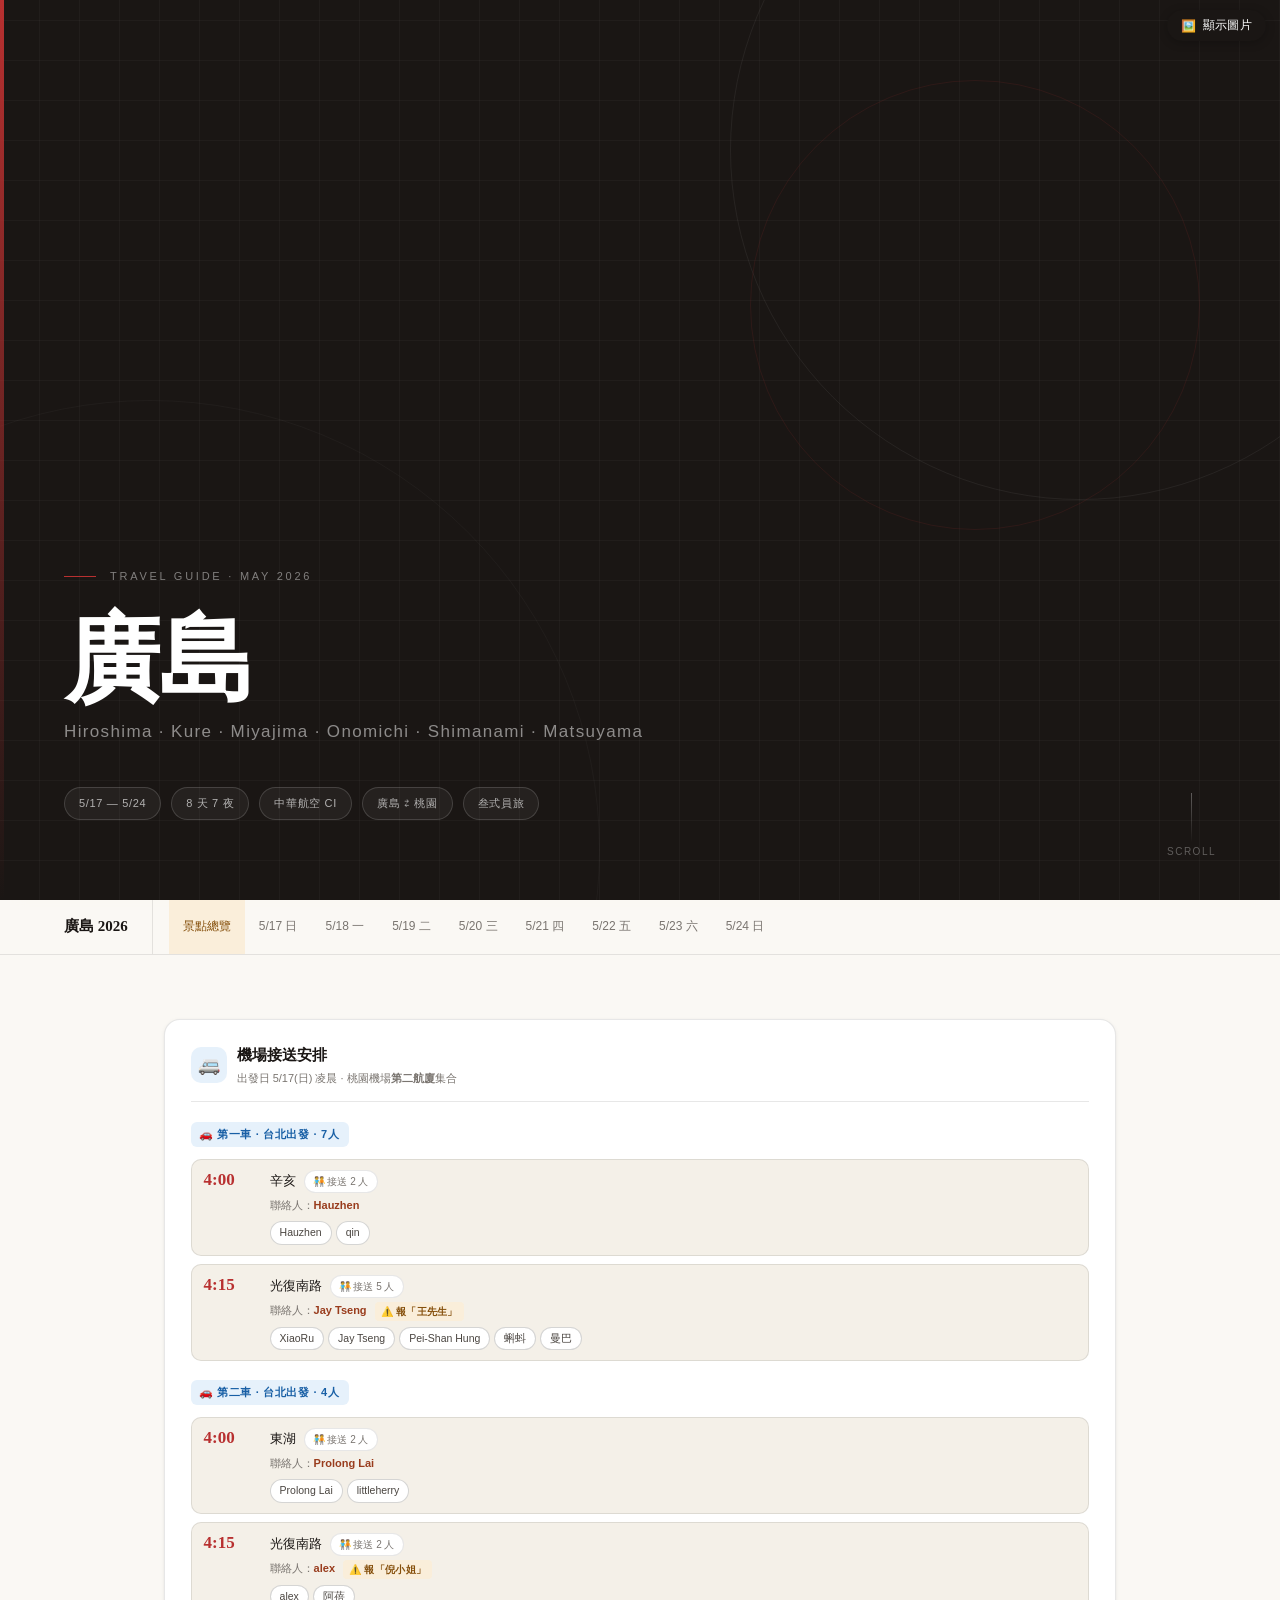
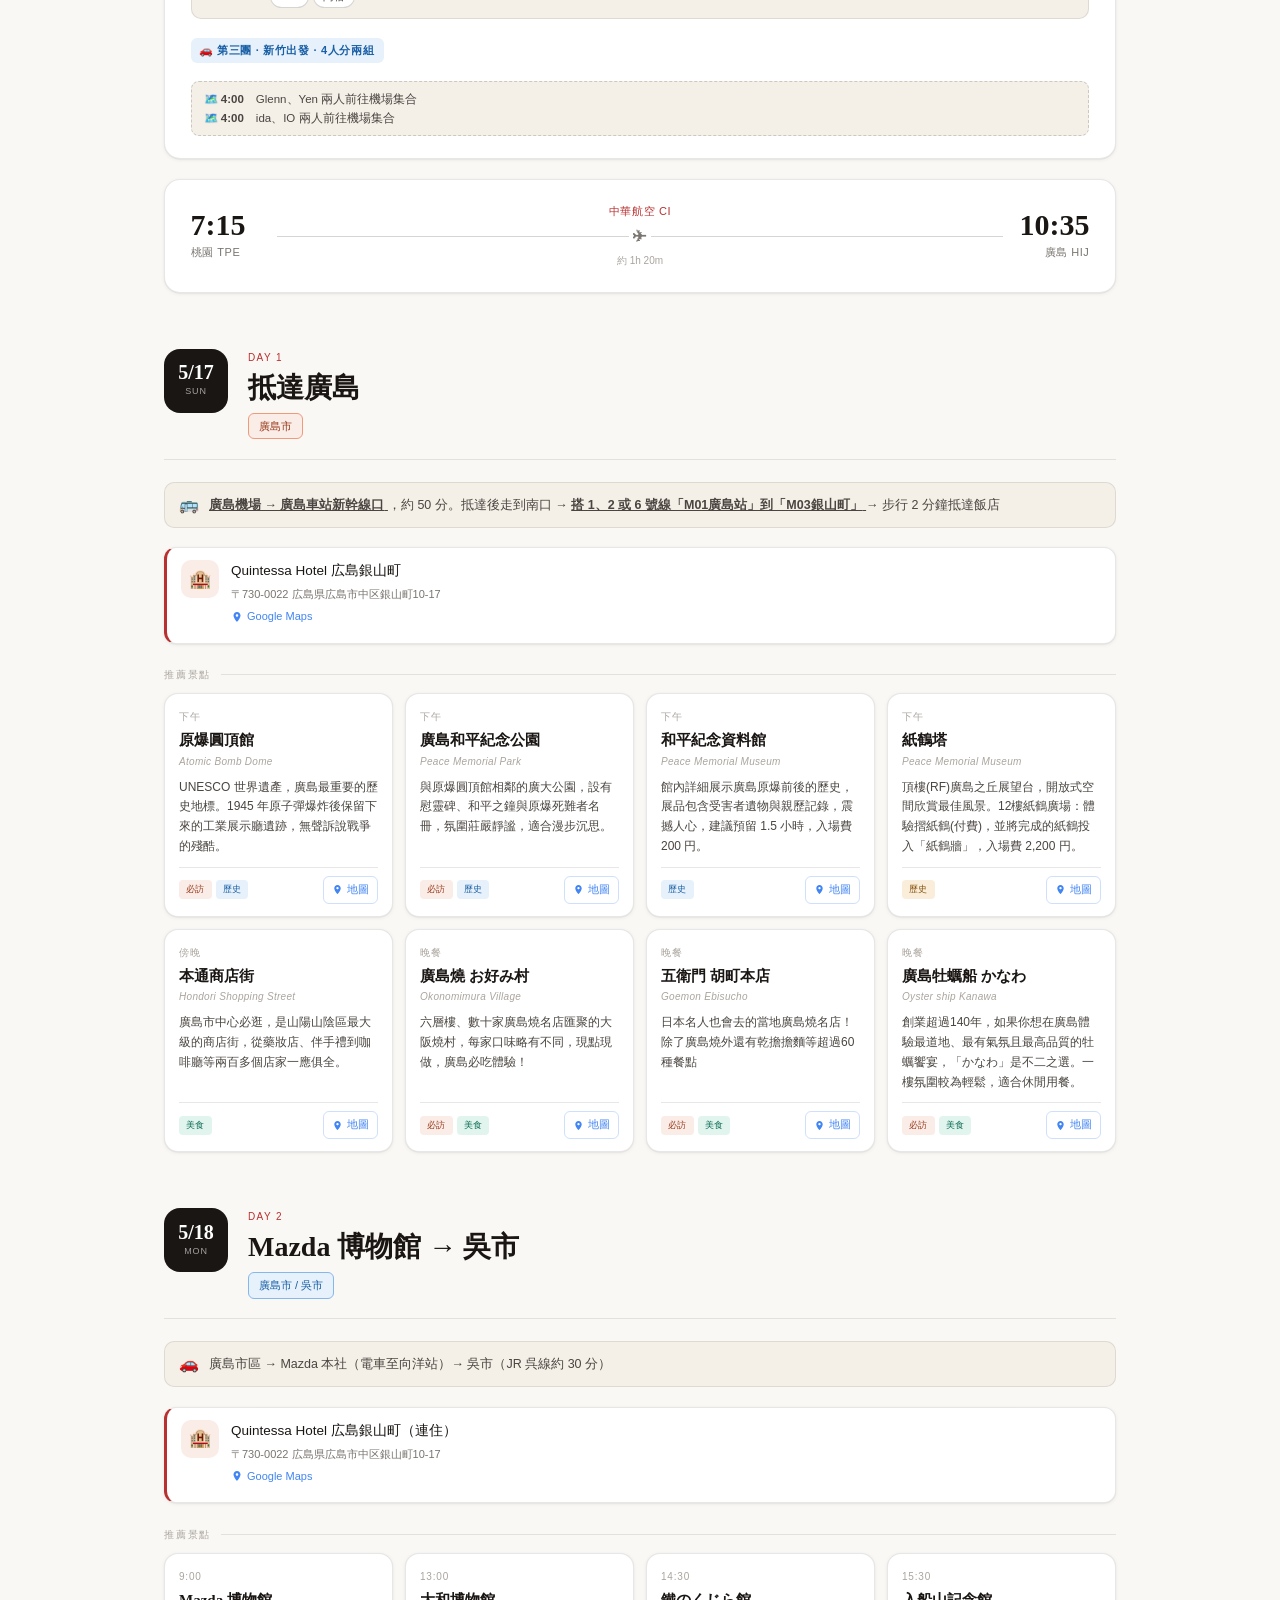
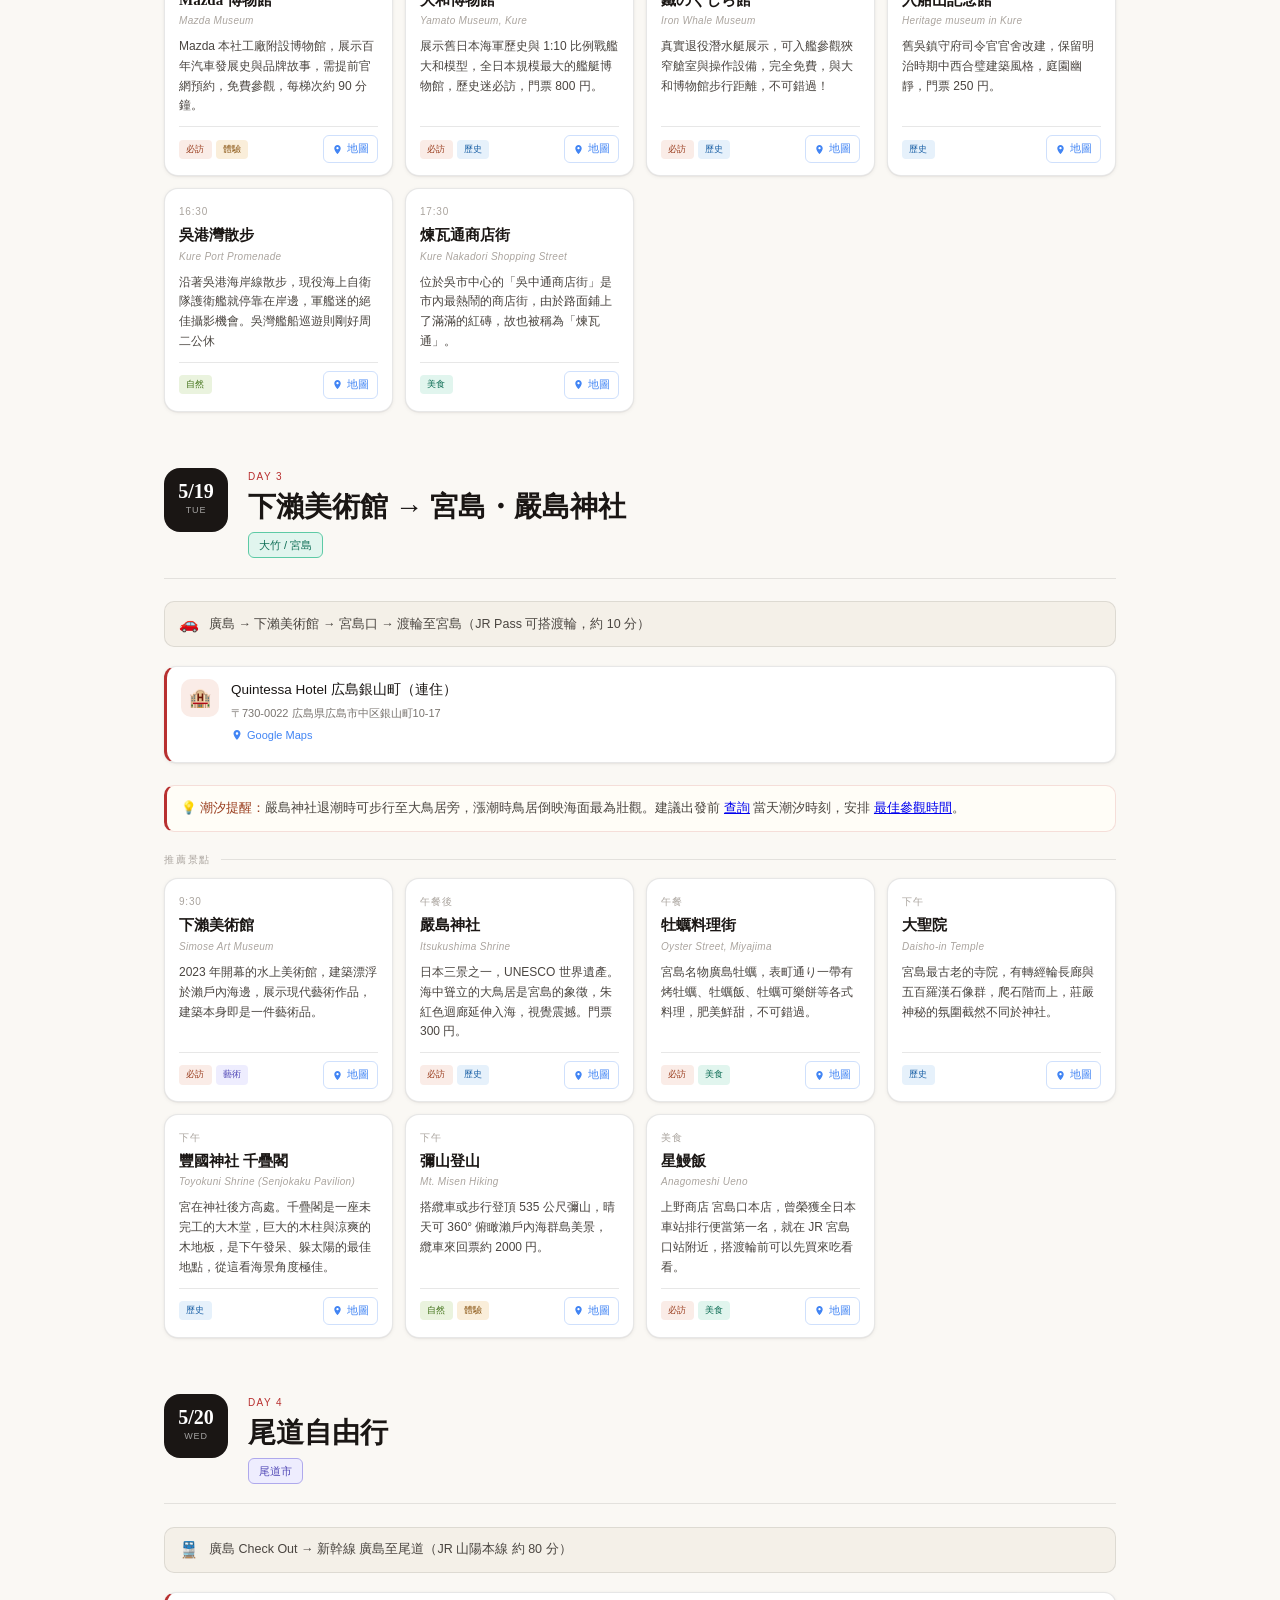
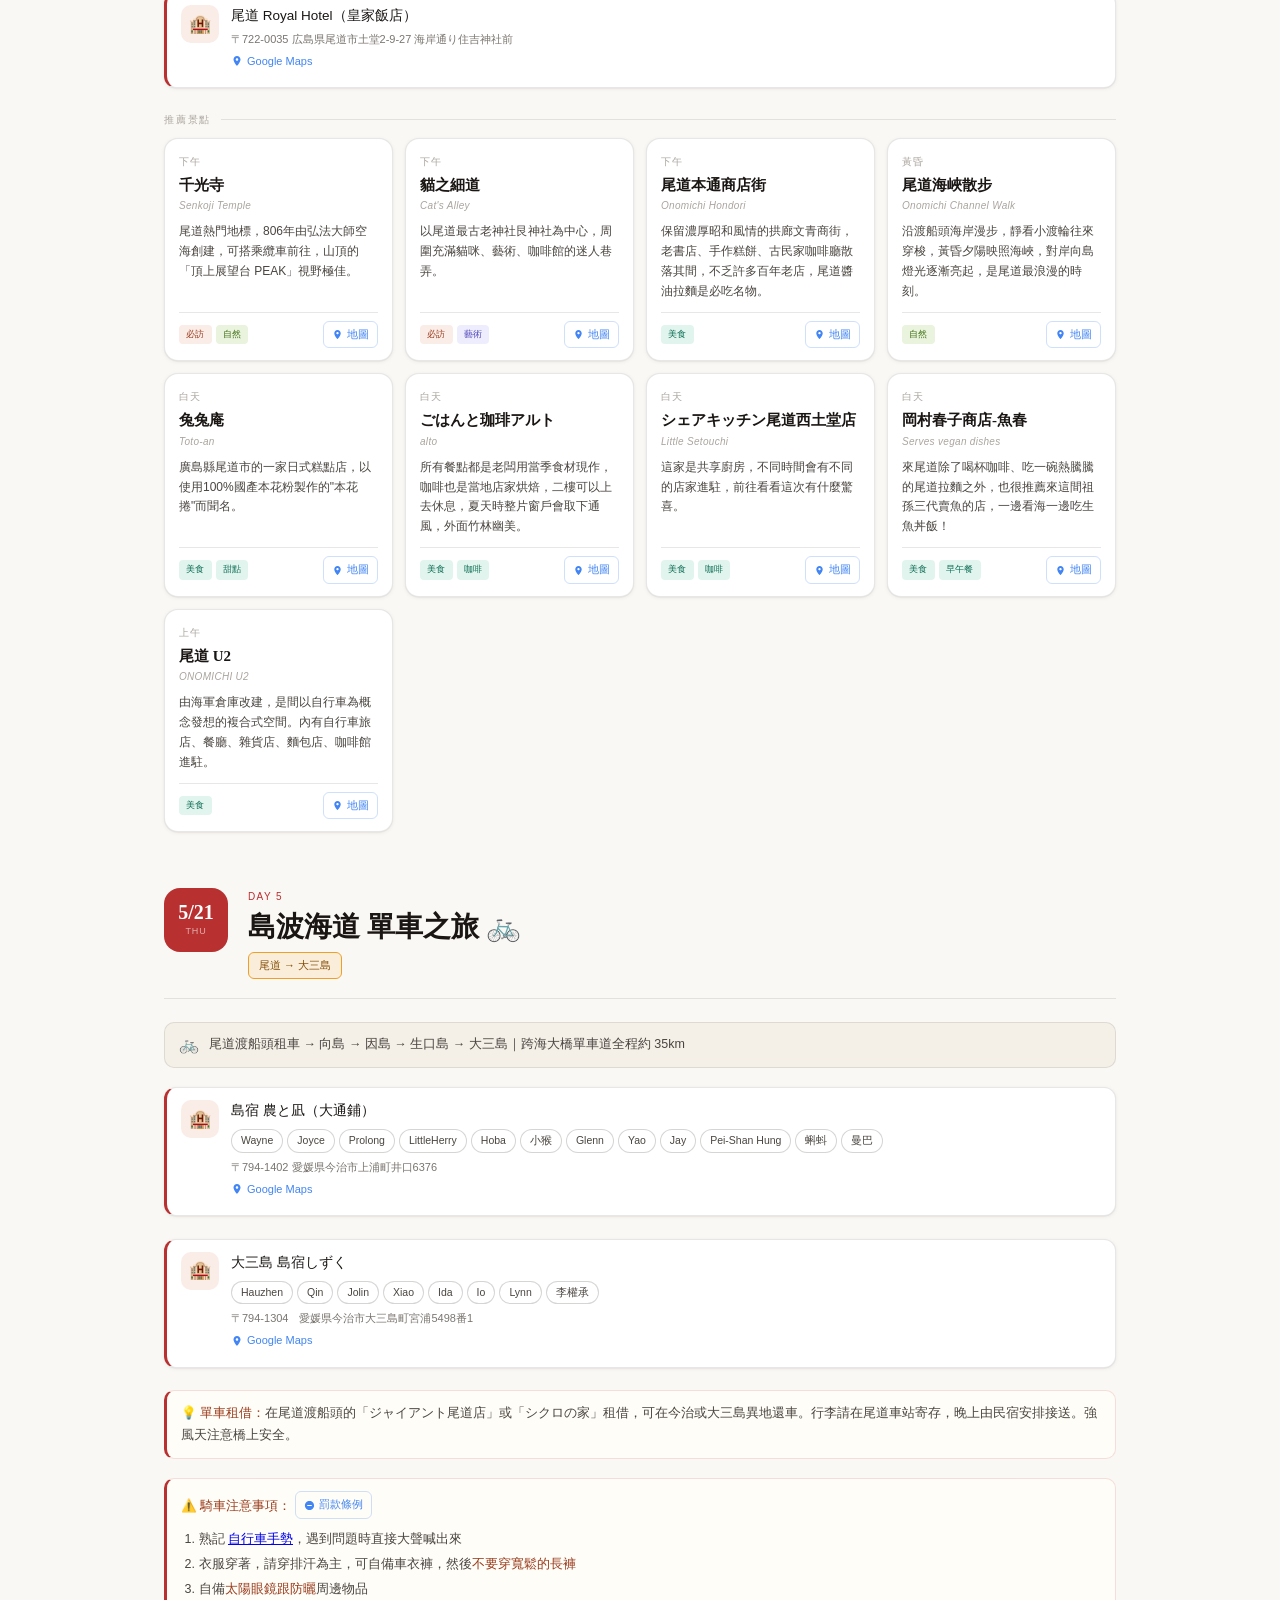
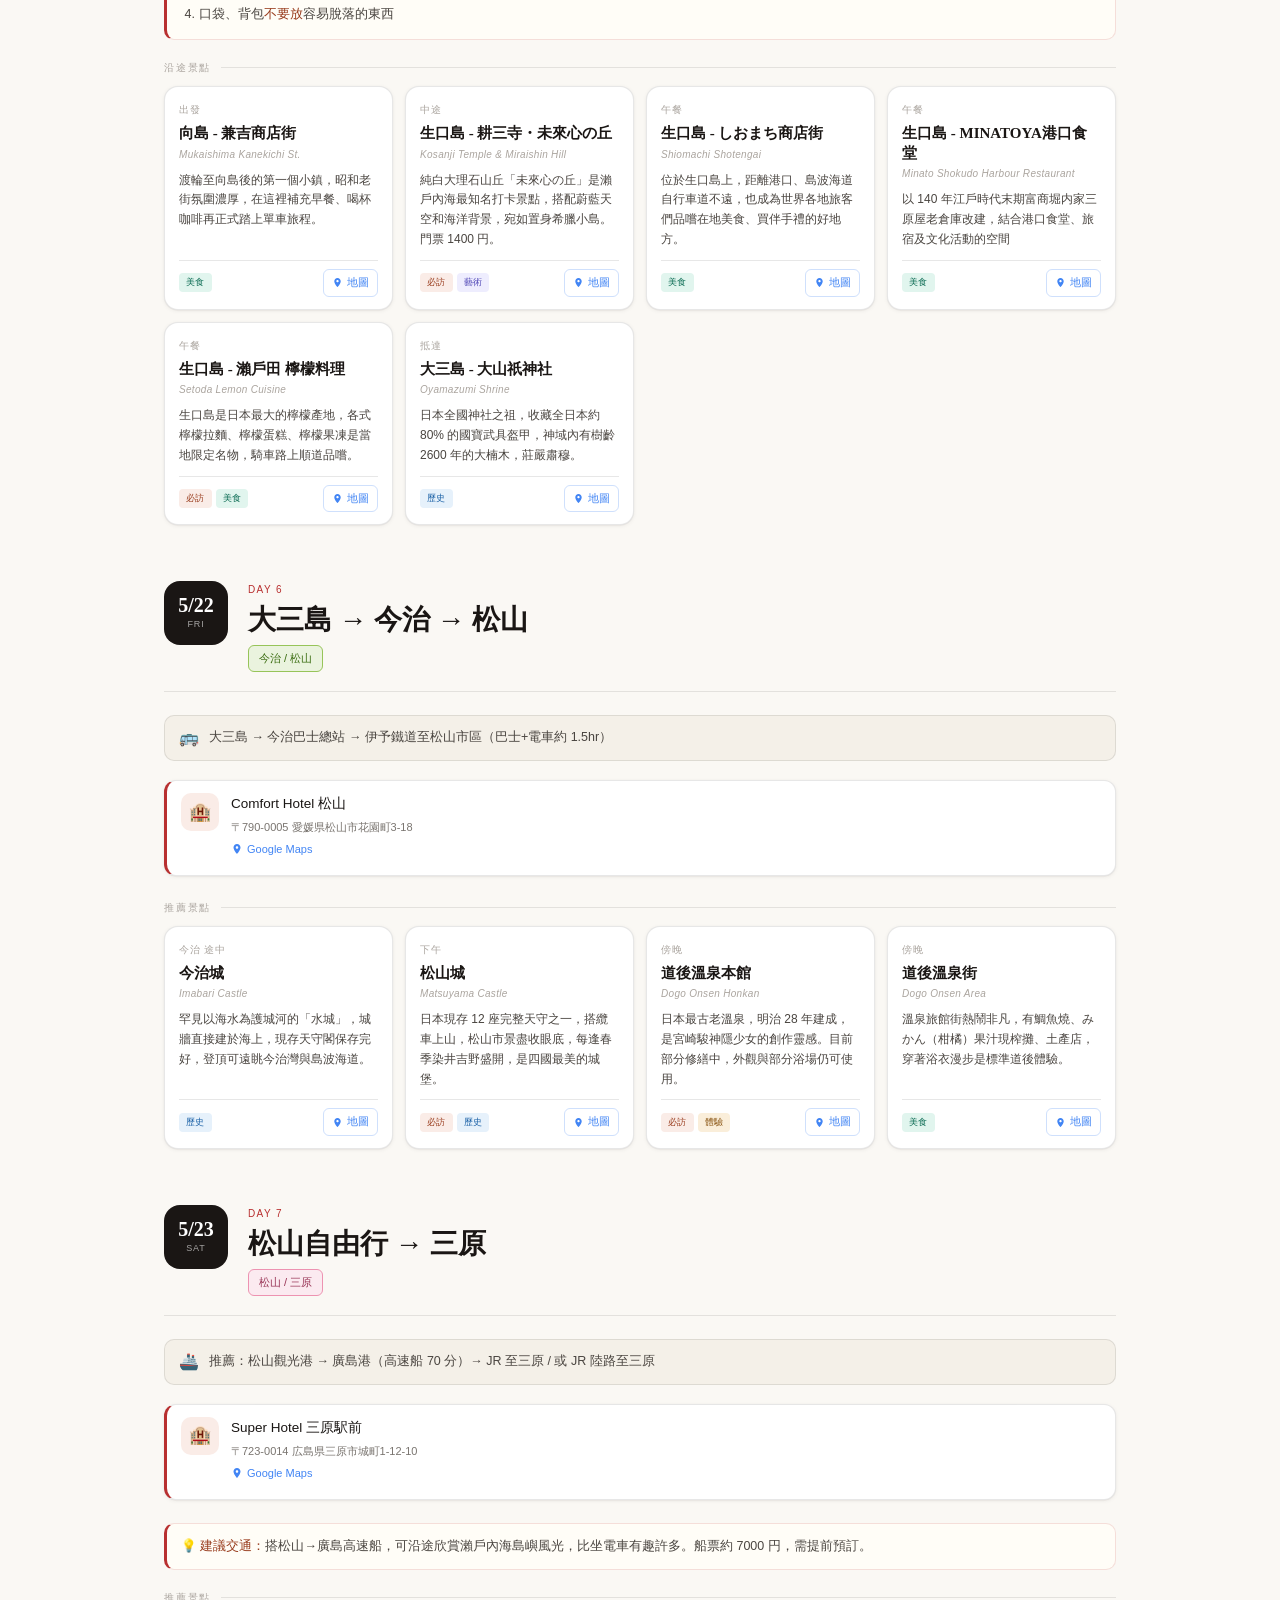
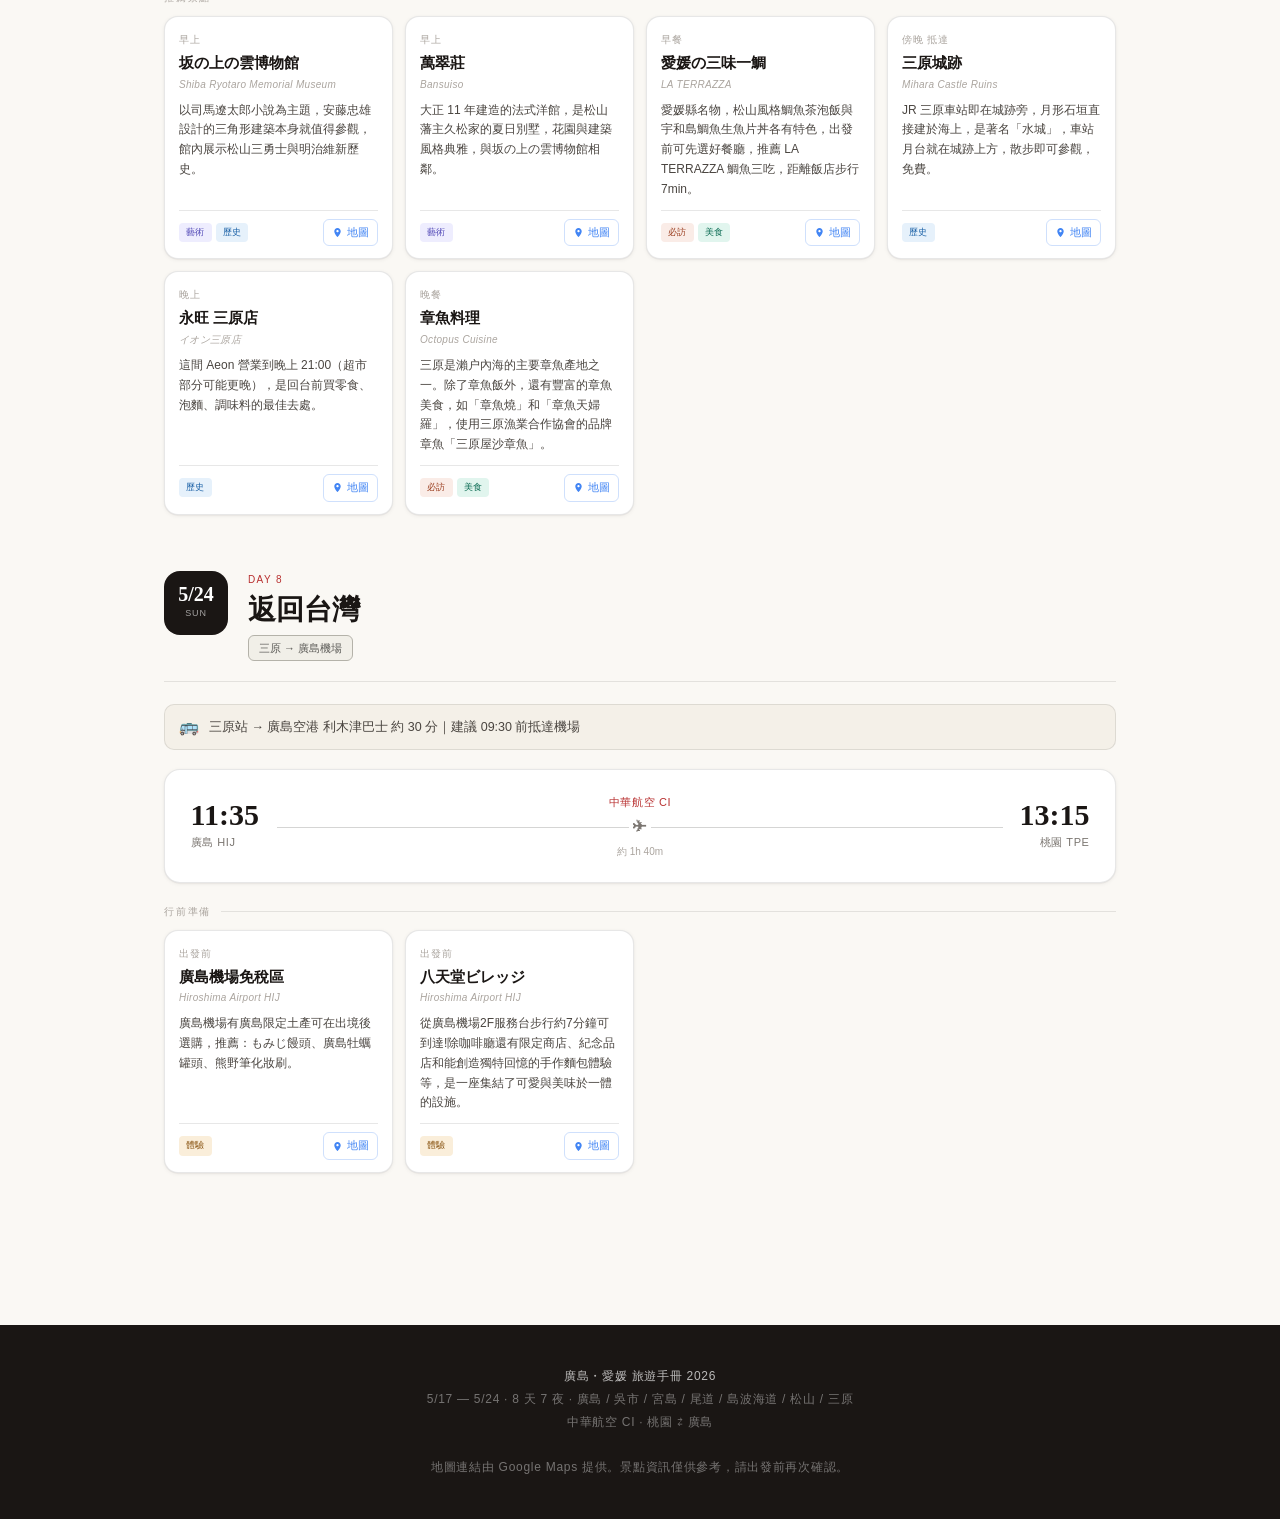
==== hiroshima-travel-guide.html @ 6ee965d1 "修正" ====
<!DOCTYPE html>
<!-- saved from url=(0061)file:///C:/Users/user/Downloads/hiroshima-travel-guide_2.html -->
<html lang="zh-TW"><head><meta http-equiv="Content-Type" content="text/html; charset=UTF-8">

<meta name="viewport" content="width=device-width, initial-scale=1.0">
<title>廣島 2026 員旅手冊 </title>
<link rel="preconnect" href="https://fonts.googleapis.com/">
<link rel="preconnect" href="https://fonts.gstatic.com/" crossorigin="">
<link href="./廣島 2026 旅遊手冊_files/css2" rel="stylesheet">
<style>
  *, *::before, *::after { box-sizing: border-box; margin: 0; padding: 0; }

  :root {
    --red: #B83030;
    --red-light: #FAECE7;
    --red-mid: #F0997B;
    --red-dark: #993C1D;
    --ink: #1a1614;
    --ink-mid: #4a4540;
    --ink-soft: #7a7570;
    --ink-muted: #aaa49e;
    --paper: #faf8f4;
    --paper-warm: #f4f0e8;
    --paper-card: #ffffff;
    --border: rgba(26,22,20,0.10);
    --border-mid: rgba(26,22,20,0.18);
    --shadow-sm: 0 1px 4px rgba(26,22,20,0.06), 0 0.5px 1px rgba(26,22,20,0.08);
    --shadow-md: 0 4px 16px rgba(26,22,20,0.08), 0 1px 4px rgba(26,22,20,0.06);
    --shadow-lg: 0 8px 32px rgba(26,22,20,0.10), 0 2px 8px rgba(26,22,20,0.08);
  }

  html { scroll-behavior: smooth; }

  body {
    font-family: 'DM Sans', sans-serif;
    background: var(--paper);
    color: var(--ink);
    line-height: 1.7;
    min-height: 100vh;
    overflow-x: hidden;
  }

  /* ── HERO ── */
  .hero {
    position: relative;
    min-height: 100vh;
    display: flex;
    flex-direction: column;
    justify-content: flex-end;
    padding: 0;
    overflow: hidden;
    background: #1a1614;
  }

  .hero-photo {
    position: absolute; inset: 0;
    background-size: cover;
    background-position: center 40%;
    opacity: 0.28;
  }

  .hero-pattern {
    position: absolute; inset: 0;
    background-image:
      repeating-linear-gradient(0deg, transparent, transparent 39px, rgba(255,255,255,0.03) 39px, rgba(255,255,255,0.03) 40px),
      repeating-linear-gradient(90deg, transparent, transparent 39px, rgba(255,255,255,0.03) 39px, rgba(255,255,255,0.03) 40px);
  }

  .hero-circle {
    position: absolute;
    border-radius: 50%;
    opacity: 0.06;
  }
  .hero-circle-1 {
    width: 700px; height: 700px;
    border: 1px solid #fff;
    top: -200px; right: -150px;
  }
  .hero-circle-2 {
    width: 450px; height: 450px;
    border: 1px solid var(--red);
    top: 80px; right: 80px;
    opacity: 0.12;
  }
  .hero-circle-3 {
    width: 900px; height: 900px;
    border: 1px solid #fff;
    bottom: -400px; left: -300px;
    opacity: 0.03;
  }

  .hero-accent {
    position: absolute;
    top: 0; left: 0;
    width: 4px;
    height: 100%;
    background: linear-gradient(to bottom, var(--red), transparent);
  }

  .hero-content {
    position: relative;
    z-index: 2;
    padding: 4rem 5vw 5rem;
    max-width: 1000px;
  }

  .hero-eyebrow {
    font-size: 11px;
    font-weight: 300;
    letter-spacing: 0.25em;
    text-transform: uppercase;
    color: rgba(255,255,255,0.45);
    margin-bottom: 1.5rem;
    display: flex;
    align-items: center;
    gap: 14px;
  }

  .hero-eyebrow::before {
    content: '';
    display: block;
    width: 32px;
    height: 1px;
    background: var(--red);
  }

  .hero-title {
    font-family: 'Shippori Mincho', serif;
    font-size: clamp(52px, 10vw, 96px);
    font-weight: 800;
    line-height: 1.05;
    color: #fff;
    margin-bottom: 0.5rem;
    letter-spacing: -0.01em;
  }

  .hero-title span { color: var(--red); }

  .hero-subtitle {
    font-size: clamp(14px, 2vw, 17px);
    font-weight: 300;
    color: rgba(255,255,255,0.5);
    letter-spacing: 0.08em;
    margin-bottom: 2.5rem;
  }

  .hero-meta {
    display: flex;
    gap: 10px;
    flex-wrap: wrap;
  }

  .hero-pill {
    font-size: 11px;
    font-weight: 400;
    letter-spacing: 0.06em;
    padding: 6px 14px;
    border-radius: 100px;
    border: 1px solid rgba(255,255,255,0.15);
    color: rgba(255,255,255,0.65);
    background: rgba(255,255,255,0.05);
  }

  .hero-scroll {
    position: absolute;
    bottom: 2.5rem;
    right: 5vw;
    z-index: 2;
    display: flex;
    flex-direction: column;
    align-items: center;
    color: rgba(255,255,255,0.3);
    font-size: 10px;
    letter-spacing: 0.15em;
    text-transform: uppercase;
  }

  .hero-scroll-line {
    width: 1px;
    height: 50px;
    background: linear-gradient(to bottom, rgba(255,255,255,0.3), transparent);
    animation: scrollPulse 2s ease-in-out infinite;
  }

  @keyframes scrollPulse {
    0%, 100% { opacity: 0.3; transform: scaleY(1); }
    50% { opacity: 0.7; transform: scaleY(1.1); }
  }

  /* ── NAV ── */
  .nav {
    position: sticky;
    top: 0;
    z-index: 100;
    background: rgba(250,248,244,0.95);
    backdrop-filter: blur(12px);
    border-bottom: 1px solid var(--border);
    padding: 0 5vw;
    display: flex;
    align-items: center;
    gap: 0;
    overflow-x: auto;
    scrollbar-width: none;
  }

  .nav::-webkit-scrollbar { display: none; }

  .nav-brand {
    font-family: 'Shippori Mincho', serif;
    font-size: 15px;
    font-weight: 600;
    color: var(--ink);
    white-space: nowrap;
    padding: 14px 24px 14px 0;
    border-right: 1px solid var(--border);
    margin-right: 16px;
    flex-shrink: 0;
  }

  .nav-links {
    display: flex;
    gap: 0;
    overflow-x: auto;
    scrollbar-width: none;
  }

  .nav-link {
    font-size: 12px;
    font-weight: 400;
    color: var(--ink-soft);
    text-decoration: none;
    padding: 16px 14px;
    white-space: nowrap;
    border-bottom: 2px solid transparent;
    transition: color 0.15s, border-color 0.15s;
  }

  .nav-link:hover, .nav-link.active {
    color: var(--red);
    border-bottom-color: var(--red);
  }

  /* ── MAIN LAYOUT ── */
  .main {
    max-width: 1080px;
    margin: 0 auto;
    padding: 4rem 5vw 6rem;
  }

  /* ── OVERVIEW STRIP ── */
  .overview-strip {
    display: grid;
    grid-template-columns: repeat(auto-fit, minmax(140px, 1fr));
    gap: 12px;
    margin-bottom: 4rem;
  }

  .overview-card {
    background: var(--paper-card);
    border: 1px solid var(--border);
    border-radius: 16px;
    padding: 1.2rem 1.2rem 1rem;
    box-shadow: var(--shadow-sm);
    text-align: center;
  }

  .overview-num {
    font-family: 'Shippori Mincho', serif;
    font-size: 36px;
    font-weight: 800;
    color: var(--red);
    line-height: 1;
    margin-bottom: 4px;
  }

  .overview-label {
    font-size: 11px;
    color: var(--ink-soft);
    letter-spacing: 0.06em;
    font-weight: 400;
  }

  /* ── DAYS ── */
  .day-section {
    margin-bottom: 3.5rem;
	scroll-margin-top: 70px; 
    opacity: 0;
    transform: translateY(24px);
    transition: opacity 0.5s ease, transform 0.5s ease;
  }

  .day-section.visible {
    opacity: 1;
    transform: translateY(0);
  }

  .day-header {
    display: flex;
    align-items: flex-start;
    gap: 20px;
    margin-bottom: 1.4rem;
    padding-bottom: 1.2rem;
    border-bottom: 1px solid var(--border);
  }

  .day-badge {
    flex-shrink: 0;
    width: 64px;
    height: 64px;
    background: var(--ink);
    border-radius: 16px;
    display: flex;
    flex-direction: column;
    align-items: center;
    justify-content: center;
    color: #fff;
  }

  .day-badge-date {
    font-family: 'Shippori Mincho', serif;
    font-size: 20px;
    font-weight: 800;
    line-height: 1;
  }

  .day-badge-day {
    font-size: 9px;
    font-weight: 300;
    letter-spacing: 0.1em;
    opacity: 0.6;
    margin-top: 2px;
  }

  .day-header-text { flex: 1; }

  .day-num-label {
    font-size: 10px;
    font-weight: 400;
    letter-spacing: 0.14em;
    text-transform: uppercase;
    color: var(--red);
    margin-bottom: 4px;
  }

  .day-title {
    font-family: 'Shippori Mincho', serif;
    font-size: clamp(22px, 4vw, 28px);
    font-weight: 600;
    line-height: 1.25;
    margin-bottom: 6px;
  }

  .day-region-badge {
    display: inline-flex;
    align-items: center;
    gap: 5px;
    font-size: 11px;
    font-weight: 500;
    padding: 3px 10px;
    border-radius: 6px;
    border: 1px solid;
  }

  /* ── TRANSPORT BAR ── */
  .transport-bar {
    display: flex;
    align-items: center;
    gap: 10px;
    padding: 10px 14px;
    background: var(--paper-warm);
    border: 1px solid var(--border);
    border-radius: 10px;
    margin-bottom: 1.2rem;
    font-size: 12.5px;
    color: var(--ink-mid);
    line-height: 1.5;
  }

  .transport-icon {
    font-size: 16px;
    flex-shrink: 0;
  }

  /* ── FLIGHT CARD ── */
  .flight-card {
    background: var(--paper-card);
    border: 1px solid var(--border);
    border-radius: 16px;
    padding: 1.4rem 1.6rem;
    display: flex;
    align-items: center;
    gap: 16px;
    margin-bottom: 1.2rem;
    box-shadow: var(--shadow-sm);
  }

  .flight-endpoint { min-width: 70px; }

  .flight-time {
    font-family: 'Shippori Mincho', serif;
    font-size: 30px;
    font-weight: 800;
    line-height: 1;
    color: var(--ink);
  }

  .flight-city {
    font-size: 11px;
    color: var(--ink-soft);
    letter-spacing: 0.05em;
    margin-top: 3px;
  }

  .flight-mid {
    flex: 1;
    display: flex;
    flex-direction: column;
    align-items: center;
    gap: 4px;
  }

  .flight-airline {
    font-size: 11px;
    font-weight: 500;
    color: var(--red);
    letter-spacing: 0.06em;
  }

  .flight-line-wrap {
    display: flex;
    align-items: center;
    gap: 4px;
    width: 100%;
  }

  .flight-hr {
    flex: 1;
    height: 1px;
    background: var(--border-mid);
  }

  .flight-plane { color: var(--ink-soft); font-size: 14px; }

  /* ── HOTEL CARD ── */
  .hotel-card {
    background: var(--paper-card);
    border: 1px solid var(--border);
    border-left: 3px solid var(--red);
    border-radius: 12px;
    padding: 12px 14px;
    display: flex;
    align-items: flex-start;
    gap: 12px;
    margin-bottom: 1.4rem;
    box-shadow: var(--shadow-sm);
  }

  .hotel-icon-wrap {
    width: 38px;
    height: 38px;
    background: var(--red-light);
    border-radius: 10px;
    display: flex;
    align-items: center;
    justify-content: center;
    font-size: 18px;
    flex-shrink: 0;
  }

  .hotel-name {
    font-size: 13.5px;
    font-weight: 500;
    margin-bottom: 3px;
  }

  .hotel-addr {
    font-size: 11px;
    color: var(--ink-soft);
    line-height: 1.55;
  }

  .hotel-map-link {
    display: inline-flex;
    align-items: center;
    gap: 4px;
    font-size: 11px;
    color: #4285f4;
    text-decoration: none;
    margin-top: 4px;
    font-weight: 500;
  }

  .hotel-map-link:hover { text-decoration: underline; }

  /* ── SPOTS GRID ── */
  .spots-grid {
    display: grid;
    grid-template-columns: repeat(auto-fill, minmax(220px, 1fr));
    gap: 12px;
    margin-top: 0.5rem;
  }

  .spot-card {
    background: var(--paper-card);
    border: 1px solid var(--border);
    border-radius: 14px;
    padding: 14px 14px 12px;
    box-shadow: var(--shadow-sm);
    display: flex;
    flex-direction: column;
    transition: box-shadow 0.18s, transform 0.18s, border-color 0.18s;
    position: relative;
    overflow: hidden;
  }

  .spot-card::before {
    content: '';
    position: absolute;
    top: 0; left: 0; right: 0;
    height: 2px;
    background: var(--spot-color, var(--border));
    transition: opacity 0.2s;
    opacity: 0;
  }

  .spot-card:hover {
    box-shadow: var(--shadow-md);
    transform: translateY(-2px);
    border-color: rgba(26,22,20,0.2);
  }

  .spot-card:hover::before { opacity: 1; }

  .spot-time-badge {
    font-size: 10px;
    font-weight: 500;
    letter-spacing: 0.08em;
    color: var(--ink-muted);
    margin-bottom: 6px;
    text-transform: uppercase;
  }

  .spot-name {
    font-family: 'Shippori Mincho', serif;
    font-size: 15px;
    font-weight: 600;
    line-height: 1.3;
    margin-bottom: 2px;
    color: var(--ink);
  }

  .spot-en {
    font-size: 10px;
    font-weight: 300;
    color: var(--ink-muted);
    letter-spacing: 0.03em;
    margin-bottom: 8px;
    font-style: italic;
  }

  .spot-desc {
    font-size: 12px;
    color: var(--ink-mid);
    line-height: 1.65;
    flex: 1;
  }

  .spot-footer {
    display: flex;
    align-items: center;
    justify-content: space-between;
	gap: 8px;
    margin-top: 10px;
    padding-top: 8px;
    border-top: 1px solid var(--border);
  }

  .spot-tags { display: flex; gap: 4px; flex-wrap: wrap; }

  .tag {
    font-size: 9px;
    font-weight: 500;
    padding: 2px 7px;
    border-radius: 4px;
    letter-spacing: 0.04em;
  }

  .tag-must { background: #FAECE7; color: #993C1D; }
  .tag-food { background: #E1F5EE; color: #0F6E56; }
  .tag-history { background: #E6F1FB; color: #185FA5; }
  .tag-nature { background: #EAF3DE; color: #3B6D11; }
  .tag-art { background: #EEEDFE; color: #534AB7; }
  .tag-activity { background: #FAEEDA; color: #854F0B; }

  .spot-map-btn {
    display: inline-flex;
    align-items: center;
    gap: 4px;
    font-size: 10.5px;
    font-weight: 500;
    color: #4285f4;
    text-decoration: none;
    padding: 4px 8px;
    border-radius: 6px;
    border: 1px solid rgba(66,133,244,0.25);
    white-space: nowrap;
    flex-shrink: 0;
    transition: background 0.12s;
  }

  .spot-map-btn:hover { background: rgba(66,133,244,0.07); }

  .spot-map-btn svg {
    width: 11px;
    height: 11px;
  }

  /* ── NOTE BOX ── */
  .note-box {
    margin-top: 1.2rem;
    padding: 12px 14px;
    background: #fffdf7;
    border: 1px solid rgba(184,48,48,0.15);
    border-left: 3px solid var(--red);
    border-radius: 10px;
    font-size: 12.5px;
    color: var(--ink-mid);
    line-height: 1.7;
  }

  .note-box strong { color: var(--red-dark); font-weight: 500; }

  /* ── SECTION LABEL ── */
  .section-label {
    font-size: 10px;
    font-weight: 500;
    letter-spacing: 0.18em;
    text-transform: uppercase;
    color: var(--ink-muted);
    margin-bottom: 10px;
    display: flex;
    align-items: center;
    gap: 10px;
  }

  .section-label::after {
    content: '';
    flex: 1;
    height: 1px;
    background: var(--border);
  }

  /* ── REGION COLORS ── */
  .r-hiroshima { color: #993C1D; border-color: #F0997B; background: #FAECE7; }
  .r-kure      { color: #185FA5; border-color: #85B7EB; background: #E6F1FB; }
  .r-miyajima  { color: #0F6E56; border-color: #5DCAA5; background: #E1F5EE; }
  .r-onomichi  { color: #534AB7; border-color: #AFA9EC; background: #EEEDFE; }
  .r-shimanami { color: #854F0B; border-color: #EF9F27; background: #FAEEDA; }
  .r-matsuyama { color: #3B6D11; border-color: #97C459; background: #EAF3DE; }
  .r-mihara    { color: #993556; border-color: #ED93B1; background: #FBEAF0; }
  .r-flight    { color: #5F5E5A; border-color: #B4B2A9; background: #F1EFE8; }

  /* ── SPOT card accent colors by tag ── */
  .spot-card[data-primary="must"]     { --spot-color: #D85A30; }
  .spot-card[data-primary="food"]     { --spot-color: #1D9E75; }
  .spot-card[data-primary="history"]  { --spot-color: #378ADD; }
  .spot-card[data-primary="nature"]   { --spot-color: #639922; }
  .spot-card[data-primary="art"]      { --spot-color: #7F77DD; }
  .spot-card[data-primary="activity"] { --spot-color: #BA7517; }

  .spot-img-wrap {
    width: calc(100% + 28px);
    margin: -14px -14px 12px -14px;
    aspect-ratio: 2 / 1;
    overflow: hidden;
    border-radius: 14px 14px 0 0;
    background: var(--paper-warm);
  }

  .spot-img {
    width: 100%;
    height: 100%;
    object-fit: cover;
    object-position: center;
    display: block;
  }

  /* ── FOOTER ── */
  footer {
    background: var(--ink);
    color: rgba(255,255,255,0.4);
    text-align: center;
    padding: 2.5rem 5vw;
    font-size: 12px;
    letter-spacing: 0.06em;
    line-height: 1.9;
  }

  footer strong { color: rgba(255,255,255,0.7); font-weight: 500; }

  /* ── RESPONSIVE ── */
  @media (max-width: 600px) {
    .hero-content { padding: 2.5rem 5vw 4rem; }
    .spots-grid { grid-template-columns: 1fr; }
    .overview-strip { grid-template-columns: repeat(2, 1fr); }
    .flight-card { flex-wrap: wrap; gap: 12px; }
    .day-header { gap: 14px; }
  }

  /* ── FADE IN ANIMATION ── */
  @keyframes fadeUp {
    from { opacity: 0; transform: translateY(20px); }
    to   { opacity: 1; transform: translateY(0); }
  }

  .hero-content > * {
    opacity: 0;
    animation: fadeUp 0.7s ease forwards;
  }

  .hero-eyebrow  { animation-delay: 0.1s; }
  .hero-title    { animation-delay: 0.25s; }
  .hero-subtitle { animation-delay: 0.4s; }
  .hero-meta     { animation-delay: 0.55s; }

	/* ── AIRPORT PICKUP ── */
.pickup-section {
  background: var(--paper-card);
  border: 1px solid var(--border);
  border-radius: 16px;
  padding: 1.4rem 1.6rem;
  margin-bottom: 1.2rem;
  box-shadow: var(--shadow-sm);
}
.pickup-section-header {
  display: flex;
  align-items: center;
  gap: 10px;
  margin-bottom: 1.1rem;
  padding-bottom: 0.8rem;
  border-bottom: 1px solid var(--border);
}
.pickup-section-icon {
  width: 36px; height: 36px;
  background: #E6F1FB;
  border-radius: 10px;
  display: flex; align-items: center; justify-content: center;
  font-size: 18px; flex-shrink: 0;
}
.pickup-section-title {
  font-family: 'Shippori Mincho', serif;
  font-size: 15px; font-weight: 600; color: var(--ink);
}
.pickup-section-sub { font-size: 11px; color: var(--ink-soft); margin-top: 1px; }
.pickup-group { margin-bottom: 1rem; }
.pickup-group:last-child { margin-bottom: 0; }
.pickup-group-label {
  display: inline-flex; align-items: center; gap: 6px;
  font-size: 11px; font-weight: 600; letter-spacing: 0.06em;
  text-transform: uppercase; color: #185FA5; background: #E6F1FB;
  padding: 3px 10px 3px 8px; border-radius: 6px; margin-bottom: 0.75rem;
}
.pickup-rows { display: flex; flex-direction: column; gap: 8px; }
.pickup-row {
  display: grid;
  grid-template-columns: 56px 1fr;
  align-items: start; gap: 10px;
  background: var(--paper-warm);
  border: 1px solid var(--border);
  border-radius: 10px; padding: 10px 12px;
}
.pickup-time {
  font-family: 'Shippori Mincho', serif;
  font-size: 17px; font-weight: 800; color: var(--red);
  line-height: 1; padding-top: 1px;
}
.pickup-info { flex: 1; }
.pickup-location { font-size: 13px; font-weight: 500; color: var(--ink); line-height: 1.3; }
.pickup-contact { font-size: 11px; color: var(--ink-soft); margin-top: 3px; }
.pickup-contact strong { color: var(--red-dark); }
.pickup-alert {
  display: inline-block; font-size: 10px; font-weight: 600;
  color: #854F0B; background: #FAEEDA;
  border-radius: 4px; padding: 1px 6px; margin-top: 4px; letter-spacing: 0.03em;
}
.pickup-count-badge {
  display: inline-flex; align-items: center; gap: 4px;
  font-size: 10px; font-weight: 500; color: var(--ink-soft);
  background: var(--paper-card); border: 1px solid var(--border);
  border-radius: 20px; padding: 2px 8px; margin-bottom: 6px;
}
.pickup-self-note {
  font-size: 11.5px; color: var(--ink-mid);
  background: var(--paper-warm); border: 1px dashed var(--border-mid);
  border-radius: 8px; padding: 8px 12px; margin-top: 6px; line-height: 1.6;
}
.pickup-members-inline { display: flex; flex-wrap: wrap; gap: 4px; margin-top: 6px; }
.pickup-member-chip {
  font-size: 10.5px; font-weight: 400; color: var(--ink-mid);
  background: var(--paper-card); border: 1px solid var(--border-mid);
  border-radius: 20px; padding: 2px 9px; white-space: nowrap;
}


  /* ── DATA SAVER ── */
  .ds-btn {
    position: fixed;
    top: 10px;
    right: 14px;
    z-index: 9999;
    display: flex;
    align-items: center;
    gap: 6px;
    padding: 7px 14px;
    border: none;
    border-radius: 100px;
    font-size: 12px;
    font-weight: 500;
    letter-spacing: 0.03em;
    cursor: pointer;
    box-shadow: 0 2px 10px rgba(0,0,0,0.22);
    transition: background 0.2s, color 0.2s;
    white-space: nowrap;
    background: var(--ink);
    color: #fff;
  }
  .ds-btn.loaded { background: var(--red-dark); }

  /* 節省模式時隱藏所有圖片區塊 */
  body.data-saving .spot-img-wrap { display: none; }
  /* 備援：沒有 src 的圖片一律不顯示（防破圖） */
  img.spot-img:not([src]) { display: none; }
</style>
</head>
<body class="data-saving">

<!-- HERO -->
<section class="hero">
  <div class="hero-photo" data-bg="https://images.unsplash.com/photo-1480796927426-f609979314bd?w=600&q=75"></div>
  <div class="hero-pattern"></div>
  <div class="hero-circle hero-circle-1"></div>
  <div class="hero-circle hero-circle-2"></div>
  <div class="hero-circle hero-circle-3"></div>
  <div class="hero-accent"></div>
  <div class="hero-content">
    <div class="hero-eyebrow">Travel Guide · May 2026</div>
    <h1 class="hero-title">廣島</h1>
    <p class="hero-subtitle">Hiroshima · Kure · Miyajima · Onomichi · Shimanami · Matsuyama</p>
    <div class="hero-meta">
      <span class="hero-pill">5/17 — 5/24</span>
      <span class="hero-pill">8 天 7 夜</span>
      <span class="hero-pill">中華航空 CI</span>
      <span class="hero-pill">廣島 ⇄ 桃園</span>
      <span class="hero-pill">叁式員旅</span>
    </div>
  </div>
  <div class="hero-scroll">
    <div class="hero-scroll-line"></div>
    <span>Scroll</span>
  </div>
</section>

<!-- NAV -->
<nav class="nav">
  <div class="nav-brand">廣島 2026</div>
  <div class="nav-links">
<a class="nav-link" href="https://www.google.com/maps/d/viewer?mid=1fEkGLdQ9jO81khaHCx7vAYxyTFRDLJo" target="_blank" style="color:#854F0B; background:#FAEEDA;">景點總覽</a>
<a class="nav-link" href="#day1">5/17 日</a>
<a class="nav-link" href="#day2">5/18 一</a>
<a class="nav-link" href="#day3">5/19 二</a>
<a class="nav-link" href="#day4">5/20 三</a>
<a class="nav-link" href="#day5">5/21 四</a>
<a class="nav-link" href="#day6">5/22 五</a>
<a class="nav-link" href="#day7">5/23 六</a>
<a class="nav-link" href="#day8">5/24 日</a>
  </div>
  </div>
</nav>

<!-- MAIN -->
<main class="main">

<!-- AIRPORT PICKUP SECTION -->
<div class="pickup-section">
  <div class="pickup-section-header">
    <div class="pickup-section-icon">🚐</div>
    <div>
      <div class="pickup-section-title">機場接送安排</div>
      <div class="pickup-section-sub">出發日 5/17(日) 凌晨 · 桃園機場<strong>第二航廈</strong>集合</div>
    </div>
  </div>

  <!-- Car 1: Taipei -->
  <div class="pickup-group">
    <div class="pickup-group-label">🚗 第一車 · 台北出發 · 7人</div>
    <div class="pickup-rows">
      <div class="pickup-row">
        <div class="pickup-time">4:00</div>
        <div class="pickup-info">
         <div style="display:flex; align-items:center; gap:8px;">
  <div class="pickup-location">辛亥</div>
  <span class="pickup-count-badge" style="margin:0;">🧑‍🤝‍🧑 接送 2 人</span>
</div>
          <div class="pickup-contact">聯絡人：<strong>Hauzhen</strong></div>
          <div class="pickup-members-inline">
            <span class="pickup-member-chip">Hauzhen</span>
            <span class="pickup-member-chip">qin</span>
          </div>
        </div>
      </div>
      <div class="pickup-row">
        <div class="pickup-time">4:15</div>
        <div class="pickup-info">
         <div style="display:flex; align-items:center; gap:8px;">
  			<div class="pickup-location">光復南路</div>
  			<span class="pickup-count-badge" style="margin:0;">🧑‍🤝‍🧑 接送 5 人</span>
			</div>
			<div style="display:flex; align-items:center; gap:8px;">
          	<div class="pickup-contact">聯絡人：<strong>Jay Tseng</strong></div>
	        <span class="pickup-alert">⚠️ 報「王先生」</span>
			</div>
          <div class="pickup-members-inline">
            <span class="pickup-member-chip">XiaoRu</span>
            <span class="pickup-member-chip">Jay Tseng</span>
            <span class="pickup-member-chip">Pei-Shan Hung</span>
            <span class="pickup-member-chip">蝌蚪</span>
            <span class="pickup-member-chip">曼巴</span>
          </div>
        </div>
      </div>
    </div>
  </div>

  <!-- Car 2: Taipei -->
  <div class="pickup-group">
    <div class="pickup-group-label">🚗 第二車 · 台北出發 · 4人</div>
    <div class="pickup-rows">
      <div class="pickup-row">
        <div class="pickup-time">4:00</div>
        <div class="pickup-info">
          <div style="display:flex; align-items:center; gap:8px;">
  <div class="pickup-location">東湖</div>
  <span class="pickup-count-badge" style="margin:0;">🧑‍🤝‍🧑 接送 2 人</span>
</div>
          <div class="pickup-contact">聯絡人：<strong>Prolong Lai</strong></div>
          <div class="pickup-members-inline">
            <span class="pickup-member-chip">Prolong Lai</span>
            <span class="pickup-member-chip">littleherry</span>
          </div>
        </div>
      </div>
      <div class="pickup-row">
        <div class="pickup-time">4:15</div>
        <div class="pickup-info">
          <div style="display:flex; align-items:center; gap:8px;">
  			<div class="pickup-location">光復南路</div>
  			<span class="pickup-count-badge" style="margin:0;">🧑‍🤝‍🧑 接送 2 人</span>
			</div>
			<div style="display:flex; align-items:center; gap:8px;">
          	<div class="pickup-contact">聯絡人：<strong>alex</strong></div>
          	<span class="pickup-alert">⚠️ 報「倪小姐」</span>
				</div>
          <div class="pickup-members-inline">
            <span class="pickup-member-chip">alex</span>
            <span class="pickup-member-chip">阿蓓</span>
          </div>
        </div>
      </div>
    </div>
  </div>

  <!-- Car 3: Hsinchu - self-arranged -->
  <div class="pickup-group">
    <div class="pickup-group-label">🚗 第三團 · 新竹出發 · 4人分兩組</div>
    <div class="pickup-rows">
      <div class="pickup-self-note">
        🗺️ <strong>4:00</strong>　Glenn、Yen 兩人前往機場集合<br>
        🗺️ <strong>4:00</strong>　ida、IO 兩人前往機場集合
      </div>
    </div>
  </div>
</div>

	 <div class="flight-card">
      <div class="flight-endpoint">
        <div class="flight-time">7:15</div>
        <div class="flight-city">桃園 TPE</div>
      </div>
      <div class="flight-mid">
        <div class="flight-airline">中華航空 CI</div>
        <div class="flight-line-wrap">
          <div class="flight-hr"></div>
          <span class="flight-plane">✈</span>
          <div class="flight-hr"></div>
        </div>
        <div style="font-size:10px;color:var(--ink-muted);">約 1h 20m</div>
      </div>
      <div class="flight-endpoint" style="text-align:right;">
        <div class="flight-time">10:35</div>
        <div class="flight-city" style="text-align:right;">廣島 HIJ</div>
      </div>
    </div>

  <!-- DAY 1 -->
<section class="day-section visible" id="day1" style="margin-top: 3.5rem;">    <div class="day-header">
      <div class="day-badge">
        <span class="day-badge-date">5/17</span>
        <span class="day-badge-day">SUN</span>
      </div>

	
      <div class="day-header-text">
        <div class="day-num-label">Day 1</div>
        <h2 class="day-title">抵達廣島</h2>
        <span class="day-region-badge r-hiroshima">廣島市</span>
      </div>
    </div>

   

    <div class="transport-bar">
      <span class="transport-icon">🚌</span>
      <span>
    <a href="https://www.hij.airport.jp/tw/access/timetable/2.html" style="color:inherit;">
    <strong>廣島機場 → 廣島車站新幹線口</strong>
    </a>，約 50 分。抵達後走到南口 → 
		  <a href="https://github.com/glenn543/2026-/blob/main/images/Frame%204-2.jpg?raw=true" style="color:inherit;">
		  <strong>搭 1、2 或 6 號線「M01廣島站」到「M03銀山町」</strong>
		  </a>→ 
		  步行 2 分鐘抵達飯店
  </span>
    </div>

    <div class="hotel-card">
      <div class="hotel-icon-wrap">🏨</div>
      <div>
        <div class="hotel-name">Quintessa Hotel 広島銀山町</div>
        <div class="hotel-addr">〒730-0022 広島県広島市中区銀山町10-17</div>
        <a class="hotel-map-link" href="https://maps.google.com/?q=Quintessa+Hotel+Hiroshima+Ginzanmachi" target="_blank">
          <svg viewBox="0 0 24 24" fill="#4285f4" width="12" height="12"><path d="M12 2C8.13 2 5 5.13 5 9c0 5.25 7 13 7 13s7-7.75 7-13c0-3.87-3.13-7-7-7zm0 9.5c-1.38 0-2.5-1.12-2.5-2.5s1.12-2.5 2.5-2.5 2.5 1.12 2.5 2.5-1.12 2.5-2.5 2.5z"></path></svg>
          Google Maps
        </a>
      </div>
    </div>

    <div class="section-label">推薦景點</div>
    <div class="spots-grid">

      <div class="spot-card" data-primary="must">
        <div class="spot-img-wrap"><img class="spot-img" data-src="https://encrypted-tbn0.gstatic.com/images?q=tbn:ANd9GcSF0eDHgBpykTw52FDUbtDdPjXUcRVj5oO2rQ&s" alt="原爆圓頂館" loading="lazy"></div>
        <div class="spot-time-badge">下午</div>
        <div class="spot-name">原爆圓頂館</div>
        <div class="spot-en">Atomic Bomb Dome</div>
        <div class="spot-desc">UNESCO 世界遺產，廣島最重要的歷史地標。1945 年原子彈爆炸後保留下來的工業展示廳遺跡，無聲訴說戰爭的殘酷。</div>
        <div class="spot-footer">
          <div class="spot-tags"><span class="tag tag-must">必訪</span><span class="tag tag-history">歷史</span></div>
          <a class="spot-map-btn" href="https://maps.google.com/?q=Atomic+Bomb+Dome+Hiroshima" target="_blank">
            <svg viewBox="0 0 24 24" fill="currentColor"><path d="M12 2C8.13 2 5 5.13 5 9c0 5.25 7 13 7 13s7-7.75 7-13c0-3.87-3.13-7-7-7zm0 9.5c-1.38 0-2.5-1.12-2.5-2.5s1.12-2.5 2.5-2.5 2.5 1.12 2.5 2.5-1.12 2.5-2.5 2.5z"></path></svg>
            地圖
          </a>
        </div>
      </div>

      <div class="spot-card" data-primary="must">
		<div class="spot-img-wrap"><img class="spot-img" data-src="https://www.japan-experience.com/sites/default/files/styles/scale_crop_570x300/public/regiondo/big-ticket-image-677c7b245da8e441253050-cropped600-400.jpeg.webp?h=252f27fa&itok=8KV_ABni" alt="廣島和平紀念公園" loading="lazy"></div>
        <div class="spot-time-badge">下午</div>
        <div class="spot-name">廣島和平紀念公園</div>
        <div class="spot-en">Peace Memorial Park</div>
        <div class="spot-desc">與原爆圓頂館相鄰的廣大公園，設有慰靈碑、和平之鐘與原爆死難者名冊，氛圍莊嚴靜謐，適合漫步沉思。</div>
        <div class="spot-footer">
          <div class="spot-tags"><span class="tag tag-must">必訪</span><span class="tag tag-history">歷史</span></div>
          <a class="spot-map-btn" href="https://maps.google.com/?q=Hiroshima+Peace+Memorial+Park" target="_blank">
            <svg viewBox="0 0 24 24" fill="currentColor"><path d="M12 2C8.13 2 5 5.13 5 9c0 5.25 7 13 7 13s7-7.75 7-13c0-3.87-3.13-7-7-7zm0 9.5c-1.38 0-2.5-1.12-2.5-2.5s1.12-2.5 2.5-2.5 2.5 1.12 2.5 2.5-1.12 2.5-2.5 2.5z"></path></svg>
            地圖
          </a>
        </div>
      </div>

      <div class="spot-card" data-primary="history">
        <div class="spot-img-wrap"><img class="spot-img" data-src="https://www.wamazing.com/media/wp-content/uploads/sites/7/2024/04/hiroshimapeacememorialpark_pixta_15528112_M.jpg.jpg.webp" alt="和平紀念資料館" loading="lazy"></div>
        <div class="spot-time-badge">下午</div>
        <div class="spot-name">和平紀念資料館</div>
        <div class="spot-en">Peace Memorial Museum</div>
        <div class="spot-desc">館內詳細展示廣島原爆前後的歷史，展品包含受害者遺物與親歷記錄，震撼人心，建議預留 1.5 小時，入場費 200 円。</div>
        <div class="spot-footer">
          <div class="spot-tags"><span class="tag tag-history">歷史</span></div>
          <a class="spot-map-btn" href="https://maps.app.goo.gl/SeDu5MhBxadnngBF6" target="_blank">
            <svg viewBox="0 0 24 24" fill="currentColor"><path d="M12 2C8.13 2 5 5.13 5 9c0 5.25 7 13 7 13s7-7.75 7-13c0-3.87-3.13-7-7-7zm0 9.5c-1.38 0-2.5-1.12-2.5-2.5s1.12-2.5 2.5-2.5 2.5 1.12 2.5 2.5-1.12 2.5-2.5 2.5z"></path></svg>
            地圖
          </a>
        </div>
      </div>

		<div class="spot-card" data-primary="activity">
        <div class="spot-img-wrap"><img class="spot-img" data-src="https://resources.matcha-jp.com/resize/720x2000/2025/05/21-234104.webp" alt="紙鶴塔" loading="lazy"></div>
        <div class="spot-time-badge">下午</div>
        <div class="spot-name">紙鶴塔</div>
        <div class="spot-en">Peace Memorial Museum</div>
        <div class="spot-desc">頂樓(RF)廣島之丘展望台，開放式空間欣賞最佳風景。12樓紙鶴廣場：體驗摺紙鶴(付費)，並將完成的紙鶴投入「紙鶴牆」，入場費 2,200 円。</div>
        <div class="spot-footer">
          <div class="spot-tags"><span class="tag tag-activity">歷史</span></div>
          <a class="spot-map-btn" href="https://maps.app.goo.gl/nhUEBA9frrghfcvc8" target="_blank">
            <svg viewBox="0 0 24 24" fill="currentColor"><path d="M12 2C8.13 2 5 5.13 5 9c0 5.25 7 13 7 13s7-7.75 7-13c0-3.87-3.13-7-7-7zm0 9.5c-1.38 0-2.5-1.12-2.5-2.5s1.12-2.5 2.5-2.5 2.5 1.12 2.5 2.5-1.12 2.5-2.5 2.5z"></path></svg>
            地圖
          </a>
        </div>
      </div>

      <div class="spot-card" data-primary="food">
		<div class="spot-img-wrap"><img class="spot-img" data-src="https://dashboard.japantravel.com/photo/poi-394-214580/1200x630!/hiroshima-hondori-shopping-arcade-214580.webp" alt="本通商店街" loading="lazy"></div>
        <div class="spot-time-badge">傍晚</div>
        <div class="spot-name">本通商店街</div>
        <div class="spot-en">Hondori Shopping Street</div>
        <div class="spot-desc">廣島市中心必逛，是山陽山陰區最大級的商店街，從藥妝店、伴手禮到咖啡廳等兩百多個店家一應俱全。</div>
        <div class="spot-footer">
          <div class="spot-tags"><span class="tag tag-food">美食</span></div>
          <a class="spot-map-btn" href="https://maps.google.com/?q=Hondori+Shopping+Street+Hiroshima" target="_blank">
            <svg viewBox="0 0 24 24" fill="currentColor"><path d="M12 2C8.13 2 5 5.13 5 9c0 5.25 7 13 7 13s7-7.75 7-13c0-3.87-3.13-7-7-7zm0 9.5c-1.38 0-2.5-1.12-2.5-2.5s1.12-2.5 2.5-2.5 2.5 1.12 2.5 2.5-1.12 2.5-2.5 2.5z"></path></svg>
            地圖
          </a>
        </div>
      </div>


      <div class="spot-card" data-primary="must">
		<div class="spot-img-wrap"><img class="spot-img" data-src="https://www.wamazing.com/media/wp-content/uploads/sites/7/2024/03/pixta_67937603_M-854x569.jpg.webp" alt="廣島燒 お好み村" loading="lazy"></div>
        <div class="spot-time-badge">晚餐</div>
        <div class="spot-name">廣島燒 お好み村</div>
        <div class="spot-en">Okonomimura Village</div>
        <div class="spot-desc">六層樓、數十家廣島燒名店匯聚的大阪燒村，每家口味略有不同，現點現做，廣島必吃體驗！</div>
        <div class="spot-footer">
          <div class="spot-tags"><span class="tag tag-must">必訪</span><span class="tag tag-food">美食</span></div>
          <a class="spot-map-btn" href="https://maps.google.com/?q=Okonomimura+Hiroshima" target="_blank">
            <svg viewBox="0 0 24 24" fill="currentColor"><path d="M12 2C8.13 2 5 5.13 5 9c0 5.25 7 13 7 13s7-7.75 7-13c0-3.87-3.13-7-7-7zm0 9.5c-1.38 0-2.5-1.12-2.5-2.5s1.12-2.5 2.5-2.5 2.5 1.12 2.5 2.5-1.12 2.5-2.5 2.5z"></path></svg>
            地圖
          </a>
        </div>
      </div>

		<div class="spot-card" data-primary="must">
		<div class="spot-img-wrap"><img class="spot-img" data-src="https://lh3.googleusercontent.com/gps-cs-s/APNQkAHDl08A22-OqyIUHg-PFrInAjPhsUjDHutmR_hYMZm_auZUZ6awWtAwNjuycg-wdtDWZpw4Ng4VDsyYPaF_N-G6oAgHGv3M7fyh90YGZKRV4D4fA-nMZIzs4hkufaaKOR_7aCAB7Go9EgPo=w408-h306-k-no" alt="廣島燒 お好み村" loading="lazy"></div>
        <div class="spot-time-badge">晚餐</div>
        <div class="spot-name">五衛門 胡町本店</div>
        <div class="spot-en">Goemon Ebisucho</div>
        <div class="spot-desc">日本名人也會去的當地廣島燒名店！除了廣島燒外還有乾擔擔麵等超過60種餐點</div>
        <div class="spot-footer">
          <div class="spot-tags"><span class="tag tag-must">必訪</span><span class="tag tag-food">美食</span></div>
          <a class="spot-map-btn" href="https://maps.app.goo.gl/PWqXaMJ36QQuvCyT9" target="_blank">
            <svg viewBox="0 0 24 24" fill="currentColor"><path d="M12 2C8.13 2 5 5.13 5 9c0 5.25 7 13 7 13s7-7.75 7-13c0-3.87-3.13-7-7-7zm0 9.5c-1.38 0-2.5-1.12-2.5-2.5s1.12-2.5 2.5-2.5 2.5 1.12 2.5 2.5-1.12 2.5-2.5 2.5z"></path></svg>
            地圖
          </a>
        </div>
      </div>

		<div class="spot-card" data-primary="must">
		<div class="spot-img-wrap"><img class="spot-img" data-src="https://media-assets.aumo.jp/uploads/photo/upload_photo/data/167867/large_webp_508f1f75-709b-4ce2-8e24-a3bc0e2fab61.webp" alt="廣島牡蠣船 かなわ" loading="lazy"></div>
        <div class="spot-time-badge">晚餐</div>
        <div class="spot-name">廣島牡蠣船 かなわ</div>
        <div class="spot-en">Oyster ship Kanawa</div>
        <div class="spot-desc">創業超過140年，如果你想在廣島體驗最道地、最有氣氛且最高品質的牡蠣饗宴，「かなわ」是不二之選。一樓氛圍較為輕鬆，適合休閒用餐。</div>
        <div class="spot-footer">
          <div class="spot-tags"><span class="tag tag-must">必訪</span><span class="tag tag-food">美食</span></div>
          <a class="spot-map-btn" href="https://maps.app.goo.gl/CBVZWZdrr44CbG9g6" target="_blank">
            <svg viewBox="0 0 24 24" fill="currentColor"><path d="M12 2C8.13 2 5 5.13 5 9c0 5.25 7 13 7 13s7-7.75 7-13c0-3.87-3.13-7-7-7zm0 9.5c-1.38 0-2.5-1.12-2.5-2.5s1.12-2.5 2.5-2.5 2.5 1.12 2.5 2.5-1.12 2.5-2.5 2.5z"></path></svg>
            地圖
          </a>
        </div>
      </div>

    </div>
  </section>

  <!-- DAY 2 -->
  <section class="day-section visible" id="day2">
    <div class="day-header">
      <div class="day-badge">
        <span class="day-badge-date">5/18</span>
        <span class="day-badge-day">MON</span>
      </div>
      <div class="day-header-text">
        <div class="day-num-label">Day 2</div>
        <h2 class="day-title">Mazda 博物館 → 吳市</h2>
        <span class="day-region-badge r-kure">廣島市 / 吳市</span>
      </div>
    </div>

    <div class="transport-bar">
      <span class="transport-icon">🚗</span>
      廣島市區 → Mazda 本社（電車至向洋站）→ 吳市（JR 呉線約 30 分）
    </div>

    <div class="hotel-card">
      <div class="hotel-icon-wrap">🏨</div>
      <div>
        <div class="hotel-name">Quintessa Hotel 広島銀山町（連住）</div>
        <div class="hotel-addr">〒730-0022 広島県広島市中区銀山町10-17</div>
        <a class="hotel-map-link" href="https://maps.google.com/?q=Quintessa+Hotel+Hiroshima+Ginzanmachi" target="_blank">
          <svg viewBox="0 0 24 24" fill="#4285f4" width="12" height="12"><path d="M12 2C8.13 2 5 5.13 5 9c0 5.25 7 13 7 13s7-7.75 7-13c0-3.87-3.13-7-7-7zm0 9.5c-1.38 0-2.5-1.12-2.5-2.5s1.12-2.5 2.5-2.5 2.5 1.12 2.5 2.5-1.12 2.5-2.5 2.5z"></path></svg>
          Google Maps
        </a>
      </div>
    </div>

    <div class="section-label">推薦景點</div>
    <div class="spots-grid">

      <div class="spot-card" data-primary="must">
		<div class="spot-img-wrap"><img class="spot-img" data-src="https://www.mountgravattmazda.com.au/media-files/page-builder/content-pieces/11579a57-ac6b-482a-9bc1-fbf8db94d3b2/8ec91f60-612c-4de5-9d5c-205cf8d9ce5d.webp" alt="Mazda 博物館" loading="lazy"></div>
        <div class="spot-time-badge">9:00</div>
        <div class="spot-name">Mazda 博物館</div>
        <div class="spot-en">Mazda Museum</div>
        <div class="spot-desc">Mazda 本社工廠附設博物館，展示百年汽車發展史與品牌故事，需提前官網預約，免費參觀，每梯次約 90 分鐘。</div>
        <div class="spot-footer">
          <div class="spot-tags"><span class="tag tag-must">必訪</span><span class="tag tag-activity">體驗</span></div>
          <a class="spot-map-btn" href="https://maps.google.com/?q=Mazda+Museum+Hiroshima" target="_blank">
            <svg viewBox="0 0 24 24" fill="currentColor"><path d="M12 2C8.13 2 5 5.13 5 9c0 5.25 7 13 7 13s7-7.75 7-13c0-3.87-3.13-7-7-7zm0 9.5c-1.38 0-2.5-1.12-2.5-2.5s1.12-2.5 2.5-2.5 2.5 1.12 2.5 2.5-1.12 2.5-2.5 2.5z"></path></svg>
            地圖
          </a>
        </div>
      </div>

      <div class="spot-card" data-primary="must">
		<div class="spot-img-wrap"><img class="spot-img" data-src="https://cdn.japan-travel-note.com/images/00106/thumbnail-en-541x284.webp" alt="大和博物館" loading="lazy"></div>
        <div class="spot-time-badge">13:00</div>
        <div class="spot-name">大和博物館</div>
        <div class="spot-en">Yamato Museum, Kure</div>
        <div class="spot-desc">展示舊日本海軍歷史與 1:10 比例戰艦大和模型，全日本規模最大的艦艇博物館，歷史迷必訪，門票 800 円。</div>
        <div class="spot-footer">
          <div class="spot-tags"><span class="tag tag-must">必訪</span><span class="tag tag-history">歷史</span></div>
          <a class="spot-map-btn" href="https://maps.google.com/?q=Yamato+Museum+Kure" target="_blank">
            <svg viewBox="0 0 24 24" fill="currentColor"><path d="M12 2C8.13 2 5 5.13 5 9c0 5.25 7 13 7 13s7-7.75 7-13c0-3.87-3.13-7-7-7zm0 9.5c-1.38 0-2.5-1.12-2.5-2.5s1.12-2.5 2.5-2.5 2.5 1.12 2.5 2.5-1.12 2.5-2.5 2.5z"></path></svg>
            地圖
          </a>
        </div>
      </div>

      <div class="spot-card" data-primary="must">
		<div class="spot-img-wrap"><img class="spot-img" data-src="https://encrypted-tbn0.gstatic.com/images?q=tbn:ANd9GcTBfPKXaaThzPQ6mdT939gCGaTlePVIeVJ38A&s" alt="鐵のくじら館" loading="lazy"></div>
        <div class="spot-time-badge">14:30</div>
        <div class="spot-name">鐵のくじら館</div>
        <div class="spot-en">Iron Whale Museum</div>
        <div class="spot-desc">真實退役潛水艇展示，可入艦參觀狹窄艙室與操作設備，完全免費，與大和博物館步行距離，不可錯過！</div>
        <div class="spot-footer">
          <div class="spot-tags"><span class="tag tag-must">必訪</span><span class="tag tag-history">歷史</span></div>
          <a class="spot-map-btn" href="https://maps.google.com/?q=Iron+Whale+Museum+Kure+Japan" target="_blank">
            <svg viewBox="0 0 24 24" fill="currentColor"><path d="M12 2C8.13 2 5 5.13 5 9c0 5.25 7 13 7 13s7-7.75 7-13c0-3.87-3.13-7-7-7zm0 9.5c-1.38 0-2.5-1.12-2.5-2.5s1.12-2.5 2.5-2.5 2.5 1.12 2.5 2.5-1.12 2.5-2.5 2.5z"></path></svg>
            地圖
          </a>
        </div>
      </div>

      <div class="spot-card" data-primary="history">
		<div class="spot-img-wrap"><img class="spot-img" data-src="https://static.gltjp.com/glt/data/directory/13000/12508/20220109_115240_a424a3ef_w640.webp" alt="入船山記念館" loading="lazy"></div>
        <div class="spot-time-badge">15:30</div>
        <div class="spot-name">入船山記念館</div>
        <div class="spot-en">Heritage museum in Kure</div>
        <div class="spot-desc">舊吳鎮守府司令官官舍改建，保留明治時期中西合璧建築風格，庭園幽靜，門票 250 円。</div>
        <div class="spot-footer">
          <div class="spot-tags"><span class="tag tag-history">歷史</span></div>
          <a class="spot-map-btn" href="https://maps.google.com/?q=Irifuneyama+Memorial+Museum+Kure" target="_blank">
            <svg viewBox="0 0 24 24" fill="currentColor"><path d="M12 2C8.13 2 5 5.13 5 9c0 5.25 7 13 7 13s7-7.75 7-13c0-3.87-3.13-7-7-7zm0 9.5c-1.38 0-2.5-1.12-2.5-2.5s1.12-2.5 2.5-2.5 2.5 1.12 2.5 2.5-1.12 2.5-2.5 2.5z"></path></svg>
            地圖
          </a>
        </div>
      </div>

      <div class="spot-card" data-primary="nature">
		<div class="spot-img-wrap"><img class="spot-img" data-src="https://static.gltjp.com/glt/data/article/21000/20132/20220111_032908_7c5ee638_w1920.webp" alt="吳港灣散步" loading="lazy"></div>
        <div class="spot-time-badge">16:30</div>
        <div class="spot-name">吳港灣散步</div>
        <div class="spot-en">Kure Port Promenade</div>
        <div class="spot-desc">沿著吳港海岸線散步，現役海上自衛隊護衛艦就停靠在岸邊，軍艦迷的絕佳攝影機會。吳灣艦船巡遊則剛好周二公休 </div>
        <div class="spot-footer">
          <div class="spot-tags"><span class="tag tag-nature">自然</span></div>
          <a class="spot-map-btn" href="https://www.google.com/maps/search/%E5%90%B3%E5%B8%82+%E6%B8%AF%E7%81%A3+%E6%99%AF%E9%BB%9E/@34.2406553,132.5548305,17.95z?entry=ttu&g_ep=EgoyMDI2MDUwNi4wIKXMDSoASAFQAw%3D%3D" target="_blank">
            <svg viewBox="0 0 24 24" fill="currentColor"><path d="M12 2C8.13 2 5 5.13 5 9c0 5.25 7 13 7 13s7-7.75 7-13c0-3.87-3.13-7-7-7zm0 9.5c-1.38 0-2.5-1.12-2.5-2.5s1.12-2.5 2.5-2.5 2.5 1.12 2.5 2.5-1.12 2.5-2.5 2.5z"></path></svg>
            地圖
          </a>
        </div>
      </div>

 <div class="spot-card" data-primary="food">
		<div class="spot-img-wrap"><img class="spot-img" data-src="https://wp-odai.wamazing.com/media/wp-content/uploads/sites/2/2023/01/hiroshimakure_image10.jpg.webp" alt="煉瓦通商店街" loading="lazy"></div>
        <div class="spot-time-badge">17:30</div>
        <div class="spot-name">煉瓦通商店街</div>
        <div class="spot-en">Kure Nakadori Shopping Street</div>
        <div class="spot-desc">位於吳市中心的「吳中通商店街」是市內最熱鬧的商店街，由於路面鋪上了滿滿的紅磚，故也被稱為「煉瓦通」。</div>
        <div class="spot-footer">
          <div class="spot-tags"><span class="tag tag-food">美食</span></div>
          <a class="spot-map-btn" href="https://maps.app.goo.gl/MfNeq2RMNGWrgBB46" target="_blank">
            <svg viewBox="0 0 24 24" fill="currentColor"><path d="M12 2C8.13 2 5 5.13 5 9c0 5.25 7 13 7 13s7-7.75 7-13c0-3.87-3.13-7-7-7zm0 9.5c-1.38 0-2.5-1.12-2.5-2.5s1.12-2.5 2.5-2.5 2.5 1.12 2.5 2.5-1.12 2.5-2.5 2.5z"></path></svg>
            地圖
          </a>
        </div>
      </div>
		
    </div>
  </section>

  <!-- DAY 3 -->
  <section class="day-section visible" id="day3">
    <div class="day-header">
      <div class="day-badge">
        <span class="day-badge-date">5/19</span>
        <span class="day-badge-day">TUE</span>
      </div>
      <div class="day-header-text">
        <div class="day-num-label">Day 3</div>
        <h2 class="day-title">下瀨美術館 → 宮島・嚴島神社</h2>
        <span class="day-region-badge r-miyajima">大竹 / 宮島</span>
      </div>
    </div>

    <div class="transport-bar">
      <span class="transport-icon">🚗</span>
      廣島 → 下瀨美術館 → 宮島口 → 渡輪至宮島（JR Pass 可搭渡輪，約 10 分）
    </div>

    <div class="hotel-card">
      <div class="hotel-icon-wrap">🏨</div>
      <div>
        <div class="hotel-name">Quintessa Hotel 広島銀山町（連住）</div>
        <div class="hotel-addr">〒730-0022 広島県広島市中区銀山町10-17</div>
        <a class="hotel-map-link" href="https://maps.google.com/?q=Quintessa+Hotel+Hiroshima+Ginzanmachi" target="_blank">
          <svg viewBox="0 0 24 24" fill="#4285f4" width="12" height="12"><path d="M12 2C8.13 2 5 5.13 5 9c0 5.25 7 13 7 13s7-7.75 7-13c0-3.87-3.13-7-7-7zm0 9.5c-1.38 0-2.5-1.12-2.5-2.5s1.12-2.5 2.5-2.5 2.5 1.12 2.5 2.5-1.12 2.5-2.5 2.5z"></path></svg>
          Google Maps
        </a>
      </div>
    </div>

    <div class="note-box">💡 <strong>潮汐提醒：</strong>嚴島神社退潮時可步行至大鳥居旁，漲潮時鳥居倒映海面最為壯觀。建議出發前 <a href="https://haichaobiao.com/jp/hiroshima/itsukushima" target="_blank">查詢</a> 當天潮汐時刻，安排 <a href="https://github.com/glenn543/2026-/blob/main/images/%E6%BD%AE%E6%B1%90.jpg?raw=true" target="_blank"> 最佳參觀時間</a>。</div>

    <div class="section-label" style="margin-top:1.2rem;">推薦景點</div>
    <div class="spots-grid">

      <div class="spot-card" data-primary="must">
		<div class="spot-img-wrap"><img class="spot-img" data-src="https://d1grca2t3zpuug.cloudfront.net/2024/06/667110e6dd9e2-870x500.webp" alt="下瀨美術館" loading="lazy"></div>
        <div class="spot-time-badge">9:30</div>
        <div class="spot-name">下瀨美術館</div>
        <div class="spot-en">Simose Art Museum</div>
        <div class="spot-desc">2023 年開幕的水上美術館，建築漂浮於瀨戶內海邊，展示現代藝術作品，建築本身即是一件藝術品。</div>
        <div class="spot-footer">
          <div class="spot-tags"><span class="tag tag-must">必訪</span><span class="tag tag-art">藝術</span></div>
          <a class="spot-map-btn" href="https://maps.app.goo.gl/Z4KGhatPtnCe1y5C8" target="_blank">
            <svg viewBox="0 0 24 24" fill="currentColor"><path d="M12 2C8.13 2 5 5.13 5 9c0 5.25 7 13 7 13s7-7.75 7-13c0-3.87-3.13-7-7-7zm0 9.5c-1.38 0-2.5-1.12-2.5-2.5s1.12-2.5 2.5-2.5 2.5 1.12 2.5 2.5-1.12 2.5-2.5 2.5z"></path></svg>
            地圖
          </a>
        </div>
      </div>

      <div class="spot-card" data-primary="must">
        <div class="spot-img-wrap"><img class="spot-img" data-src="https://www.datocms-assets.com/101439/1726553255-itsukushima-shrine.webp?auto=format&crop=focalpoint&fit=crop&fp-x=0.46&fp-y=0.49&h=800&w=1200" alt="嚴島神社" loading="lazy"></div>
        <div class="spot-time-badge">午餐後</div>
        <div class="spot-name">嚴島神社</div>
        <div class="spot-en">Itsukushima Shrine</div>
        <div class="spot-desc">日本三景之一，UNESCO 世界遺產。海中聳立的大鳥居是宮島的象徵，朱紅色迴廊延伸入海，視覺震撼。門票 300 円。</div>
        <div class="spot-footer">
          <div class="spot-tags"><span class="tag tag-must">必訪</span><span class="tag tag-history">歷史</span></div>
          <a class="spot-map-btn" href="https://maps.google.com/?q=Itsukushima+Shrine+Miyajima" target="_blank">
            <svg viewBox="0 0 24 24" fill="currentColor"><path d="M12 2C8.13 2 5 5.13 5 9c0 5.25 7 13 7 13s7-7.75 7-13c0-3.87-3.13-7-7-7zm0 9.5c-1.38 0-2.5-1.12-2.5-2.5s1.12-2.5 2.5-2.5 2.5 1.12 2.5 2.5-1.12 2.5-2.5 2.5z"></path></svg>
            地圖
          </a>
        </div>
      </div>

      <div class="spot-card" data-primary="food">
		<div class="spot-img-wrap"><img class="spot-img" data-src="https://www.japan-experience.com/sites/default/files/styles/scale_470/public/legacy/japan_experience/1368193839140.jpg.webp?itok=EjuA7alU" alt="牡蠣料理街" loading="lazy"></div>
        <div class="spot-time-badge">午餐</div>
        <div class="spot-name">牡蠣料理街</div>
        <div class="spot-en">Oyster Street, Miyajima</div>
        <div class="spot-desc">宮島名物廣島牡蠣，表町通り一帶有烤牡蠣、牡蠣飯、牡蠣可樂餅等各式料理，肥美鮮甜，不可錯過。</div>
        <div class="spot-footer">
          <div class="spot-tags"><span class="tag tag-must">必訪</span><span class="tag tag-food">美食</span></div>
          <a class="spot-map-btn" href="https://maps.google.com/?q=Miyajima+Oyster+Street" target="_blank">
            <svg viewBox="0 0 24 24" fill="currentColor"><path d="M12 2C8.13 2 5 5.13 5 9c0 5.25 7 13 7 13s7-7.75 7-13c0-3.87-3.13-7-7-7zm0 9.5c-1.38 0-2.5-1.12-2.5-2.5s1.12-2.5 2.5-2.5 2.5 1.12 2.5 2.5-1.12 2.5-2.5 2.5z"></path></svg>
            地圖
          </a>
        </div>
      </div>

      <div class="spot-card" data-primary="history">
		<div class="spot-img-wrap"><img class="spot-img" data-src="https://www.cestee.hu/images/79/91/177991-920w.webp" alt="大聖院" loading="lazy"></div>
        <div class="spot-time-badge">下午</div>
        <div class="spot-name">大聖院</div>
        <div class="spot-en">Daisho-in Temple</div>
        <div class="spot-desc">宮島最古老的寺院，有轉經輪長廊與五百羅漢石像群，爬石階而上，莊嚴神秘的氛圍截然不同於神社。</div>
        <div class="spot-footer">
          <div class="spot-tags"><span class="tag tag-history">歷史</span></div>
          <a class="spot-map-btn" href="https://maps.google.com/?q=Daisho-in+Temple+Miyajima" target="_blank">
            <svg viewBox="0 0 24 24" fill="currentColor"><path d="M12 2C8.13 2 5 5.13 5 9c0 5.25 7 13 7 13s7-7.75 7-13c0-3.87-3.13-7-7-7zm0 9.5c-1.38 0-2.5-1.12-2.5-2.5s1.12-2.5 2.5-2.5 2.5 1.12 2.5 2.5-1.12 2.5-2.5 2.5z"></path></svg>
            地圖
          </a>
        </div>
      </div>

		     <div class="spot-card" data-primary="history">
		<div class="spot-img-wrap"><img class="spot-img" data-src="https://hit-product-resources-public.s3.ap-northeast-1.amazonaws.com/images/1450/rto93sdlAzDZrby7iYrA/large.jpg" alt="豐國神社 千疊閣" loading="lazy"></div>
        <div class="spot-time-badge">下午</div>
        <div class="spot-name">豐國神社 千疊閣</div>
        <div class="spot-en">Toyokuni Shrine (Senjokaku Pavilion)</div>
        <div class="spot-desc">宮在神社後方高處。千疊閣是一座未完工的大木堂，巨大的木柱與涼爽的木地板，是下午發呆、躲太陽的最佳地點，從這看海景角度極佳。</div>
        <div class="spot-footer">
          <div class="spot-tags"><span class="tag tag-history">歷史</span></div>
          <a class="spot-map-btn" href="https://maps.app.goo.gl/DXU3kSUfijH6GZmJ8" target="_blank">
            <svg viewBox="0 0 24 24" fill="currentColor"><path d="M12 2C8.13 2 5 5.13 5 9c0 5.25 7 13 7 13s7-7.75 7-13c0-3.87-3.13-7-7-7zm0 9.5c-1.38 0-2.5-1.12-2.5-2.5s1.12-2.5 2.5-2.5 2.5 1.12 2.5 2.5-1.12 2.5-2.5 2.5z"></path></svg>
            地圖
          </a>
        </div>
      </div>

      <div class="spot-card" data-primary="nature">
		<div class="spot-img-wrap"><img class="spot-img" data-src="https://d1grca2t3zpuug.cloudfront.net/2025/06/26648379_m-870x500-1749609920.webp" alt="彌山登山" loading="lazy"></div>
        <div class="spot-time-badge">下午</div>
        <div class="spot-name">彌山登山</div>
        <div class="spot-en">Mt. Misen Hiking</div>
        <div class="spot-desc">搭纜車或步行登頂 535 公尺彌山，晴天可 360° 俯瞰瀨戶內海群島美景，纜車來回票約 2000 円。</div>
        <div class="spot-footer">
          <div class="spot-tags"><span class="tag tag-nature">自然</span><span class="tag tag-activity">體驗</span></div>
          <a class="spot-map-btn" href="https://maps.google.com/?q=Mount+Misen+Miyajima" target="_blank">
            <svg viewBox="0 0 24 24" fill="currentColor"><path d="M12 2C8.13 2 5 5.13 5 9c0 5.25 7 13 7 13s7-7.75 7-13c0-3.87-3.13-7-7-7zm0 9.5c-1.38 0-2.5-1.12-2.5-2.5s1.12-2.5 2.5-2.5 2.5 1.12 2.5 2.5-1.12 2.5-2.5 2.5z"></path></svg>
            地圖
          </a>
        </div>
      </div>

		 <div class="spot-card" data-primary="food">
		<div class="spot-img-wrap"><img class="spot-img" data-src="https://lh3.googleusercontent.com/gps-cs-s/APNQkAGwXqepsemkbqq6MLAtsRY46Oux_j5YAvj-RgyD8U-RsmRHQp1oyGPJwkRC1lNTWRvTEueaC20G32AUJMhwNC3aBNJykS1wTXedII9UjChhchVgN_RDx5-ZWuMpcXpOIGaykwdYMoPUxl1G=w408-h544-k-no" alt="星鰻飯" loading="lazy"></div>
        <div class="spot-time-badge">美食</div>
        <div class="spot-name">星鰻飯</div>
        <div class="spot-en">Anagomeshi Ueno</div>
        <div class="spot-desc">上野商店 宮島口本店，曾榮獲全日本車站排行便當第一名，就在 JR 宮島口站附近，搭渡輪前可以先買來吃看看。</div>
        <div class="spot-footer">
          <div class="spot-tags"><span class="tag tag-must">必訪</span><span class="tag tag-food">美食</span></div>
          <a class="spot-map-btn" href="https://maps.app.goo.gl/zCnH9ScmFewCHzzt9" target="_blank">
            <svg viewBox="0 0 24 24" fill="currentColor"><path d="M12 2C8.13 2 5 5.13 5 9c0 5.25 7 13 7 13s7-7.75 7-13c0-3.87-3.13-7-7-7zm0 9.5c-1.38 0-2.5-1.12-2.5-2.5s1.12-2.5 2.5-2.5 2.5 1.12 2.5 2.5-1.12 2.5-2.5 2.5z"></path></svg>
            地圖
          </a>
        </div>
      </div>

    </div>
  </section>

  <!-- DAY 4 -->
  <section class="day-section visible" id="day4">
    <div class="day-header">
      <div class="day-badge">
        <span class="day-badge-date">5/20</span>
        <span class="day-badge-day">WED</span>
      </div>
      <div class="day-header-text">
        <div class="day-num-label">Day 4</div>
        <h2 class="day-title">尾道自由行</h2>
        <span class="day-region-badge r-onomichi">尾道市</span>
      </div>
    </div>

    <div class="transport-bar">
      <span class="transport-icon">🚆</span>
      廣島 Check Out → 新幹線 廣島至尾道（JR 山陽本線 約 80 分）
    </div>

    <div class="hotel-card">
      <div class="hotel-icon-wrap">🏨</div>
      <div>
        <div class="hotel-name">尾道 Royal Hotel（皇家飯店）</div>
        <div class="hotel-addr">〒722-0035 広島県尾道市土堂2-9-27 海岸通り住吉神社前</div>
        <a class="hotel-map-link" href="https://maps.google.com/?q=Onomichi+Royal+Hotel+Hiroshima" target="_blank">
          <svg viewBox="0 0 24 24" fill="#4285f4" width="12" height="12"><path d="M12 2C8.13 2 5 5.13 5 9c0 5.25 7 13 7 13s7-7.75 7-13c0-3.87-3.13-7-7-7zm0 9.5c-1.38 0-2.5-1.12-2.5-2.5s1.12-2.5 2.5-2.5 2.5 1.12 2.5 2.5-1.12 2.5-2.5 2.5z"></path></svg>
          Google Maps
        </a>
      </div>
    </div>

    <div class="section-label">推薦景點</div>
    <div class="spots-grid">

      <div class="spot-card" data-primary="must">
        <div class="spot-img-wrap"><img class="spot-img" data-src="https://wp-odai.wamazing.com/media/wp-content/uploads/sites/2/2025/03/onomichidaytrip_pixta_97735162_M.jpg.webp" alt="千光寺・尾道" loading="lazy"></div>
        <div class="spot-time-badge">下午</div>
        <div class="spot-name">千光寺</div>
        <div class="spot-en">Senkoji Temple</div>
        <div class="spot-desc">尾道熱門地標，806年由弘法大師空海創建，可搭乘纜車前往，山頂的「頂上展望台 PEAK」視野極佳。</div>
        <div class="spot-footer">
          <div class="spot-tags"><span class="tag tag-must">必訪</span><span class="tag tag-nature">自然</span></div>
          <a class="spot-map-btn" href="https://maps.google.com/?q=Senkoji+Temple+Onomichi" target="_blank">
            <svg viewBox="0 0 24 24" fill="currentColor"><path d="M12 2C8.13 2 5 5.13 5 9c0 5.25 7 13 7 13s7-7.75 7-13c0-3.87-3.13-7-7-7zm0 9.5c-1.38 0-2.5-1.12-2.5-2.5s1.12-2.5 2.5-2.5 2.5 1.12 2.5 2.5-1.12 2.5-2.5 2.5z"></path></svg>
            地圖
          </a>
        </div>
      </div>

      <div class="spot-card" data-primary="must">
		<div class="spot-img-wrap"><img class="spot-img" data-src="https://www.onomichi-hansei.com/sightseeing/item/nekonohosomichi.jpg" alt="貓之細道" loading="lazy"></div>
        <div class="spot-time-badge">下午</div>
        <div class="spot-name">貓之細道</div>
        <div class="spot-en">Cat's Alley</div>
        <div class="spot-desc">以尾道最古老神社艮神社為中心，周圍充滿貓咪、藝術、咖啡館的迷人巷弄。</div>
        <div class="spot-footer">
          <div class="spot-tags"><span class="tag tag-must">必訪</span><span class="tag tag-art">藝術</span></div>
          <a class="spot-map-btn" href="https://maps.google.com/?q=Cat+Alley+Onomichi+Neko+no+Hosomichi" target="_blank">
            <svg viewBox="0 0 24 24" fill="currentColor"><path d="M12 2C8.13 2 5 5.13 5 9c0 5.25 7 13 7 13s7-7.75 7-13c0-3.87-3.13-7-7-7zm0 9.5c-1.38 0-2.5-1.12-2.5-2.5s1.12-2.5 2.5-2.5 2.5 1.12 2.5 2.5-1.12 2.5-2.5 2.5z"></path></svg>
            地圖
          </a>
        </div>
      </div>

      <div class="spot-card" data-primary="food">
		<div class="spot-img-wrap"><img class="spot-img" data-src="https://static.gltjp.com/glt/data/directory/15000/14804/20230921_080621_2f2135a3_w640.webp" alt="尾道本通商店街" loading="lazy"></div>
        <div class="spot-time-badge">下午</div>
        <div class="spot-name">尾道本通商店街</div>
        <div class="spot-en">Onomichi Hondori</div>
        <div class="spot-desc">保留濃厚昭和風情的拱廊文青商街，老書店、手作糕餅、古民家咖啡廳散落其間，不乏許多百年老店，尾道醬油拉麵是必吃名物。</div>
        <div class="spot-footer">
          <div class="spot-tags"><span class="tag tag-food">美食</span></div>
          <a class="spot-map-btn" href="https://maps.google.com/?q=Onomichi+Hondori+Shopping+Street" target="_blank">
            <svg viewBox="0 0 24 24" fill="currentColor"><path d="M12 2C8.13 2 5 5.13 5 9c0 5.25 7 13 7 13s7-7.75 7-13c0-3.87-3.13-7-7-7zm0 9.5c-1.38 0-2.5-1.12-2.5-2.5s1.12-2.5 2.5-2.5 2.5 1.12 2.5 2.5-1.12 2.5-2.5 2.5z"></path></svg>
            地圖
          </a>
        </div>
      </div>

      <div class="spot-card" data-primary="nature">
		  <div class="spot-img-wrap"><img class="spot-img" data-src="https://github.com/glenn543/2026-/blob/main/images/divehiroshima_feature_island_shimanami_img07.webp?raw=true" alt="尾道海峽" loading="lazy"></div>
        <div class="spot-time-badge">黃昏</div>
        <div class="spot-name">尾道海峽散步</div>
        <div class="spot-en">Onomichi Channel Walk</div>
        <div class="spot-desc">沿渡船頭海岸漫步，靜看小渡輪往來穿梭，黃昏夕陽映照海峽，對岸向島燈光逐漸亮起，是尾道最浪漫的時刻。</div>
        <div class="spot-footer">
          <div class="spot-tags"><span class="tag tag-nature">自然</span></div>
          <a class="spot-map-btn" href="https://maps.google.com/?q=Onomichi+Ferry+Port+Hiroshima" target="_blank">
            <svg viewBox="0 0 24 24" fill="currentColor"><path d="M12 2C8.13 2 5 5.13 5 9c0 5.25 7 13 7 13s7-7.75 7-13c0-3.87-3.13-7-7-7zm0 9.5c-1.38 0-2.5-1.12-2.5-2.5s1.12-2.5 2.5-2.5 2.5 1.12 2.5 2.5-1.12 2.5-2.5 2.5z"></path></svg>
            地圖
          </a>
        </div>
      </div>

 <div class="spot-card" data-primary="food">
	 <div class="spot-img-wrap"><img class="spot-img" data-src="https://lh3.googleusercontent.com/gps-cs-s/APNQkAHhc5-Hz8snrt3i6Lz9parGmyPyYUBYI2HV1BfPnBQb8GsJNyQBJflUGsFEtacB6Ob0Uew0C1o9iuh_HDKqS5U1AEcCuHzE01tOFCHMfOL1L0AMxm-uebPicdArJiPkYgJ4RWQ=w426-h240-k-no" alt="兔兔庵" loading="lazy"></div>
        <div class="spot-time-badge">白天</div>
        <div class="spot-name">兔兔庵</div>
        <div class="spot-en">Toto-an</div>
        <div class="spot-desc">廣島縣尾道市的一家日式糕點店，以使用100%國產本花粉製作的"本花捲"而聞名。</div>
        <div class="spot-footer">
          <div class="spot-tags"><span class="tag tag-food">美食</span><span class="tag tag-food">甜點</span></div>
          <a class="spot-map-btn" href="https://maps.app.goo.gl/zDVsWjj8T7keZ3gTA" target="_blank">
            <svg viewBox="0 0 24 24" fill="currentColor"><path d="M12 2C8.13 2 5 5.13 5 9c0 5.25 7 13 7 13s7-7.75 7-13c0-3.87-3.13-7-7-7zm0 9.5c-1.38 0-2.5-1.12-2.5-2.5s1.12-2.5 2.5-2.5 2.5 1.12 2.5 2.5-1.12 2.5-2.5 2.5z"></path></svg>
            地圖
          </a>
        </div>
      </div>

<div class="spot-card" data-primary="food">
	<div class="spot-img-wrap"><img class="spot-img" data-src="https://pecomag.jp/wp-content/uploads/2022/12/d2c95ca91db9df08e86fdd45839b22ae.jpg" alt="ごはんと珈琲アルト" loading="lazy"></div>
        <div class="spot-time-badge">白天</div>
        <div class="spot-name">ごはんと珈琲アルト</div>
        <div class="spot-en">alto</div>
        <div class="spot-desc">所有餐點都是老闆用當季食材現作，咖啡也是當地店家烘焙，二樓可以上去休息，夏天時整片窗戶會取下通風，外面竹林幽美。</div>
        <div class="spot-footer">
          <div class="spot-tags"><span class="tag tag-food">美食</span><span class="tag tag-food">咖啡</span></div>
          <a class="spot-map-btn" href="https://maps.app.goo.gl/fNVqtgcwTCwwNqoT8" target="_blank">
            <svg viewBox="0 0 24 24" fill="currentColor"><path d="M12 2C8.13 2 5 5.13 5 9c0 5.25 7 13 7 13s7-7.75 7-13c0-3.87-3.13-7-7-7zm0 9.5c-1.38 0-2.5-1.12-2.5-2.5s1.12-2.5 2.5-2.5 2.5 1.12 2.5 2.5-1.12 2.5-2.5 2.5z"></path></svg>
            地圖
          </a>
        </div>
      </div>

<div class="spot-card" data-primary="food">
	<div class="spot-img-wrap"><img class="spot-img" data-src="https://littlesetouchi.jp/images/details/02/img_02.png" alt="尾道西土堂" loading="lazy"></div>
        <div class="spot-time-badge">白天</div>
        <div class="spot-name">シェアキッチン尾道西土堂店</div>
        <div class="spot-en">Little Setouchi</div>
        <div class="spot-desc">這家是共享廚房，不同時間會有不同的店家進駐，前往看看這次有什麼驚喜。</div>
        <div class="spot-footer">
          <div class="spot-tags"><span class="tag tag-food">美食</span><span class="tag tag-food">咖啡</span></div>
          <a class="spot-map-btn" href="https://maps.app.goo.gl/qhB7J1CBUk3Lhokp6" target="_blank">
            <svg viewBox="0 0 24 24" fill="currentColor"><path d="M12 2C8.13 2 5 5.13 5 9c0 5.25 7 13 7 13s7-7.75 7-13c0-3.87-3.13-7-7-7zm0 9.5c-1.38 0-2.5-1.12-2.5-2.5s1.12-2.5 2.5-2.5 2.5 1.12 2.5 2.5-1.12 2.5-2.5 2.5z"></path></svg>
            地圖
          </a>
        </div>
      </div>

<div class="spot-card" data-primary="food">
	<div class="spot-img-wrap"><img class="spot-img" data-src="https://lh3.googleusercontent.com/gps-cs-s/APNQkAEqu2zdBnGu2l4naqmI78h_iE_KesafCmHf2781SsdvFFmy4GHGSo85afhiYo_3Z-XIPLAHkRlch7tWKi7bg5QiqVh8jjWBcZrJdp5kjamIwblwhVCTJrmmCRXEmagOvPhPfPlSlJB5iEm5=w408-h306-k-no" alt="岡村春子商店" loading="lazy"></div>
        <div class="spot-time-badge">白天</div>
        <div class="spot-name">岡村春子商店-魚春</div>
        <div class="spot-en">Serves vegan dishes</div>
        <div class="spot-desc">來尾道除了喝杯咖啡、吃一碗熱騰騰的尾道拉麵之外，也很推薦來這間祖孫三代賣魚的店，一邊看海一邊吃生魚丼飯！</div>
        <div class="spot-footer">
          <div class="spot-tags"><span class="tag tag-food">美食</span><span class="tag tag-food">早午餐</span></div>
          <a class="spot-map-btn" href="https://maps.app.goo.gl/mwHuouauWosZy1Kv8" target="_blank">
            <svg viewBox="0 0 24 24" fill="currentColor"><path d="M12 2C8.13 2 5 5.13 5 9c0 5.25 7 13 7 13s7-7.75 7-13c0-3.87-3.13-7-7-7zm0 9.5c-1.38 0-2.5-1.12-2.5-2.5s1.12-2.5 2.5-2.5 2.5 1.12 2.5 2.5-1.12 2.5-2.5 2.5z"></path></svg>
            地圖
          </a>
        </div>
      </div>

		<div class="spot-card" data-primary="food">
			<div class="spot-img-wrap"><img class="spot-img" data-src="https://www.architecturalrecord.com/ext/resources/archives/projects/Building_Types_Study/Hotels/2015/images/Onomichi-U2-Suppose-Design-Office-10.webp" alt="U2" loading="lazy"></div>
        <div class="spot-time-badge">上午</div>
        <div class="spot-name">尾道 U2</div>
        <div class="spot-en">ONOMICHI U2</div>
        <div class="spot-desc">由海軍倉庫改建，是間以自行車為概念發想的複合式空間。內有自行車旅店、餐廳、雜貨店、麵包店、咖啡館進駐。</div>
        <div class="spot-footer">
          <div class="spot-tags"><span class="tag tag-food">美食</span></div>
          <a class="spot-map-btn" href="https://maps.app.goo.gl/c6VbVfefqAEWMq7k7" target="_blank">
            <svg viewBox="0 0 24 24" fill="currentColor"><path d="M12 2C8.13 2 5 5.13 5 9c0 5.25 7 13 7 13s7-7.75 7-13c0-3.87-3.13-7-7-7zm0 9.5c-1.38 0-2.5-1.12-2.5-2.5s1.12-2.5 2.5-2.5 2.5 1.12 2.5 2.5-1.12 2.5-2.5 2.5z"></path></svg>
            地圖
          </a>
        </div>
      </div>
		
		
    </div>
  </section>

  <!-- DAY 5 -->
  <section class="day-section visible" id="day5">
    <div class="day-header">
      <div class="day-badge" style="background:var(--red);">
        <span class="day-badge-date">5/21</span>
        <span class="day-badge-day">THU</span>
      </div>
      <div class="day-header-text">
        <div class="day-num-label">Day 5</div>
        <h2 class="day-title">島波海道 單車之旅 🚲</h2>
        <span class="day-region-badge r-shimanami">尾道 → 大三島</span>
      </div>
    </div>

    <div class="transport-bar">
      <span class="transport-icon">🚲</span>
      尾道渡船頭租車 → 向島 → 因島 → 生口島 → 大三島｜跨海大橋單車道全程約 35km
    </div>

    <div class="hotel-card">
      <div class="hotel-icon-wrap">🏨</div>
      <div>
        <div class="hotel-name">島宿 農と凪（大通鋪）</div>
		  	<div class="pickup-members-inline">
            <span class="pickup-member-chip">Wayne</span>
            <span class="pickup-member-chip">Joyce</span>
            <span class="pickup-member-chip">Prolong</span>
            <span class="pickup-member-chip">LittleHerry</span>
            <span class="pickup-member-chip">Hoba</span>
			<span class="pickup-member-chip">小猴</span>
			<span class="pickup-member-chip">Glenn</span>
			<span class="pickup-member-chip">Yao</span>
			<span class="pickup-member-chip">Jay</span>
			<span class="pickup-member-chip">Pei-Shan Hung</span>
			<span class="pickup-member-chip">蝌蚪</span>
			<span class="pickup-member-chip">曼巴</span>
          </div>
		  <div style="margin-top: 6px;"></div>
        <div class="hotel-addr">〒794-1402 愛媛県今治市上浦町井口6376</div>
        <a class="hotel-map-link" href="https://maps.app.goo.gl/9J6CitHgaqouPP8A9" target="_blank">
          <svg viewBox="0 0 24 24" fill="#4285f4" width="12" height="12"><path d="M12 2C8.13 2 5 5.13 5 9c0 5.25 7 13 7 13s7-7.75 7-13c0-3.87-3.13-7-7-7zm0 9.5c-1.38 0-2.5-1.12-2.5-2.5s1.12-2.5 2.5-2.5 2.5 1.12 2.5 2.5-1.12 2.5-2.5 2.5z"></path></svg>
          Google Maps
        </a>
      </div>
    </div>
<div class="hotel-card">
      <div class="hotel-icon-wrap">🏨</div>
      <div>
        <div class="hotel-name">大三島 島宿しずく</div>
		  <div class="pickup-members-inline">
            <span class="pickup-member-chip">Hauzhen</span>
			<span class="pickup-member-chip">Qin</span>
			<span class="pickup-member-chip">Jolin</span>
			<span class="pickup-member-chip">Xiao</span>
			<span class="pickup-member-chip">Ida</span>
			<span class="pickup-member-chip">Io</span>
			<span class="pickup-member-chip">Lynn</span>
			<span class="pickup-member-chip">李權承</span>
		 </div>
		  <div style="margin-top: 6px;"></div>
        <div class="hotel-addr">〒794-1304　愛媛県今治市大三島町宮浦5498番1</div>
        <a class="hotel-map-link" href="https://maps.app.goo.gl/c5r7CvZ2rwwdcYUZ9" target="_blank">
          <svg viewBox="0 0 24 24" fill="#4285f4" width="12" height="12"><path d="M12 2C8.13 2 5 5.13 5 9c0 5.25 7 13 7 13s7-7.75 7-13c0-3.87-3.13-7-7-7zm0 9.5c-1.38 0-2.5-1.12-2.5-2.5s1.12-2.5 2.5-2.5 2.5 1.12 2.5 2.5-1.12 2.5-2.5 2.5z"></path></svg>
          Google Maps
        </a>
      </div>
    </div>
	  

    <div class="note-box">💡 <strong>單車租借：</strong>在尾道渡船頭的「ジャイアント尾道店」或「シクロの家」租借，可在今治或大三島異地還車。行李請在尾道車站寄存，晚上由民宿安排接送。強風天注意橋上安全。</div>
	<div class="note-box">
  ⚠️ <strong>騎車注意事項：</strong>
	<a class="spot-map-btn" href="https://github.com/glenn543/2026-/blob/main/images/RULE.png?raw=true" target="_blank">
  <svg viewBox="0 0 24 24" fill="currentColor"><path d="M12 2C6.48 2 2 6.48 2 12s4.48 10 10 10 10-4.48 10-10S17.52 2 12 2zm5 11H7v-2h10v2z"/></svg>
  罰款條例
</a>
  <ol style="margin-top:8px; padding-left:1.4em; line-height:2;">
    <li>熟記 <a href="https://github.com/glenn543/2026-/blob/main/images/%E8%A1%8C%E8%BB%8A%E6%89%8B%E5%8B%A2.png?raw=true" target="_blank">自行車手勢</a>，遇到問題時直接大聲喊出來</li>
    <li>衣服穿著，請穿排汗為主，可自備車衣褲，然後<strong>不要穿寬鬆的長褲</strong></li>
    <li>自備<strong>太陽眼鏡跟防曬</strong>周邊物品</li>
    <li>口袋、背包<strong>不要放</strong>容易脫落的東西</li>
  </ol>
</div>

    <div class="section-label" style="margin-top:1.2rem;">沿途景點</div>
    <div class="spots-grid">

      <div class="spot-card" data-primary="food">
		<div class="spot-img-wrap"><img class="spot-img" data-src="https://svcstrg.cld.navitime.jp/travelguide/p34040012/p34040012_08.webp" alt="兼吉商店街" loading="lazy"></div>
        <div class="spot-time-badge">出發</div>
        <div class="spot-name">向島 - 兼吉商店街</div>
        <div class="spot-en">Mukaishima Kanekichi St.</div>
        <div class="spot-desc">渡輪至向島後的第一個小鎮，昭和老街氛圍濃厚，在這裡補充早餐、喝杯咖啡再正式踏上單車旅程。</div>
        <div class="spot-footer">
          <div class="spot-tags"><span class="tag tag-food">美食</span></div>
          <a class="spot-map-btn" href="https://www.google.com/maps/search/?api=1&query=%E5%B0%BE%E9%81%93%E6%B8%A1%E8%88%B9+%E5%85%BC%E5%90%89%E5%BE%85%E5%90%88%E6%89%80" target="_blank">
            <svg viewBox="0 0 24 24" fill="currentColor"><path d="M12 2C8.13 2 5 5.13 5 9c0 5.25 7 13 7 13s7-7.75 7-13c0-3.87-3.13-7-7-7zm0 9.5c-1.38 0-2.5-1.12-2.5-2.5s1.12-2.5 2.5-2.5 2.5 1.12 2.5 2.5-1.12 2.5-2.5 2.5z"></path></svg>
            地圖
          </a>
        </div>
      </div>

      <div class="spot-card" data-primary="must">
        <div class="spot-img-wrap"><img class="spot-img" data-src="https://img.cooljapan-videos.com/r/600x400/files/article_images/6a1abbbe8a7ffae8c4e7aa9e7c910827eb6a4620.jpg.webp" alt="耕三寺・未來心の丘" loading="lazy"></div>
        <div class="spot-time-badge">中途</div>
        <div class="spot-name">生口島 - 耕三寺・未來心の丘</div>
        <div class="spot-en">Kosanji Temple &amp; Miraishin Hill</div>
        <div class="spot-desc">純白大理石山丘「未來心の丘」是瀨戶內海最知名打卡景點，搭配蔚藍天空和海洋背景，宛如置身希臘小島。門票 1400 円。</div>
        <div class="spot-footer">
          <div class="spot-tags"><span class="tag tag-must">必訪</span><span class="tag tag-art">藝術</span></div>
          <a class="spot-map-btn" href="https://maps.google.com/?q=Setoda+Ikuchijima+Island+Hiroshima" target="_blank">
            <svg viewBox="0 0 24 24" fill="currentColor"><path d="M12 2C8.13 2 5 5.13 5 9c0 5.25 7 13 7 13s7-7.75 7-13c0-3.87-3.13-7-7-7zm0 9.5c-1.38 0-2.5-1.12-2.5-2.5s1.12-2.5 2.5-2.5 2.5 1.12 2.5 2.5-1.12 2.5-2.5 2.5z"></path></svg>
            地圖
          </a>
        </div>
      </div>

	<div class="spot-card" data-primary="food">
		<div class="spot-img-wrap"><img class="spot-img" data-src="https://lh3.googleusercontent.com/gps-cs-s/APNQkAGEVWEWA_rBMg9rCuyQU5fZ66I5QqzOTQ5J3p4ludd1pAHNy2PGhtGVPaN8nZCpW29xJX6G7AS8fBCQ7Fup67MChAfEH48oLeamIytUo9zI9lm5O1pGqswqSPGeIXOpLvIPwG72bjg2JBE=w408-h543-k-no" alt="しおまち商店街" loading="lazy"></div>
        <div class="spot-time-badge">午餐</div>
        <div class="spot-name">生口島 - しおまち商店街</div>
        <div class="spot-en">Shiomachi Shotengai</div>
        <div class="spot-desc">位於生口島上，距離港口、島波海道自行車道不遠，也成為世界各地旅客們品嚐在地美食、買伴手禮的好地方。</div>
        <div class="spot-footer">
          <div class="spot-tags"><span class="tag tag-food">美食</span></div>
          <a class="spot-map-btn" href="https://maps.app.goo.gl/csA5jHfUMMnAFMtK6" target="_blank">
            <svg viewBox="0 0 24 24" fill="currentColor"><path d="M12 2C8.13 2 5 5.13 5 9c0 5.25 7 13 7 13s7-7.75 7-13c0-3.87-3.13-7-7-7zm0 9.5c-1.38 0-2.5-1.12-2.5-2.5s1.12-2.5 2.5-2.5 2.5 1.12 2.5 2.5-1.12 2.5-2.5 2.5z"></path></svg>
            地圖
          </a>
        </div>
      </div>

<div class="spot-card" data-primary="food">
		<div class="spot-img-wrap"><img class="spot-img" data-src="https://lh3.googleusercontent.com/gps-cs-s/APNQkAFr_8HogwbWpn0sPHgIOYR1O5irI4zfp9p2wvYqhTDdJyHXDwz2lq5Z3JOFjg85UBofxoyRjsa4LkJ_CCNqFVCBSkKVf80uvUITN_oxdbj1668wNKmsMxpZNfbjjy4i9Bxy6qpwi3Z2V27T=w408-h272-k-no" alt="しおまち商店街" loading="lazy"></div>
        <div class="spot-time-badge">午餐</div>
        <div class="spot-name">生口島  - MINATOYA港口食堂</div>
        <div class="spot-en">Minato Shokudo Harbour Restaurant </div>
        <div class="spot-desc">以 140 年江戶時代末期富商堀内家三原屋老倉庫改建，結合港口食堂、旅宿及文化活動的空間</div>
        <div class="spot-footer">
          <div class="spot-tags"><span class="tag tag-food">美食</span></div>
          <a class="spot-map-btn" href="https://maps.app.goo.gl/RsZ4FfMoukHxFxm39" target="_blank">
            <svg viewBox="0 0 24 24" fill="currentColor"><path d="M12 2C8.13 2 5 5.13 5 9c0 5.25 7 13 7 13s7-7.75 7-13c0-3.87-3.13-7-7-7zm0 9.5c-1.38 0-2.5-1.12-2.5-2.5s1.12-2.5 2.5-2.5 2.5 1.12 2.5 2.5-1.12 2.5-2.5 2.5z"></path></svg>
            地圖
          </a>
        </div>
      </div>
		
      <div class="spot-card" data-primary="food">
		<div class="spot-img-wrap"><img class="spot-img" data-src="https://assets.hldycdn.com/cdn-cgi/image/format=webp,quality=75,width=600/articles/4eeb57_4664d61e05794c6f8570ead3cb08eec3~mv2.webp" alt="瀨戶田 檸檬料理" loading="lazy"></div>
        <div class="spot-time-badge">午餐</div>
        <div class="spot-name">生口島 - 瀨戶田 檸檬料理</div>
        <div class="spot-en">Setoda Lemon Cuisine</div>
        <div class="spot-desc">生口島是日本最大的檸檬產地，各式檸檬拉麵、檸檬蛋糕、檸檬果凍是當地限定名物，騎車路上順道品嚐。</div>
        <div class="spot-footer">
          <div class="spot-tags"><span class="tag tag-must">必訪</span><span class="tag tag-food">美食</span></div>
          <a class="spot-map-btn" href="https://www.google.com/maps/search/%E7%80%A8%E6%88%B6%E7%94%B0+%E6%AA%B8%E6%AA%AC%E6%96%99%E7%90%86/@34.3043975,133.0836982,17z/data=!3m1!4b1?entry=ttu&g_ep=EgoyMDI2MDUwMi4wIKXMDSoASAFQAw%3D%3D" target="_blank">
            <svg viewBox="0 0 24 24" fill="currentColor"><path d="M12 2C8.13 2 5 5.13 5 9c0 5.25 7 13 7 13s7-7.75 7-13c0-3.87-3.13-7-7-7zm0 9.5c-1.38 0-2.5-1.12-2.5-2.5s1.12-2.5 2.5-2.5 2.5 1.12 2.5 2.5-1.12 2.5-2.5 2.5z"></path></svg>
            地圖
          </a>
        </div>
      </div>

      <div class="spot-card" data-primary="history">
		<div class="spot-img-wrap"><img class="spot-img" data-src="https://i0.wp.com/donnykimball.com/wp-content/uploads/2025/08/Oyamazumi-Shrine.webp?resize=800%2C533&ssl=1" alt="大山祇神社" loading="lazy"></div>
        <div class="spot-time-badge">抵達</div>
        <div class="spot-name">大三島 - 大山祇神社</div>
        <div class="spot-en">Oyamazumi Shrine</div>
        <div class="spot-desc">日本全國神社之祖，收藏全日本約 80% 的國寶武具盔甲，神域內有樹齡 2600 年的大楠木，莊嚴肅穆。</div>
        <div class="spot-footer">
          <div class="spot-tags"><span class="tag tag-history">歷史</span></div>
          <a class="spot-map-btn" href="https://maps.google.com/?q=Oyamazumi+Shrine+Omishima+Ehime" target="_blank">
            <svg viewBox="0 0 24 24" fill="currentColor"><path d="M12 2C8.13 2 5 5.13 5 9c0 5.25 7 13 7 13s7-7.75 7-13c0-3.87-3.13-7-7-7zm0 9.5c-1.38 0-2.5-1.12-2.5-2.5s1.12-2.5 2.5-2.5 2.5 1.12 2.5 2.5-1.12 2.5-2.5 2.5z"></path></svg>
            地圖
          </a>
        </div>
      </div>

    </div>
  </section>

  <!-- DAY 6 -->
  <section class="day-section visible" id="day6">
    <div class="day-header">
      <div class="day-badge">
        <span class="day-badge-date">5/22</span>
        <span class="day-badge-day">FRI</span>
      </div>
      <div class="day-header-text">
        <div class="day-num-label">Day 6</div>
        <h2 class="day-title">大三島 → 今治 → 松山</h2>
        <span class="day-region-badge r-matsuyama">今治 / 松山</span>
      </div>
    </div>

    <div class="transport-bar">
      <span class="transport-icon">🚌</span>
      大三島 → 今治巴士總站 → 伊予鐵道至松山市區（巴士+電車約 1.5hr）
    </div>

    <div class="hotel-card">
      <div class="hotel-icon-wrap">🏨</div>
      <div>
        <div class="hotel-name">Comfort Hotel 松山</div>
        <div class="hotel-addr">〒790-0005 愛媛県松山市花園町3-18</div>
        <a class="hotel-map-link" href="https://maps.google.com/?q=Comfort+Hotel+Matsuyama+Ehime" target="_blank">
          <svg viewBox="0 0 24 24" fill="#4285f4" width="12" height="12"><path d="M12 2C8.13 2 5 5.13 5 9c0 5.25 7 13 7 13s7-7.75 7-13c0-3.87-3.13-7-7-7zm0 9.5c-1.38 0-2.5-1.12-2.5-2.5s1.12-2.5 2.5-2.5 2.5 1.12 2.5 2.5-1.12 2.5-2.5 2.5z"></path></svg>
          Google Maps
        </a>
      </div>
    </div>

    <div class="section-label">推薦景點</div>
    <div class="spots-grid">

      <div class="spot-card" data-primary="history">
		<div class="spot-img-wrap"><img class="spot-img" data-src="https://dm9p0p2npaqik.cloudfront.net/spots/890812/5203006/8823619/5.webp" alt="今治城" loading="lazy"></div>
        <div class="spot-time-badge">今治 途中</div>
        <div class="spot-name">今治城</div>
        <div class="spot-en">Imabari Castle</div>
        <div class="spot-desc">罕見以海水為護城河的「水城」，城牆直接建於海上，現存天守閣保存完好，登頂可遠眺今治灣與島波海道。</div>
        <div class="spot-footer">
          <div class="spot-tags"><span class="tag tag-history">歷史</span></div>
          <a class="spot-map-btn" href="https://maps.google.com/?q=Imabari+Castle+Ehime" target="_blank">
            <svg viewBox="0 0 24 24" fill="currentColor"><path d="M12 2C8.13 2 5 5.13 5 9c0 5.25 7 13 7 13s7-7.75 7-13c0-3.87-3.13-7-7-7zm0 9.5c-1.38 0-2.5-1.12-2.5-2.5s1.12-2.5 2.5-2.5 2.5 1.12 2.5 2.5-1.12 2.5-2.5 2.5z"></path></svg>
            地圖
          </a>
        </div>
      </div>

      <div class="spot-card" data-primary="must">
        <div class="spot-img-wrap"><img class="spot-img" data-src="https://static.gltjp.com/glt/data/review/12000/11407/20260420_161554_5ae00ab8_w640.webp" alt="松山城" loading="lazy"></div>
        <div class="spot-time-badge">下午</div>
        <div class="spot-name">松山城</div>
        <div class="spot-en">Matsuyama Castle</div>
        <div class="spot-desc">日本現存 12 座完整天守之一，搭纜車上山，松山市景盡收眼底，每逢春季染井吉野盛開，是四國最美的城堡。</div>
        <div class="spot-footer">
          <div class="spot-tags"><span class="tag tag-must">必訪</span><span class="tag tag-history">歷史</span></div>
          <a class="spot-map-btn" href="https://maps.google.com/?q=Matsuyama+Castle+Ehime" target="_blank">
            <svg viewBox="0 0 24 24" fill="currentColor"><path d="M12 2C8.13 2 5 5.13 5 9c0 5.25 7 13 7 13s7-7.75 7-13c0-3.87-3.13-7-7-7zm0 9.5c-1.38 0-2.5-1.12-2.5-2.5s1.12-2.5 2.5-2.5 2.5 1.12 2.5 2.5-1.12 2.5-2.5 2.5z"></path></svg>
            地圖
          </a>
        </div>
      </div>

           <div class="spot-card" data-primary="must">
        <div class="spot-img-wrap"><img class="spot-img" data-src="https://res.cloudinary.com/dho7osbtl/image/upload/w_600,h_400,c_fill,f_auto,fl_lossy,q_auto/v1/cms/filer_public/f8/ea/f8eaa914-01e8-4dd7-a4b6-b6993b2cb95b/spot_0055_02_erdicx" alt="道後溫泉本館" loading="lazy"></div>
        <div class="spot-time-badge">傍晚</div>
        <div class="spot-name">道後溫泉本館</div>
        <div class="spot-en">Dogo Onsen Honkan</div>
        <div class="spot-desc">日本最古老溫泉，明治 28 年建成，是宮崎駿神隱少女的創作靈感。目前部分修繕中，外觀與部分浴場仍可使用。</div>
        <div class="spot-footer">
          <div class="spot-tags"><span class="tag tag-must">必訪</span><span class="tag tag-activity">體驗</span></div>
          <a class="spot-map-btn" href="https://maps.google.com/?q=Dogo+Onsen+Honkan+Matsuyama" target="_blank">
            <svg viewBox="0 0 24 24" fill="currentColor"><path d="M12 2C8.13 2 5 5.13 5 9c0 5.25 7 13 7 13s7-7.75 7-13c0-3.87-3.13-7-7-7zm0 9.5c-1.38 0-2.5-1.12-2.5-2.5s1.12-2.5 2.5-2.5 2.5 1.12 2.5 2.5-1.12 2.5-2.5 2.5z"></path></svg>
            地圖
          </a>
        </div>
      </div>

      <div class="spot-card" data-primary="food">
        <div class="spot-time-badge">傍晚</div>
        <div class="spot-name">道後溫泉街</div>
        <div class="spot-en">Dogo Onsen Area</div>
        <div class="spot-desc">溫泉旅館街熱鬧非凡，有鯛魚燒、みかん（柑橘）果汁現榨攤、土產店，穿著浴衣漫步是標準道後體驗。</div>
        <div class="spot-footer">
          <div class="spot-tags"><span class="tag tag-food">美食</span></div>
          <a class="spot-map-btn" href="https://maps.google.com/?q=Dogo+Onsen+Shopping+Street+Matsuyama" target="_blank">
            <svg viewBox="0 0 24 24" fill="currentColor"><path d="M12 2C8.13 2 5 5.13 5 9c0 5.25 7 13 7 13s7-7.75 7-13c0-3.87-3.13-7-7-7zm0 9.5c-1.38 0-2.5-1.12-2.5-2.5s1.12-2.5 2.5-2.5 2.5 1.12 2.5 2.5-1.12 2.5-2.5 2.5z"></path></svg>
            地圖
          </a>
        </div>
      </div>

    </div>
  </section>

  <!-- DAY 7 -->
  <section class="day-section visible" id="day7">
    <div class="day-header">
      <div class="day-badge">
        <span class="day-badge-date">5/23</span>
        <span class="day-badge-day">SAT</span>
      </div>
      <div class="day-header-text">
        <div class="day-num-label">Day 7</div>
        <h2 class="day-title">松山自由行 → 三原</h2>
        <span class="day-region-badge r-mihara">松山 / 三原</span>
      </div>
    </div>

    <div class="transport-bar">
      <span class="transport-icon">🚢</span>
      推薦：松山觀光港 → 廣島港（高速船 70 分）→ JR 至三原 / 或 JR 陸路至三原
    </div>

    <div class="hotel-card">
      <div class="hotel-icon-wrap">🏨</div>
      <div>
        <div class="hotel-name">Super Hotel 三原駅前</div>
        <div class="hotel-addr">〒723-0014 広島県三原市城町1-12-10</div>
        <a class="hotel-map-link" href="https://maps.google.com/?q=Super+Hotel+Mihara+Station+Hiroshima" target="_blank">
          <svg viewBox="0 0 24 24" fill="#4285f4" width="12" height="12"><path d="M12 2C8.13 2 5 5.13 5 9c0 5.25 7 13 7 13s7-7.75 7-13c0-3.87-3.13-7-7-7zm0 9.5c-1.38 0-2.5-1.12-2.5-2.5s1.12-2.5 2.5-2.5 2.5 1.12 2.5 2.5-1.12 2.5-2.5 2.5z"></path></svg>
          Google Maps
        </a>
      </div>
    </div>

    <div class="note-box">💡 <strong>建議交通：</strong>搭松山→廣島高速船，可沿途欣賞瀨戶內海島嶼風光，比坐電車有趣許多。船票約 7000 円，需提前預訂。</div>

    <div class="section-label" style="margin-top:1.2rem;">推薦景點</div>
    <div class="spots-grid">

     

      <div class="spot-card" data-primary="art">
		<div class="spot-img-wrap"><img class="spot-img" data-src="https://cdn.qleanmarket.amanaimages.com/uploads/items/078/219/36/thumb/FYI07821936.webp" alt="坂の上の雲博物館" loading="lazy"></div>
        <div class="spot-time-badge">早上</div>
        <div class="spot-name">坂の上の雲博物館</div>
        <div class="spot-en">Shiba Ryotaro Memorial Museum</div>
        <div class="spot-desc">以司馬遼太郎小說為主題，安藤忠雄設計的三角形建築本身就值得參觀，館內展示松山三勇士與明治維新歷史。</div>
        <div class="spot-footer">
          <div class="spot-tags"><span class="tag tag-art">藝術</span><span class="tag tag-history">歷史</span></div>
          <a class="spot-map-btn" href="https://maps.google.com/?q=Saka+no+ue+no+Kumo+Museum+Matsuyama" target="_blank">
            <svg viewBox="0 0 24 24" fill="currentColor"><path d="M12 2C8.13 2 5 5.13 5 9c0 5.25 7 13 7 13s7-7.75 7-13c0-3.87-3.13-7-7-7zm0 9.5c-1.38 0-2.5-1.12-2.5-2.5s1.12-2.5 2.5-2.5 2.5 1.12 2.5 2.5-1.12 2.5-2.5 2.5z"></path></svg>
            地圖
          </a>
        </div>
      </div>

      <div class="spot-card" data-primary="art">
		<div class="spot-img-wrap"><img class="spot-img" data-src="https://blog.sakura.co/wp-content/uploads/2024/03/bansuiso.webp" alt="萬翠莊" loading="lazy"></div>
        <div class="spot-time-badge">早上</div>
        <div class="spot-name">萬翠莊</div>
        <div class="spot-en">Bansuiso</div>
        <div class="spot-desc">大正 11 年建造的法式洋館，是松山藩主久松家的夏日別墅，花園與建築風格典雅，與坂の上の雲博物館相鄰。</div>
        <div class="spot-footer">
          <div class="spot-tags"><span class="tag tag-art">藝術</span></div>
          <a class="spot-map-btn" href="https://maps.google.com/?q=Bansuiso+Villa+Matsuyama" target="_blank">
            <svg viewBox="0 0 24 24" fill="currentColor"><path d="M12 2C8.13 2 5 5.13 5 9c0 5.25 7 13 7 13s7-7.75 7-13c0-3.87-3.13-7-7-7zm0 9.5c-1.38 0-2.5-1.12-2.5-2.5s1.12-2.5 2.5-2.5 2.5 1.12 2.5 2.5-1.12 2.5-2.5 2.5z"></path></svg>
            地圖
          </a>
        </div>
      </div>

      <div class="spot-card" data-primary="food">
		<div class="spot-img-wrap"><img class="spot-img" data-src="https://shikoku-tourism.com/image/rendering/issue_page_image/74/trim.4000/4000/2000?v=5028efabce863950658a4f27c46f08e05e3b4344" alt="鯛魚料理" loading="lazy"></div>
        <div class="spot-time-badge">早餐</div>
        <div class="spot-name">愛媛の三味一鯛</div>
        <div class="spot-en">LA TERRAZZA</div>
        <div class="spot-desc">愛媛縣名物，松山風格鯛魚茶泡飯與宇和島鯛魚生魚片丼各有特色，出發前可先選好餐廳，推薦 LA TERRAZZA 鯛魚三吃，距離飯店步行 7min。</div>
        <div class="spot-footer">
          <div class="spot-tags"><span class="tag tag-must">必訪</span><span class="tag tag-food">美食</span></div>
          <a class="spot-map-btn" href="https://maps.app.goo.gl/TTY441TBUqUfwJd68" target="_blank">
            <svg viewBox="0 0 24 24" fill="currentColor"><path d="M12 2C8.13 2 5 5.13 5 9c0 5.25 7 13 7 13s7-7.75 7-13c0-3.87-3.13-7-7-7zm0 9.5c-1.38 0-2.5-1.12-2.5-2.5s1.12-2.5 2.5-2.5 2.5 1.12 2.5 2.5-1.12 2.5-2.5 2.5z"></path></svg>
            地圖
          </a>
        </div>
      </div>

		   <div class="spot-card" data-primary="history">
		<div class="spot-img-wrap"><img class="spot-img" data-src="https://resources.matcha-jp.com/resize/480x2000/2024/08/13-192211.webp" alt="三原城跡" loading="lazy"></div>
        <div class="spot-time-badge">傍晚 抵達</div>
        <div class="spot-name">三原城跡</div>
        <div class="spot-en">Mihara Castle Ruins</div>
        <div class="spot-desc">JR 三原車站即在城跡旁，月形石垣直接建於海上，是著名「水城」，車站月台就在城跡上方，散步即可參觀，免費。</div>
        <div class="spot-footer">
          <div class="spot-tags"><span class="tag tag-history">歷史</span></div>
          <a class="spot-map-btn" href="https://maps.google.com/?q=Mihara+Castle+Ruins+Hiroshima" target="_blank">
            <svg viewBox="0 0 24 24" fill="currentColor"><path d="M12 2C8.13 2 5 5.13 5 9c0 5.25 7 13 7 13s7-7.75 7-13c0-3.87-3.13-7-7-7zm0 9.5c-1.38 0-2.5-1.12-2.5-2.5s1.12-2.5 2.5-2.5 2.5 1.12 2.5 2.5-1.12 2.5-2.5 2.5z"></path></svg>
            地圖
          </a>
        </div>
      </div>

      <div class="spot-card" data-primary="history">
		<div class="spot-img-wrap"><img class="spot-img" data-src="https://lh3.googleusercontent.com/gps-cs-s/APNQkAHNLKpo71x5LWHI12SYxZn8BR5C8x9fXZuVEwFOcahf6zYhK4wpiiyzVymT0W0irZtIdoe1Ear8eZ788epz9aoguSIA3lYuqDw-9yf-eO_FtJoOEkHx5kJamIEixvkJw3x8B-JM=s680-w680-h510-rw" alt="永旺 三原店" loading="lazy"></div>
        <div class="spot-time-badge">晚上</div>
        <div class="spot-name">永旺 三原店</div>
        <div class="spot-en">イオン三原店</div>
        <div class="spot-desc">這間 Aeon 營業到晚上 21:00（超市部分可能更晚），是回台前買零食、泡麵、調味料的最佳去處。</div>
        <div class="spot-footer">
          <div class="spot-tags"><span class="tag tag-history">歷史</span></div>
          <a class="spot-map-btn" href="https://maps.app.goo.gl/PYpJZCRtj8fseXRe9" target="_blank">
            <svg viewBox="0 0 24 24" fill="currentColor"><path d="M12 2C8.13 2 5 5.13 5 9c0 5.25 7 13 7 13s7-7.75 7-13c0-3.87-3.13-7-7-7zm0 9.5c-1.38 0-2.5-1.12-2.5-2.5s1.12-2.5 2.5-2.5 2.5 1.12 2.5 2.5-1.12 2.5-2.5 2.5z"></path></svg>
            地圖
          </a>
        </div>
      </div>
    <div class="spot-card" data-primary="food">
		<div class="spot-img-wrap"><img class="spot-img" data-src="https://akrotirimilos.gr/wp-content/uploads/2025/01/Akrotiri-Milos-Restaurant-43-1024x683.webp" alt="章魚料理" loading="lazy"></div>
        <div class="spot-time-badge">晚餐</div>
        <div class="spot-name">章魚料理</div>
        <div class="spot-en">Octopus Cuisine</div>
        <div class="spot-desc">三原是瀨户內海的主要章魚產地之一。除了章魚飯外，還有豐富的章魚美食，如「章魚燒」和「章魚天婦羅」，使用三原漁業合作協會的品牌章魚「三原屋沙章魚」。</div>
        <div class="spot-footer">
          <div class="spot-tags"><span class="tag tag-must">必訪</span><span class="tag tag-food">美食</span></div>
          <a class="spot-map-btn" href="https://maps.google.com/?q=Tai+Meshi+Matsuyama+Ehime" target="_blank">
            <svg viewBox="0 0 24 24" fill="currentColor"><path d="M12 2C8.13 2 5 5.13 5 9c0 5.25 7 13 7 13s7-7.75 7-13c0-3.87-3.13-7-7-7zm0 9.5c-1.38 0-2.5-1.12-2.5-2.5s1.12-2.5 2.5-2.5 2.5 1.12 2.5 2.5-1.12 2.5-2.5 2.5z"></path></svg>
            地圖
          </a>
        </div>
      </div>
		
    </div>
  </section>

    <!-- DAY 8 -->
  <section class="day-section visible" id="day8">
    <div class="day-header">
      <div class="day-badge">
        <span class="day-badge-date">5/24</span>
        <span class="day-badge-day">SUN</span>
      </div>
      <div class="day-header-text">
        <div class="day-num-label">Day 8</div>
        <h2 class="day-title">返回台灣</h2>
        <span class="day-region-badge r-flight">三原 → 廣島機場</span>
      </div>
    </div>

    <div class="transport-bar">
      <span class="transport-icon">🚌</span>
      三原站 → 廣島空港 利木津巴士 約 30 分｜建議 09:30 前抵達機場
    </div>

    <div class="flight-card">
      <div class="flight-endpoint">
        <div class="flight-time">11:35</div>
        <div class="flight-city">廣島 HIJ</div>
      </div>
      <div class="flight-mid">
        <div class="flight-airline">中華航空 CI</div>
        <div class="flight-line-wrap">
          <div class="flight-hr"></div>
          <span class="flight-plane">✈</span>
          <div class="flight-hr"></div>
        </div>
        <div style="font-size:10px;color:var(--ink-muted);">約 1h 40m</div>
      </div>
      <div class="flight-endpoint" style="text-align:right;">
        <div class="flight-time">13:15</div>
        <div class="flight-city" style="text-align:right;">桃園 TPE</div>
      </div>
    </div>

    <div class="section-label">行前準備</div>
    <div class="spots-grid">
      <div class="spot-card" data-primary="activity">
        <div class="spot-time-badge">出發前</div>
        <div class="spot-name">廣島機場免稅區</div>
        <div class="spot-en">Hiroshima Airport HIJ</div>
        <div class="spot-desc">廣島機場有廣島限定土產可在出境後選購，推薦：もみじ饅頭、廣島牡蠣罐頭、熊野筆化妝刷。</div>
        <div class="spot-footer">
          <div class="spot-tags"><span class="tag tag-activity">體驗</span></div>
          <a class="spot-map-btn" href="https://maps.google.com/?q=Hiroshima+Airport" target="_blank">
            <svg viewBox="0 0 24 24" fill="currentColor"><path d="M12 2C8.13 2 5 5.13 5 9c0 5.25 7 13 7 13s7-7.75 7-13c0-3.87-3.13-7-7-7zm0 9.5c-1.38 0-2.5-1.12-2.5-2.5s1.12-2.5 2.5-2.5 2.5 1.12 2.5 2.5-1.12 2.5-2.5 2.5z"></path></svg>
            地圖
          </a>
        </div>
      </div>
 <div class="spot-card" data-primary="activity">
        <div class="spot-time-badge">出發前</div>
        <div class="spot-name">八天堂ビレッジ</div>
        <div class="spot-en">Hiroshima Airport HIJ</div>
        <div class="spot-desc">從廣島機場2F服務台步行約7分鐘可到達!除咖啡廳還有限定商店、紀念品店和能創造獨特回憶的手作麵包體驗等，是一座集結了可愛與美味於一體的設施。</div>
        <div class="spot-footer">
          <div class="spot-tags"><span class="tag tag-activity">體驗</span></div>
          <a class="spot-map-btn" href="https://maps.app.goo.gl/U5JpacGPFRgtdgHQ8" target="_blank">
            <svg viewBox="0 0 24 24" fill="currentColor"><path d="M12 2C8.13 2 5 5.13 5 9c0 5.25 7 13 7 13s7-7.75 7-13c0-3.87-3.13-7-7-7zm0 9.5c-1.38 0-2.5-1.12-2.5-2.5s1.12-2.5 2.5-2.5 2.5 1.12 2.5 2.5-1.12 2.5-2.5 2.5z"></path></svg>
            地圖
          </a>
        </div>
      </div>
		
    </div>
  </section>

</main>

<button class="ds-btn" id="dsBtn" onclick="toggleDataSaver()">
  <span id="dsIcon">🖼️</span><span id="dsLabel">顯示圖片</span>
</button>

<footer>
  <strong>廣島・愛媛 旅遊手冊 2026</strong><br>
  5/17 — 5/24 · 8 天 7 夜 · 廣島 / 吳市 / 宮島 / 尾道 / 島波海道 / 松山 / 三原<br>
  中華航空 CI · 桃園 ⇄ 廣島<br><br>
  地圖連結由 Google Maps 提供。景點資訊僅供參考，請出發前再次確認。
</footer>

<script>
  // Intersection Observer for scroll-in animation
  const sections = document.querySelectorAll('.day-section');
  const observer = new IntersectionObserver((entries) => {
    entries.forEach(entry => {
      if (entry.isIntersecting) {
        entry.target.classList.add('visible');
      }
    });
  }, { threshold: 0.08 });
  sections.forEach(s => observer.observe(s));

  // Active nav highlight on scroll
  const navLinks = document.querySelectorAll('.nav-link');
  const dayIds = ['day1','day2','day3','day4','day5','day6','day7','day8'];

  function updateActiveNav() {
    let current = '';
    dayIds.forEach(id => {
      const el = document.getElementById(id);
      if (el) {
        const rect = el.getBoundingClientRect();
        if (rect.top <= 120) current = id;
      }
    });
    navLinks.forEach(link => {
      link.classList.toggle('active', link.getAttribute('href') === '#' + current);
    });
  }

  window.addEventListener('scroll', updateActiveNav, { passive: true });
  updateActiveNav();

  // ── Data Saver ──
  const DS_KEY = 'hiroshima_data_saver';
  // default: ON（節省流量）；曾選擇顯示的話讀 localStorage
  let dataSaving = localStorage.getItem(DS_KEY) !== 'off';

  function applyDataSaver(saving) {
    const btn = document.getElementById('dsBtn');
    const heroPhoto = document.querySelector('.hero-photo[data-bg]');

    if (saving) {
      document.body.classList.add('data-saving');
      btn.querySelector('#dsIcon').textContent = '🖼️';
      btn.querySelector('#dsLabel').textContent = '顯示圖片';
      btn.classList.remove('loaded');
      if (heroPhoto) heroPhoto.style.backgroundImage = 'none';
    } else {
      document.body.classList.remove('data-saving');
      btn.querySelector('#dsIcon').textContent = '📷';
      btn.querySelector('#dsLabel').textContent = '節省流量';
      btn.classList.add('loaded');

      // 載入尚未載入的景點圖片
      document.querySelectorAll('img.spot-img[data-src]').forEach(img => {
        if (!img.getAttribute('src')) {
          img.src = img.dataset.src;
        }
      });

      // 載入 hero 背景圖
      if (heroPhoto) {
        heroPhoto.style.backgroundImage = `url('${heroPhoto.dataset.bg}')`;
      }
    }
  }

  function toggleDataSaver() {
    dataSaving = !dataSaving;
    localStorage.setItem(DS_KEY, dataSaving ? 'on' : 'off');
    applyDataSaver(dataSaving);
  }

  // 初始化
  applyDataSaver(dataSaving);
</script>



</body></html>
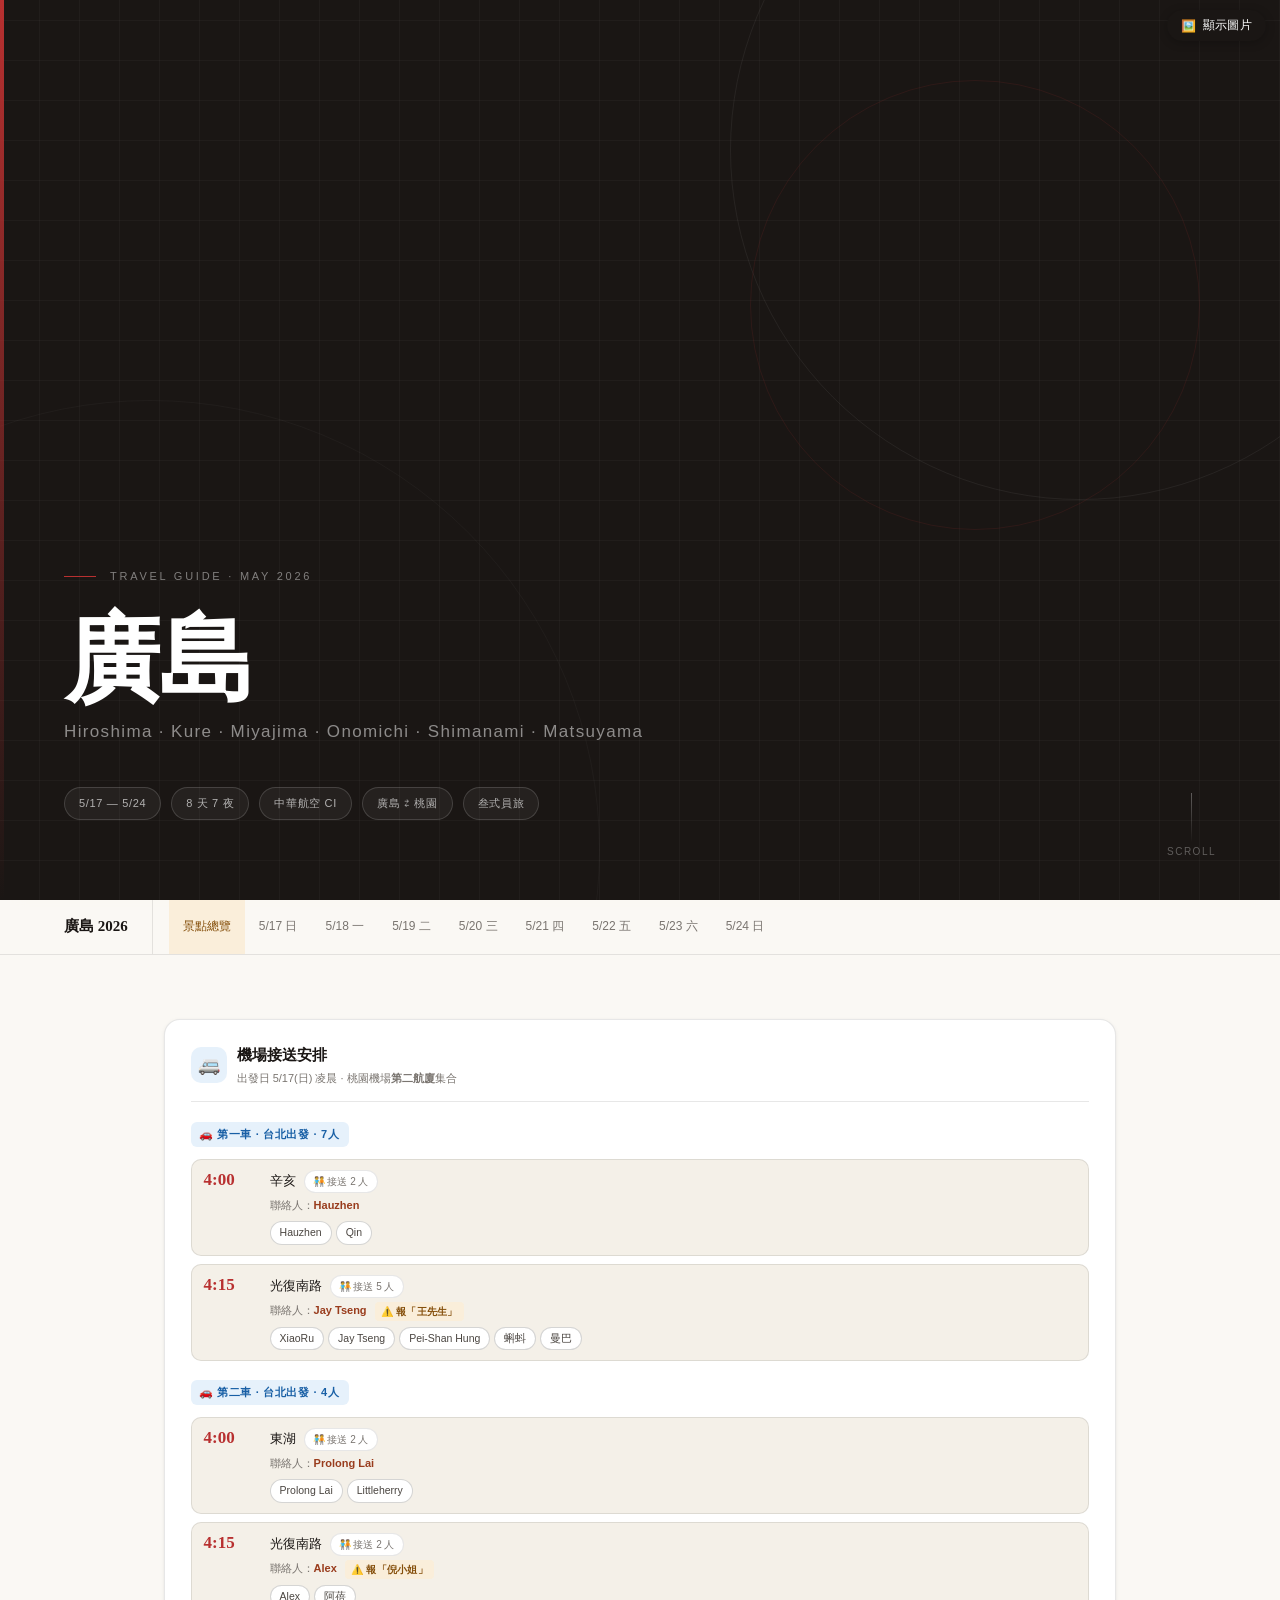
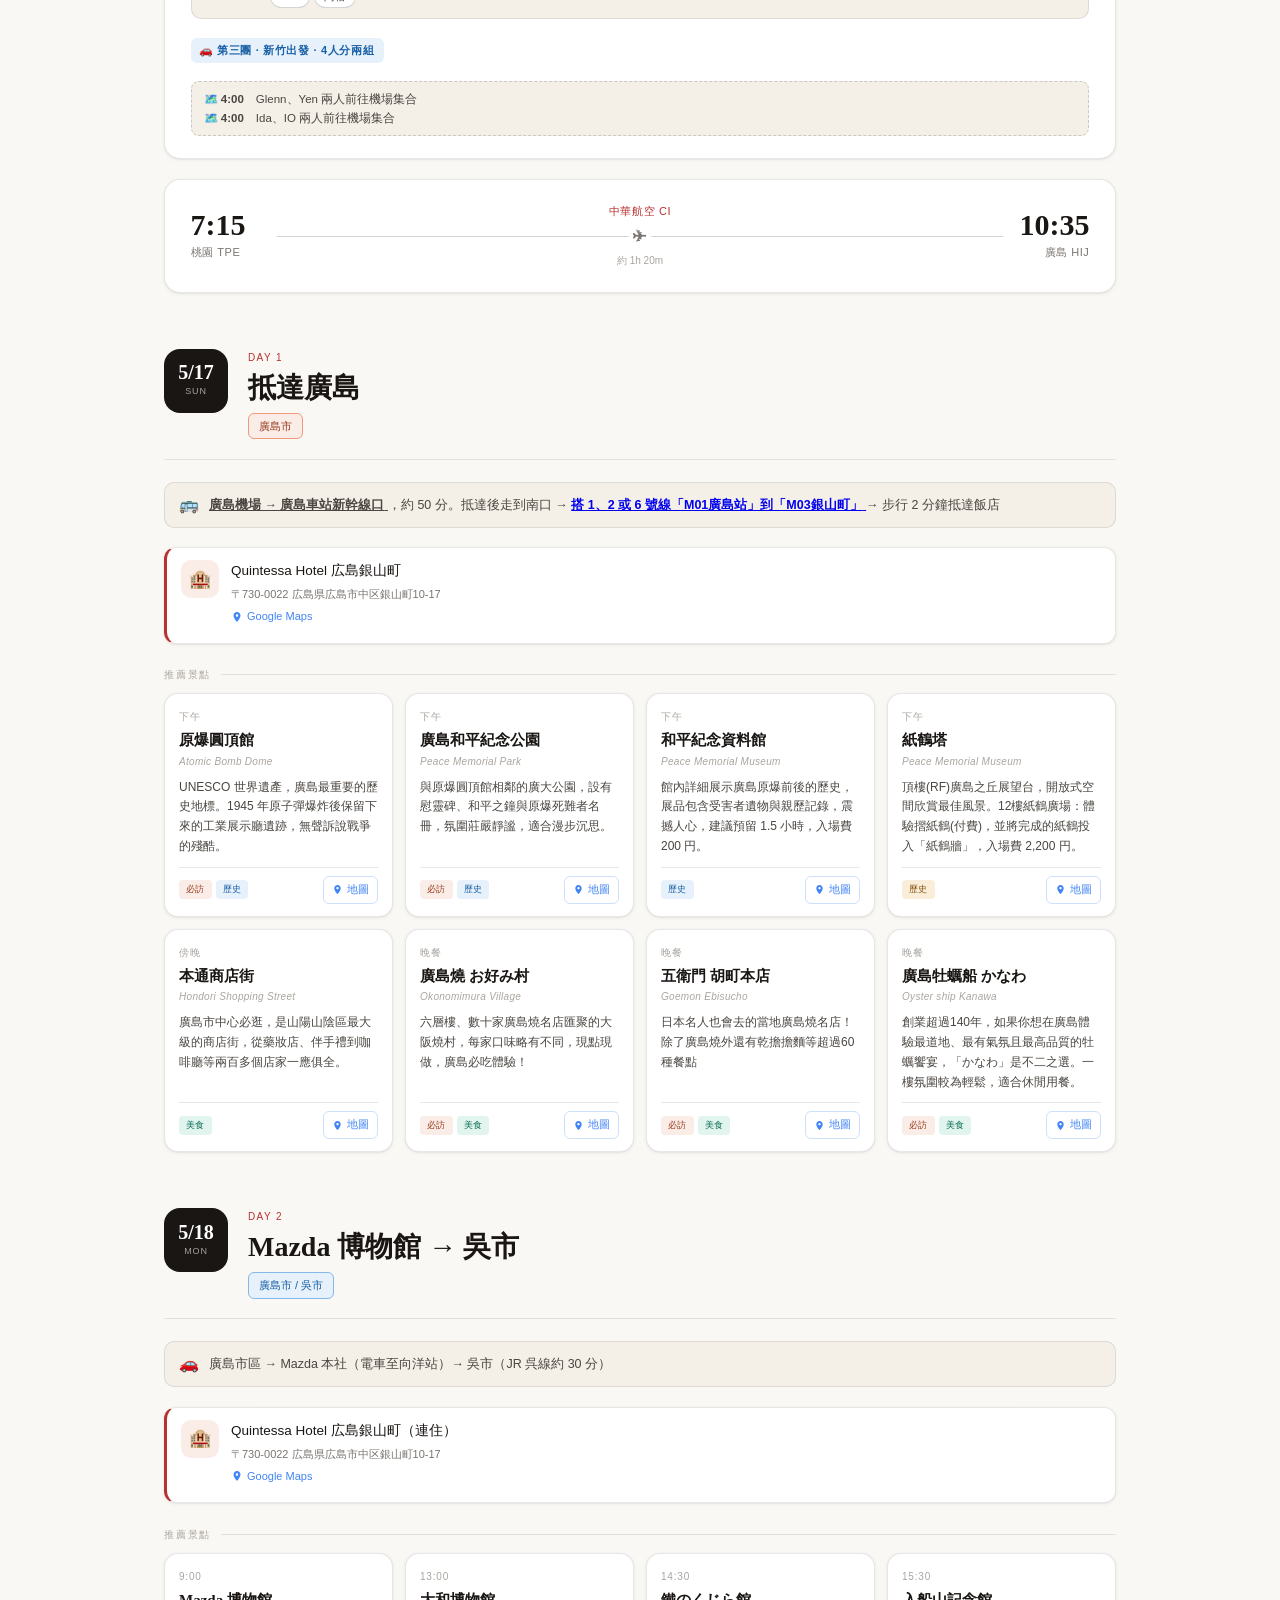
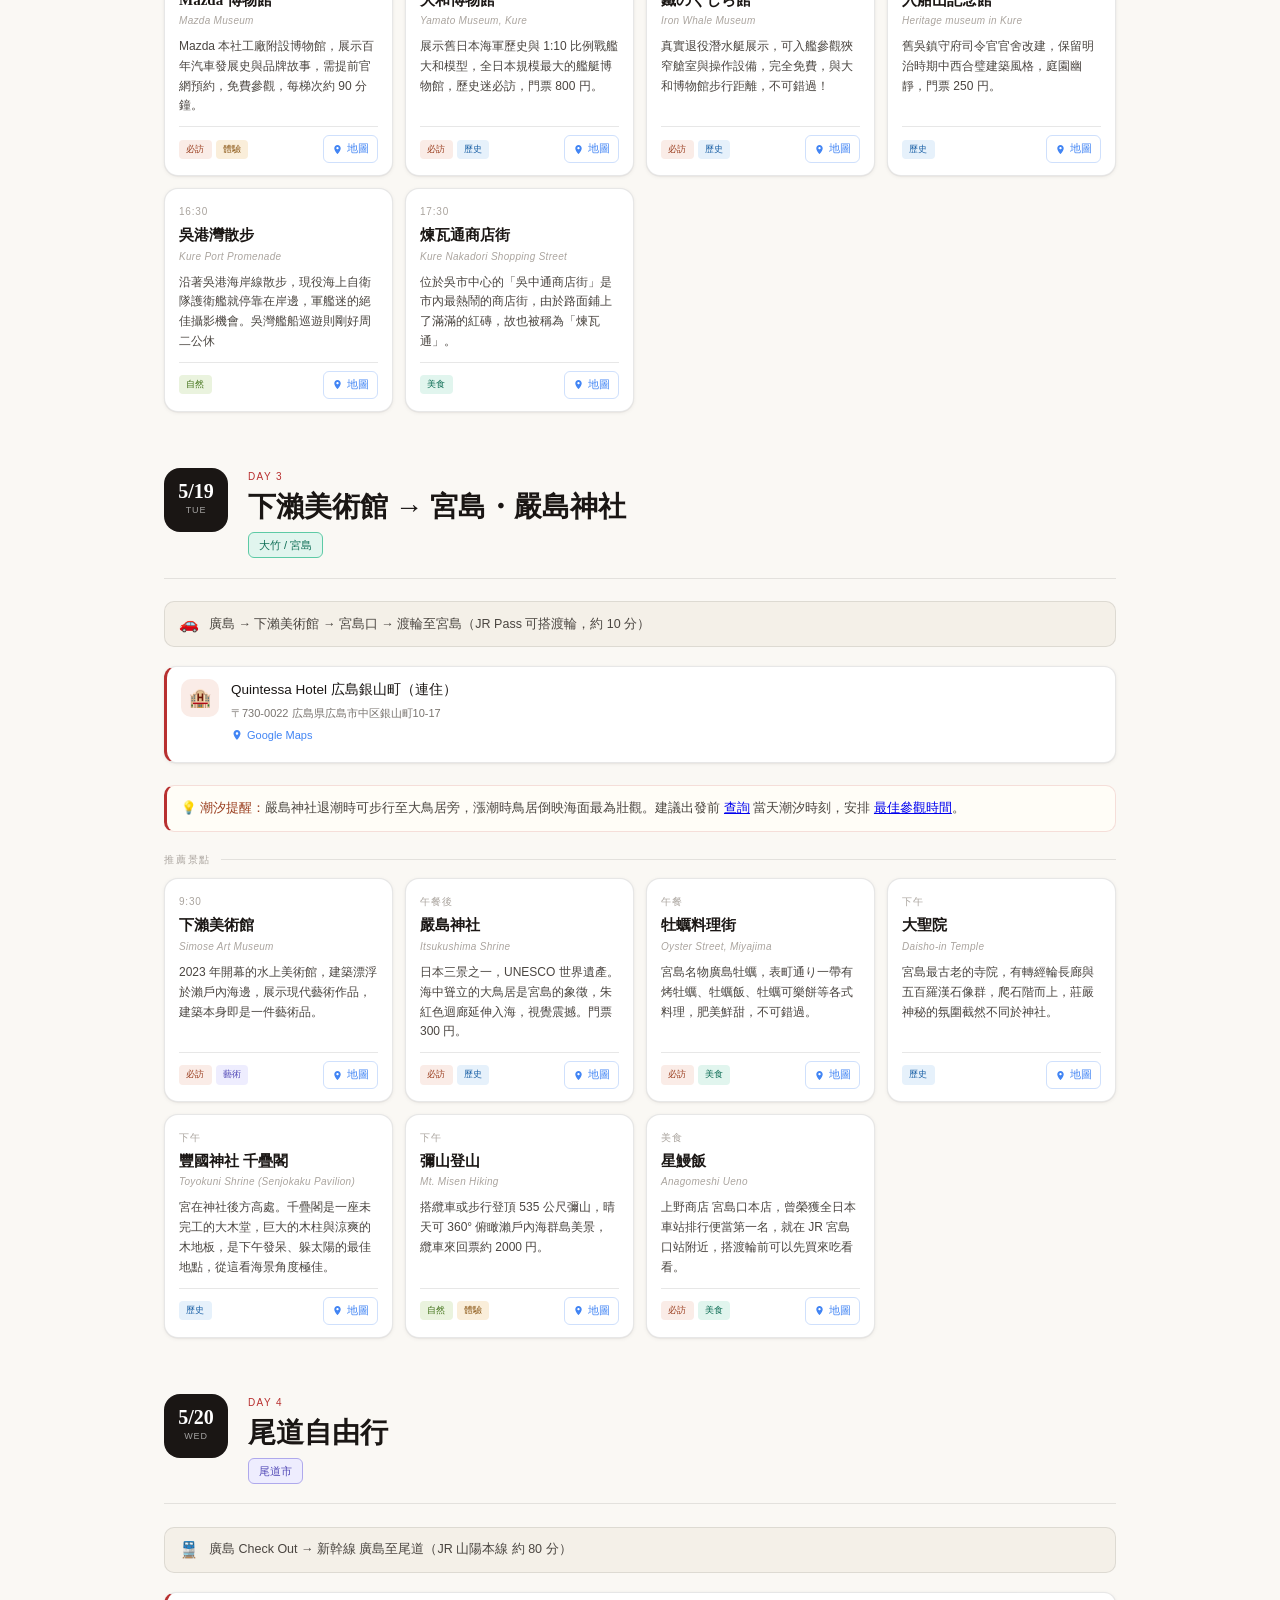
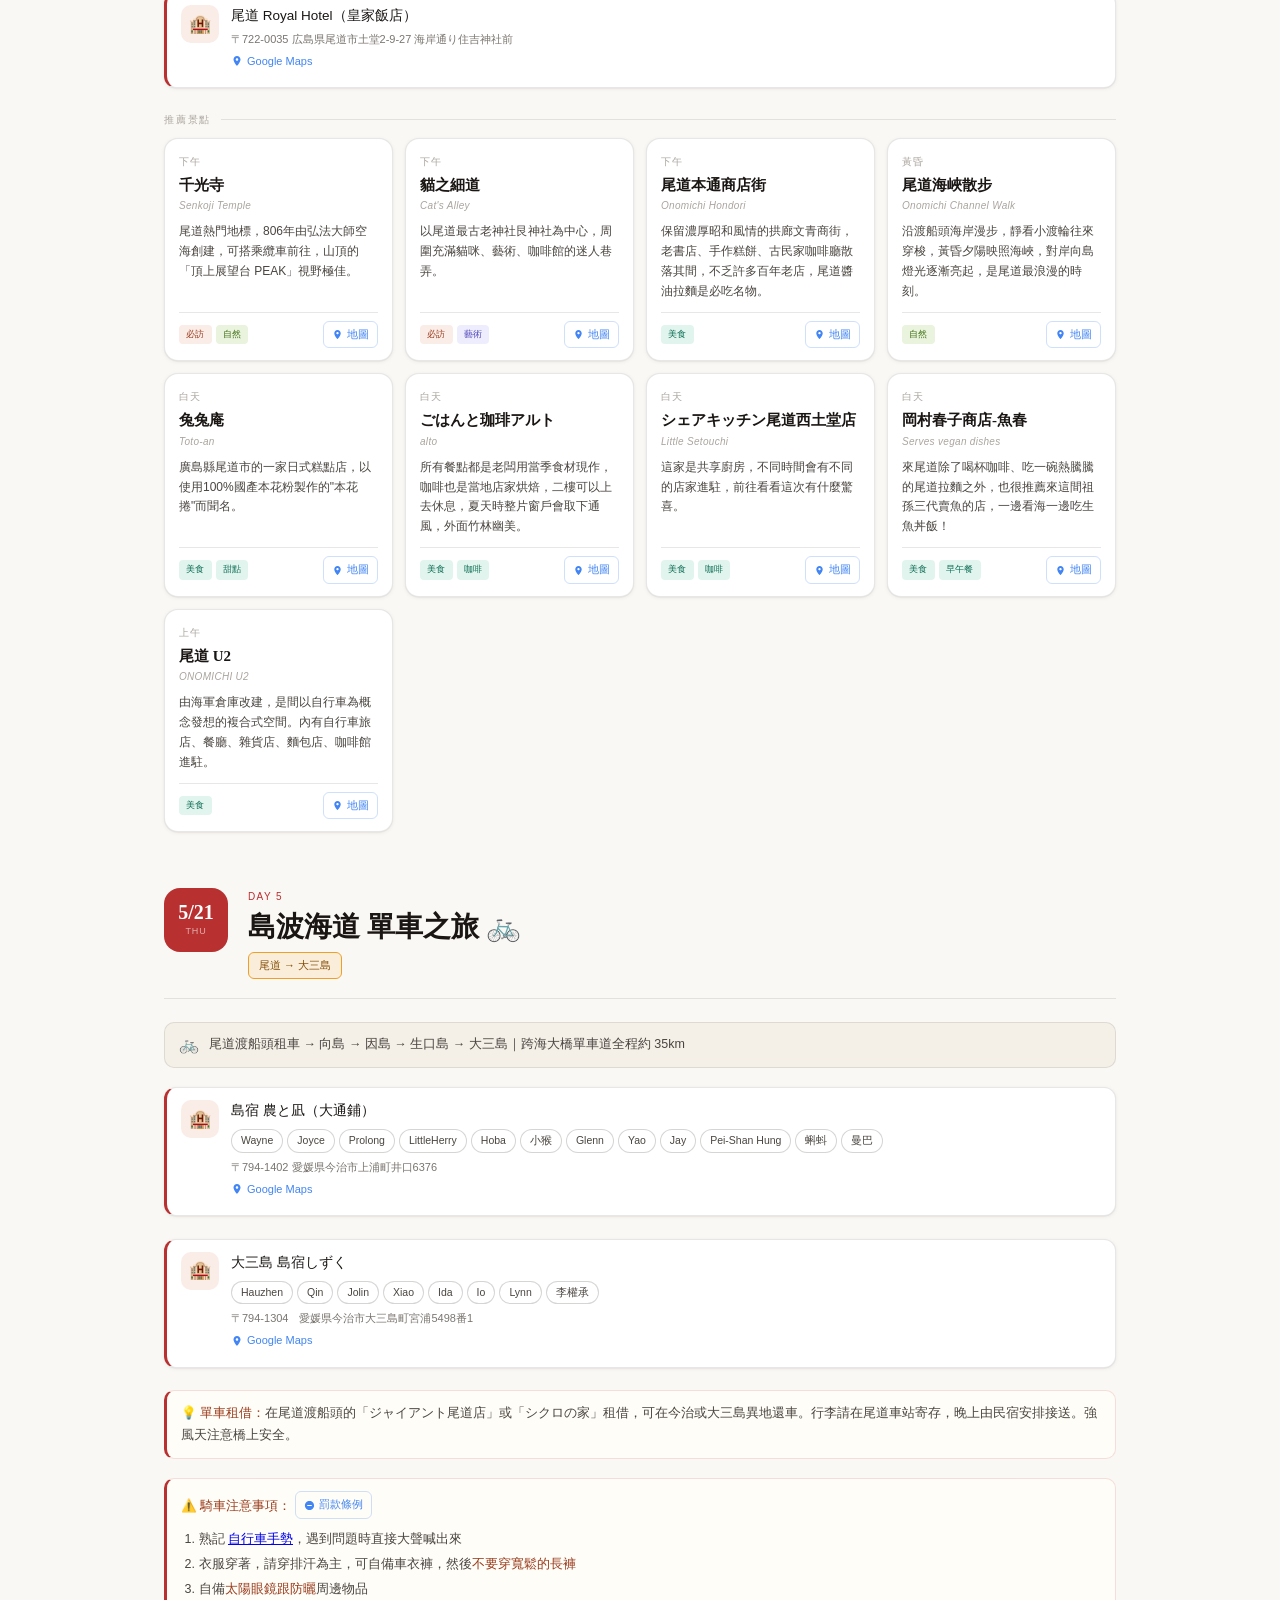
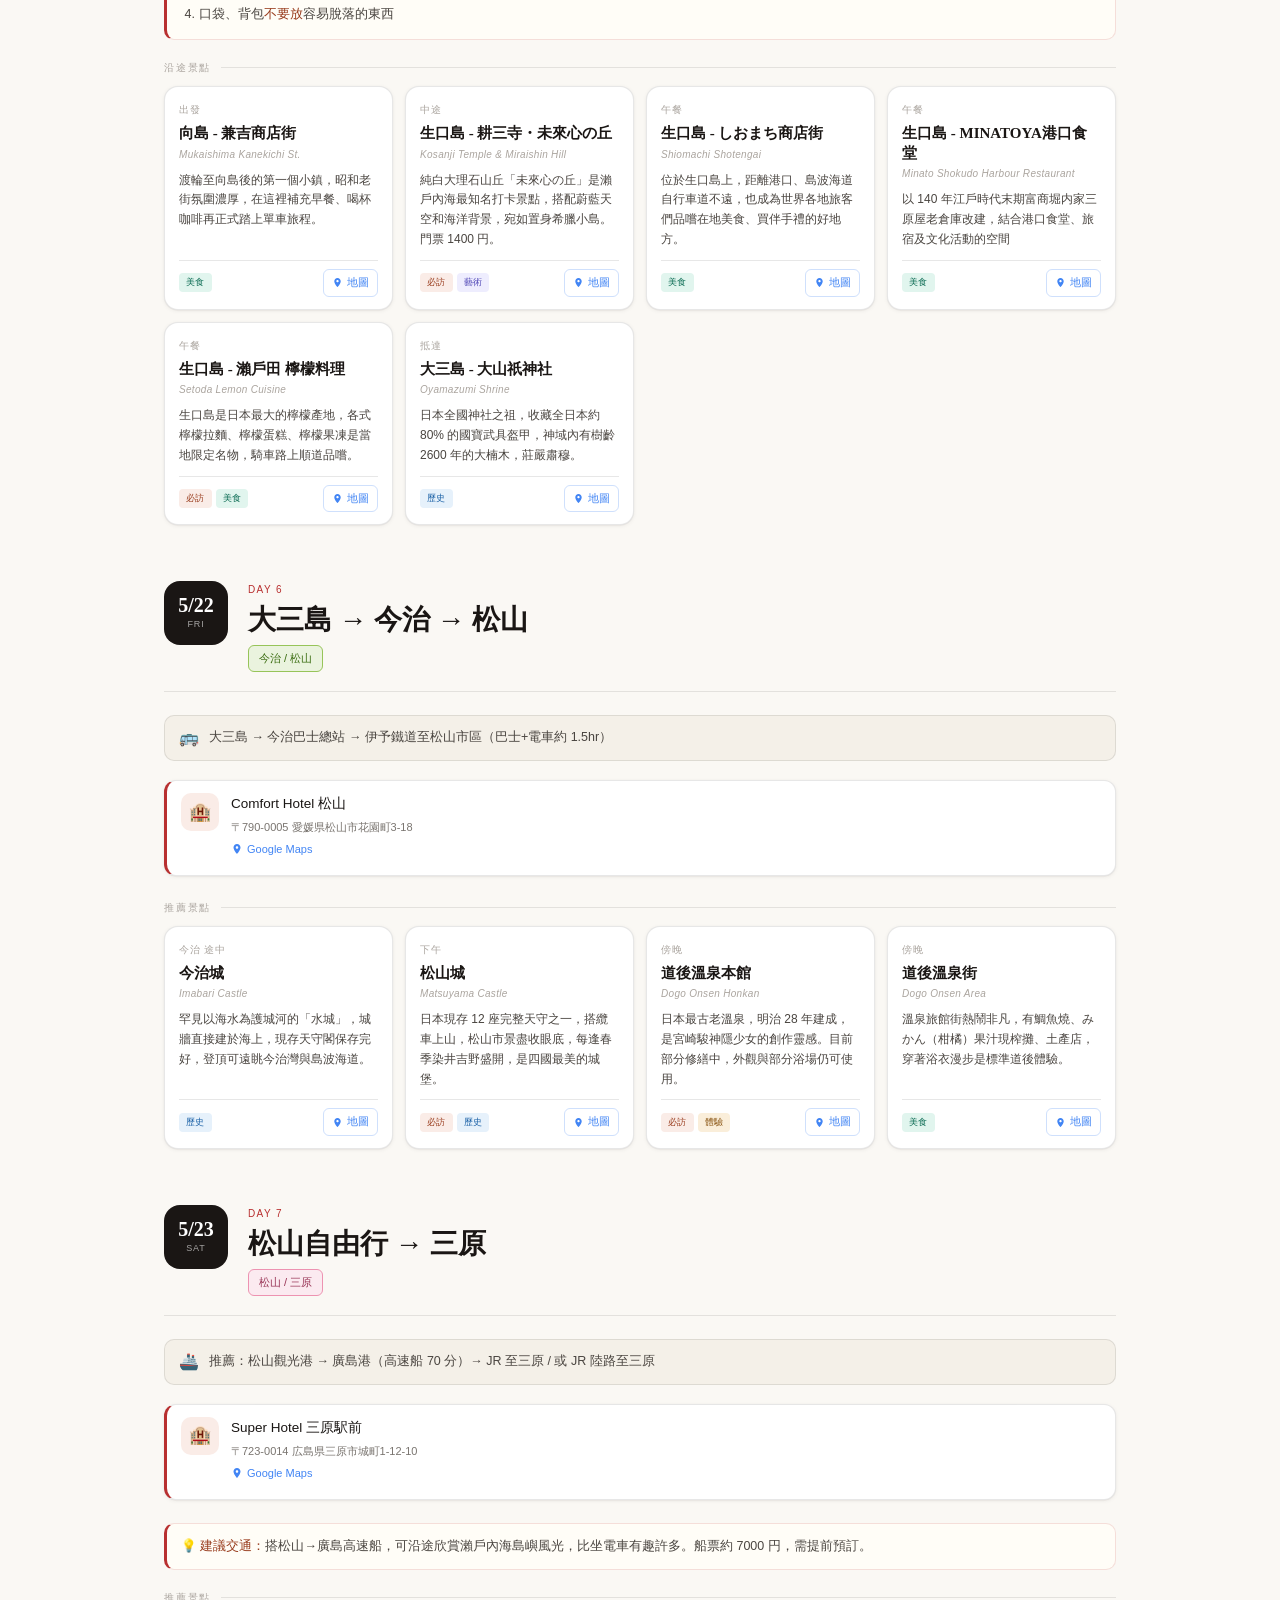
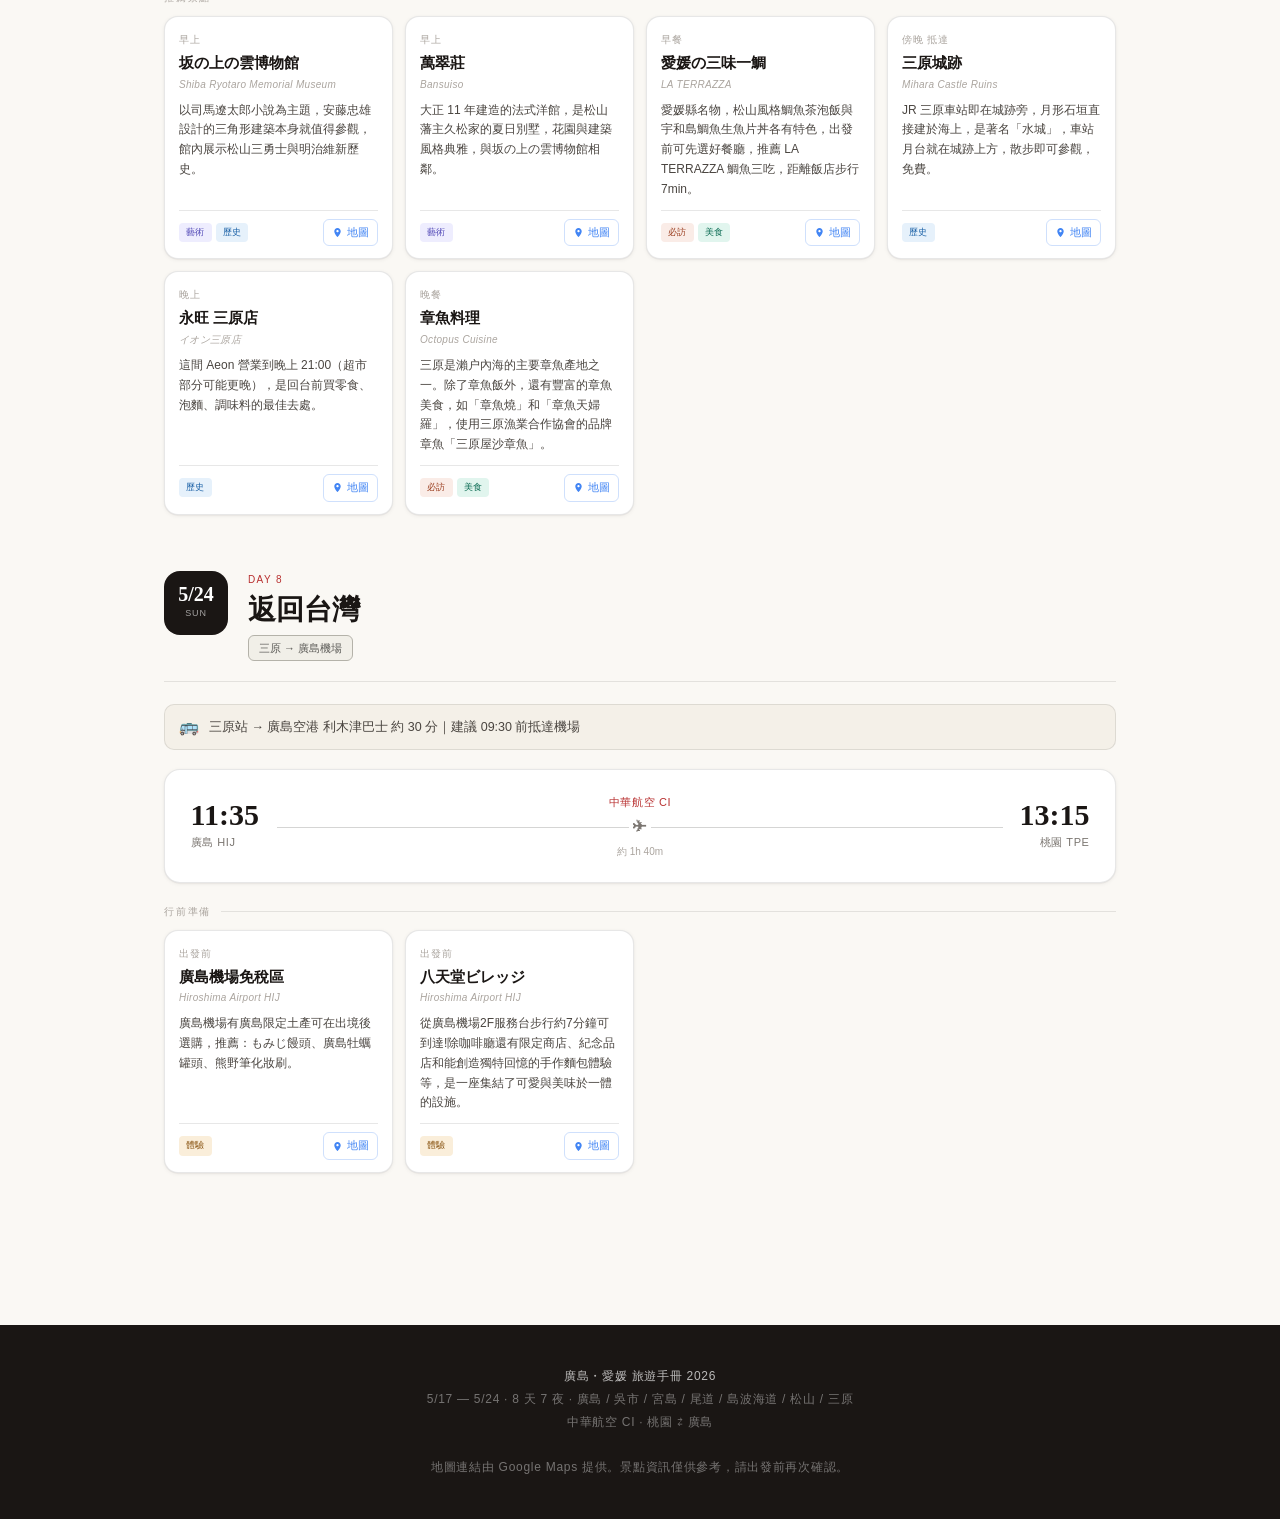
==== commit faff82db: "廣島往銀山" ====
--- a/hiroshima-travel-guide.html
+++ b/hiroshima-travel-guide.html
@@ -904,7 +904,7 @@
           <div class="pickup-contact">聯絡人：<strong>Hauzhen</strong></div>
           <div class="pickup-members-inline">
             <span class="pickup-member-chip">Hauzhen</span>
-            <span class="pickup-member-chip">qin</span>
+            <span class="pickup-member-chip">Qin</span>
           </div>
         </div>
       </div>
@@ -945,7 +945,7 @@
           <div class="pickup-contact">聯絡人：<strong>Prolong Lai</strong></div>
           <div class="pickup-members-inline">
             <span class="pickup-member-chip">Prolong Lai</span>
-            <span class="pickup-member-chip">littleherry</span>
+            <span class="pickup-member-chip">Littleherry</span>
           </div>
         </div>
       </div>
@@ -957,11 +957,11 @@
   			<span class="pickup-count-badge" style="margin:0;">🧑‍🤝‍🧑 接送 2 人</span>
 			</div>
 			<div style="display:flex; align-items:center; gap:8px;">
-          	<div class="pickup-contact">聯絡人：<strong>alex</strong></div>
+          	<div class="pickup-contact">聯絡人：<strong>Alex</strong></div>
           	<span class="pickup-alert">⚠️ 報「倪小姐」</span>
 				</div>
           <div class="pickup-members-inline">
-            <span class="pickup-member-chip">alex</span>
+            <span class="pickup-member-chip">Alex</span>
             <span class="pickup-member-chip">阿蓓</span>
           </div>
         </div>
@@ -975,7 +975,7 @@
     <div class="pickup-rows">
       <div class="pickup-self-note">
         🗺️ <strong>4:00</strong>　Glenn、Yen 兩人前往機場集合<br>
-        🗺️ <strong>4:00</strong>　ida、IO 兩人前往機場集合
+        🗺️ <strong>4:00</strong>　Ida、IO 兩人前往機場集合
       </div>
     </div>
   </div>
@@ -1024,7 +1024,7 @@
     <a href="https://www.hij.airport.jp/tw/access/timetable/2.html" style="color:inherit;">
     <strong>廣島機場 → 廣島車站新幹線口</strong>
     </a>，約 50 分。抵達後走到南口 → 
-		  <a href="https://github.com/glenn543/2026-/blob/main/images/Frame%204-2.jpg?raw=true" style="color:inherit;">
+		  <a href="https://github.com/glenn543/2026-/blob/main/images/%E5%BB%A3%E5%B3%B6%E5%BE%80%E9%8A%80%E5%B1%B1.jpg?raw=true style="color:inherit;">
 		  <strong>搭 1、2 或 6 號線「M01廣島站」到「M03銀山町」</strong>
 		  </a>→ 
 		  步行 2 分鐘抵達飯店
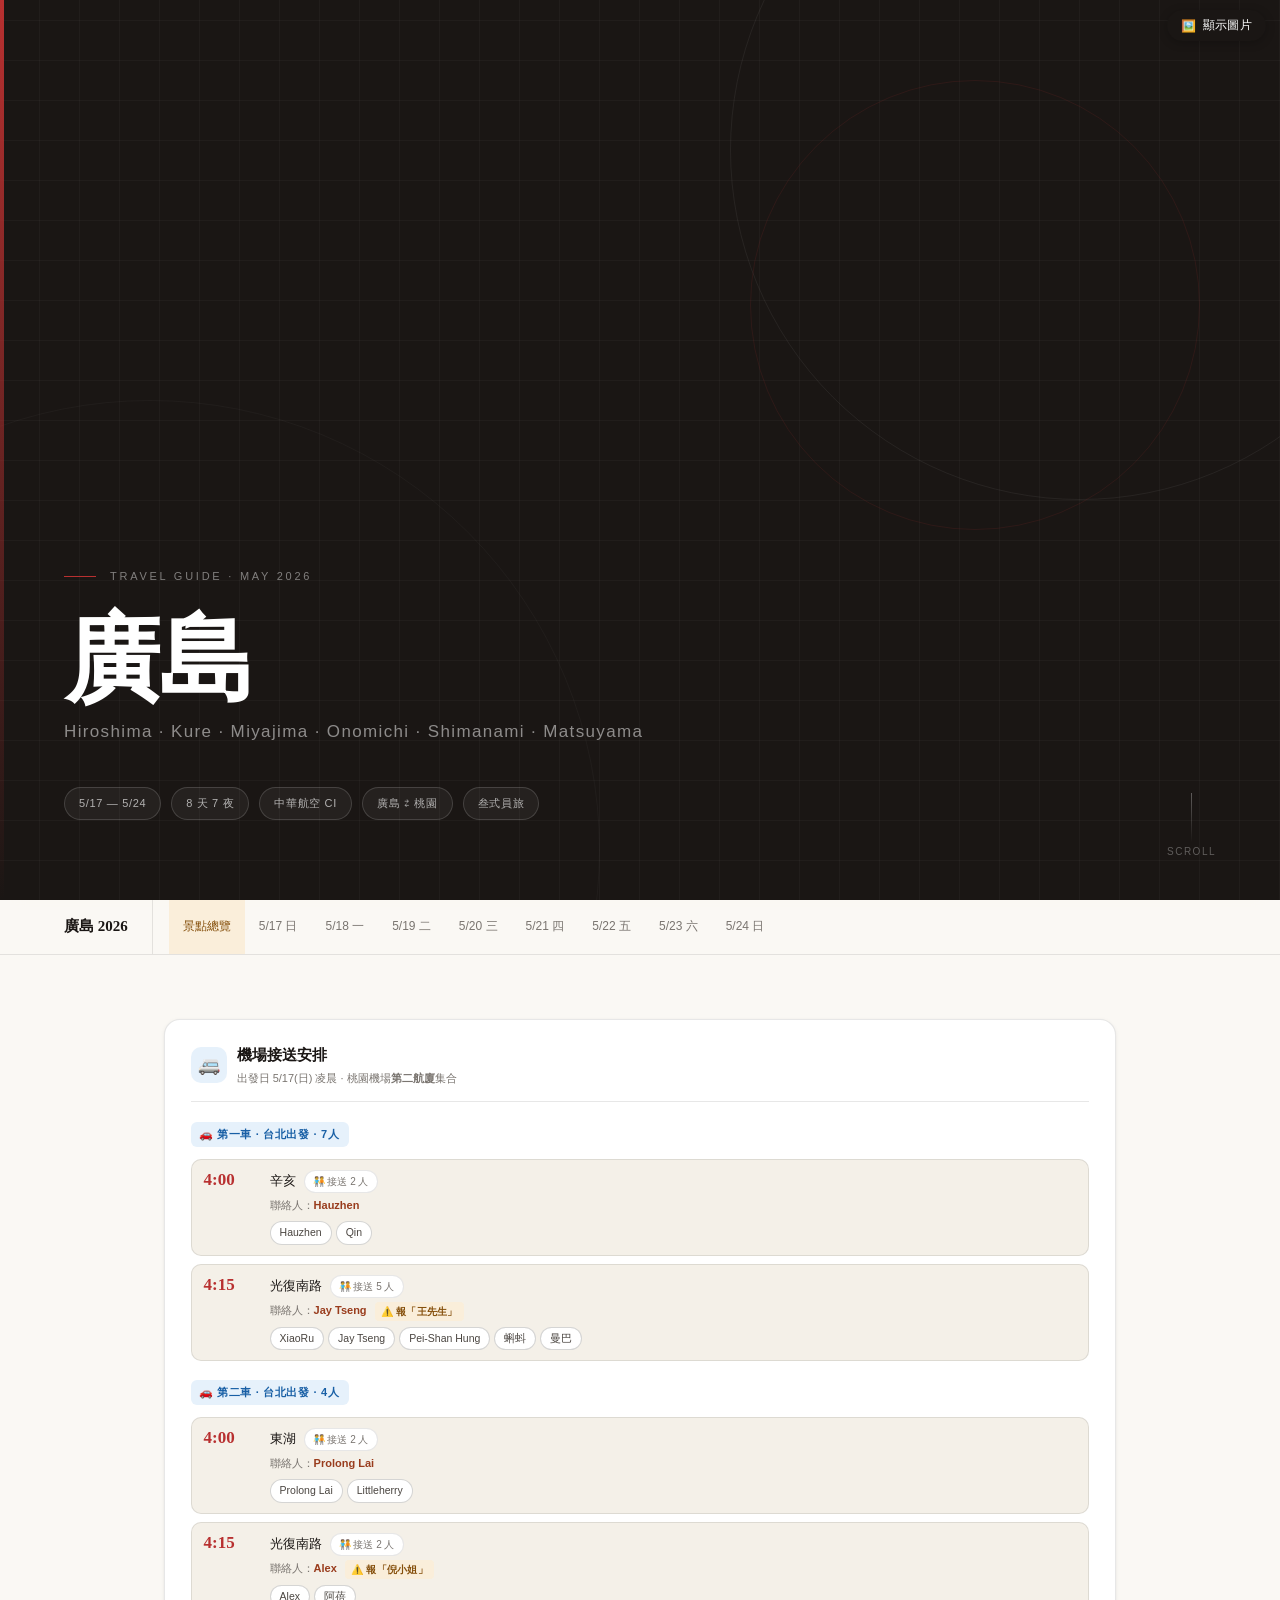
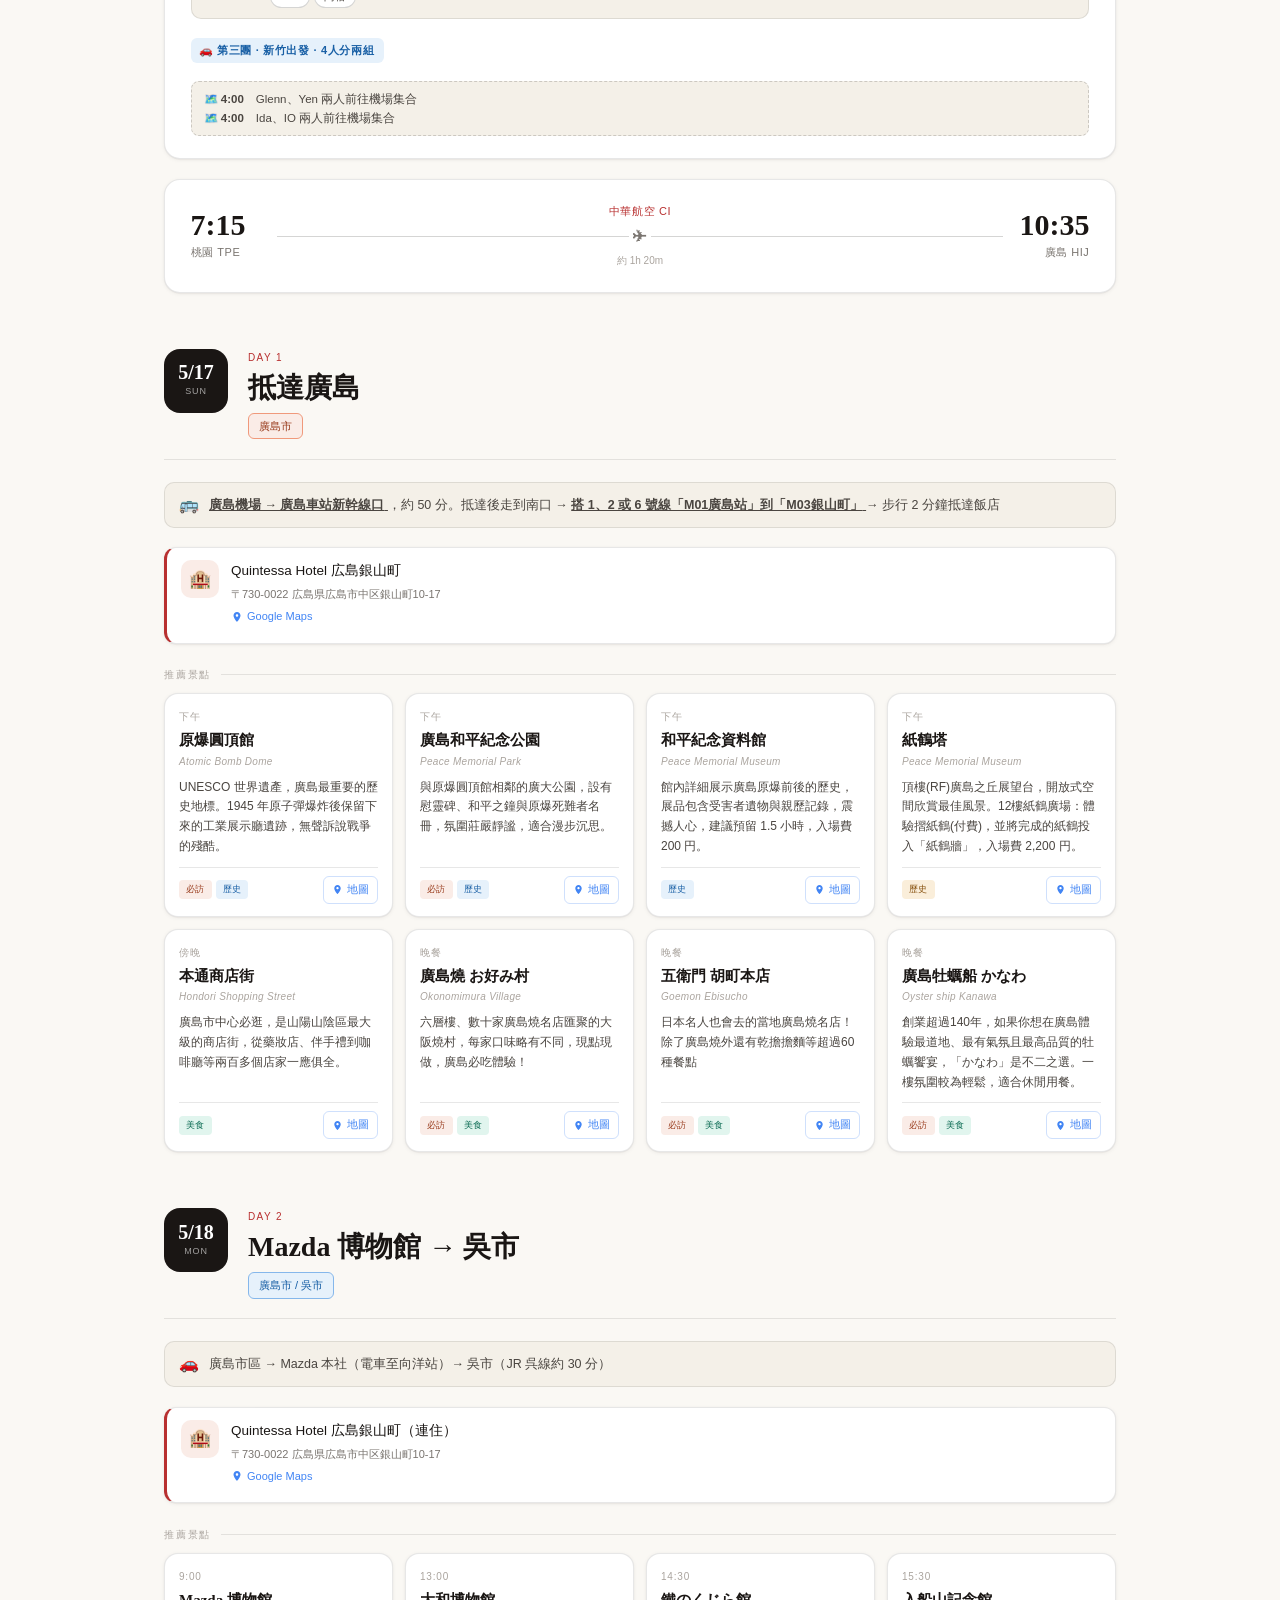
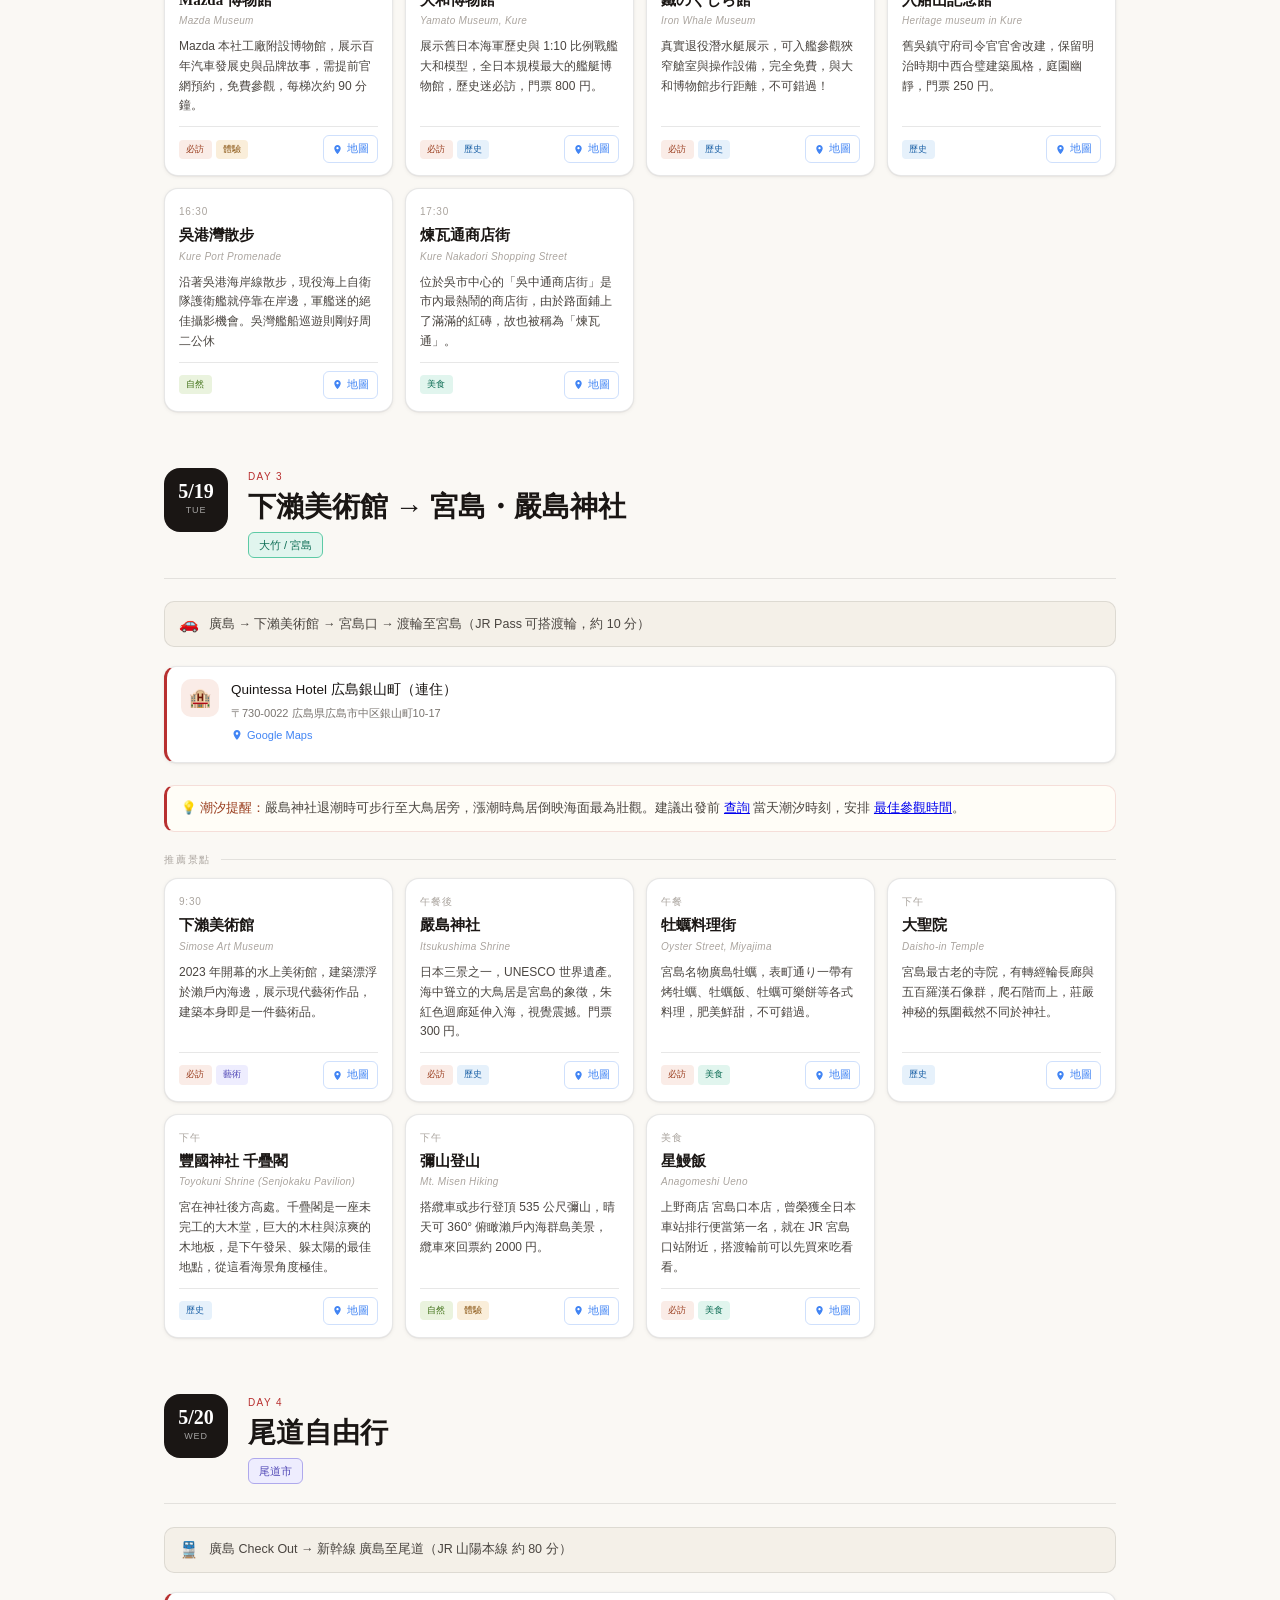
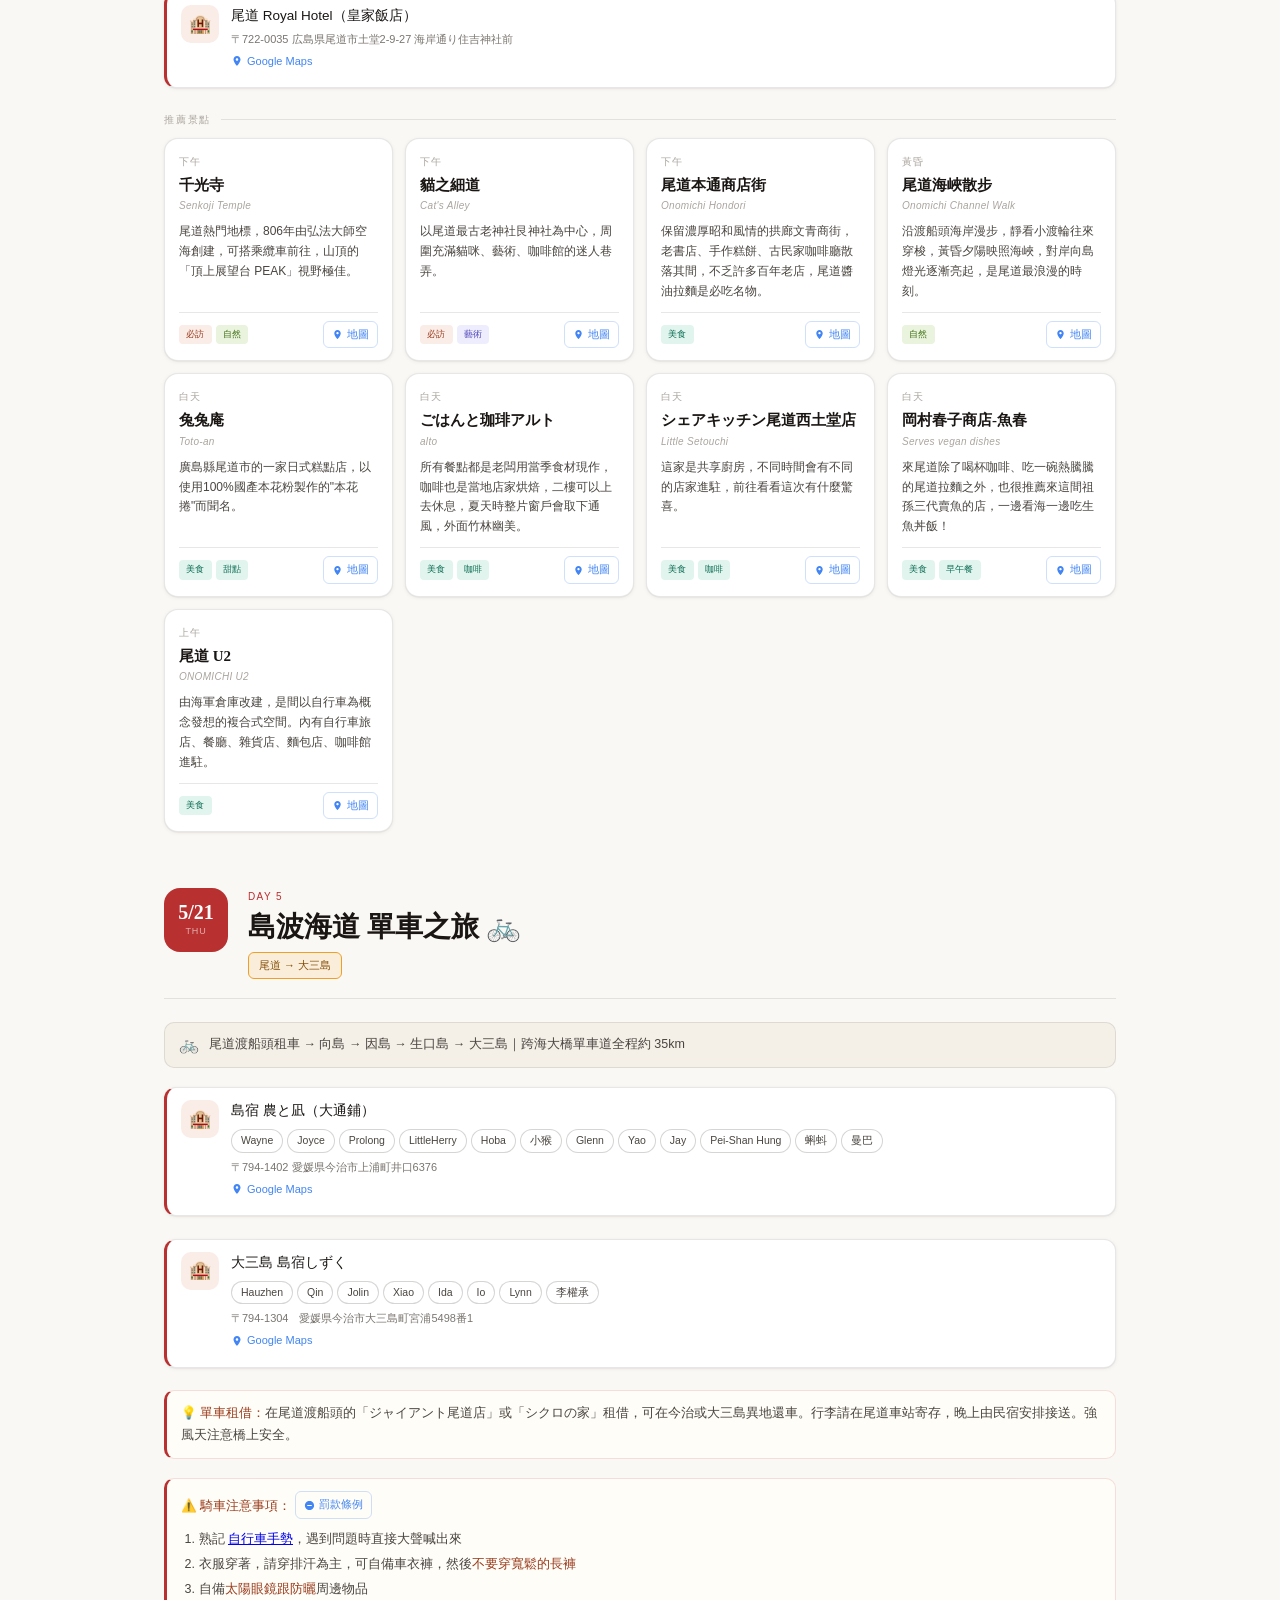
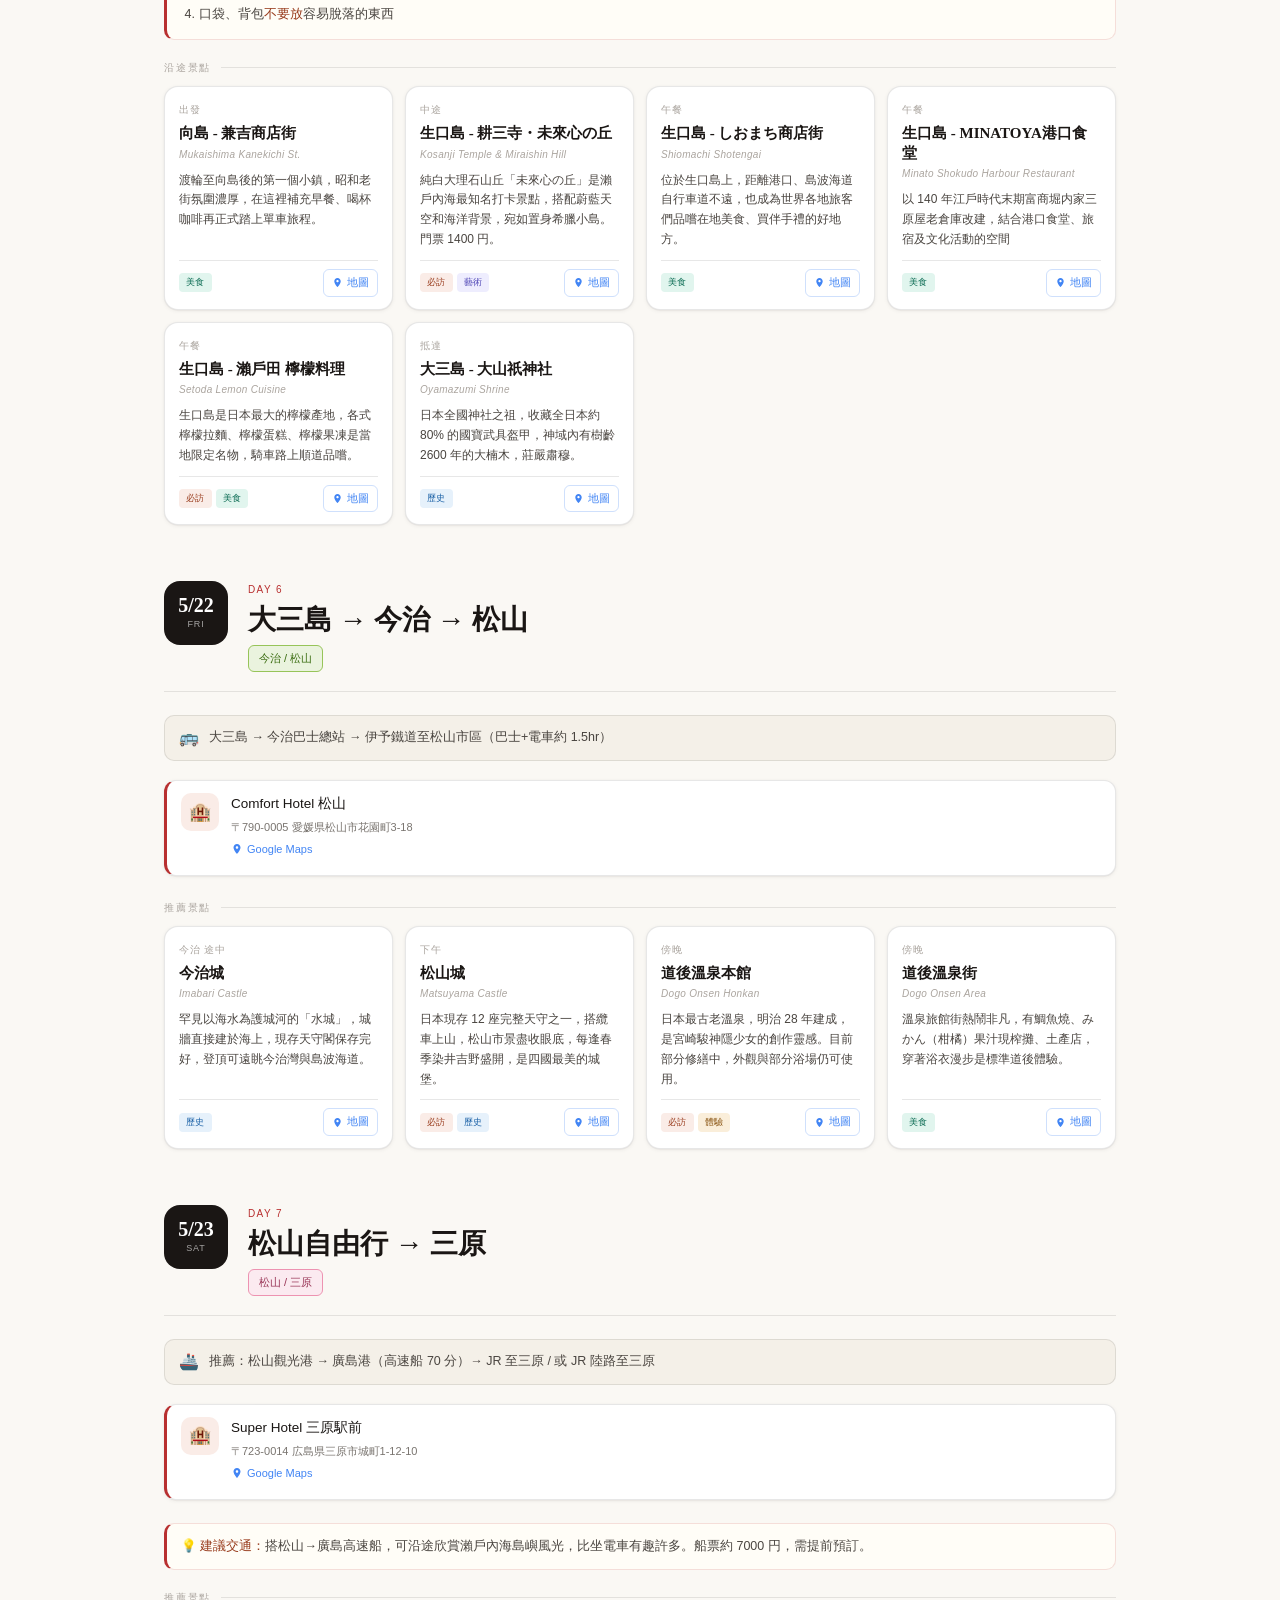
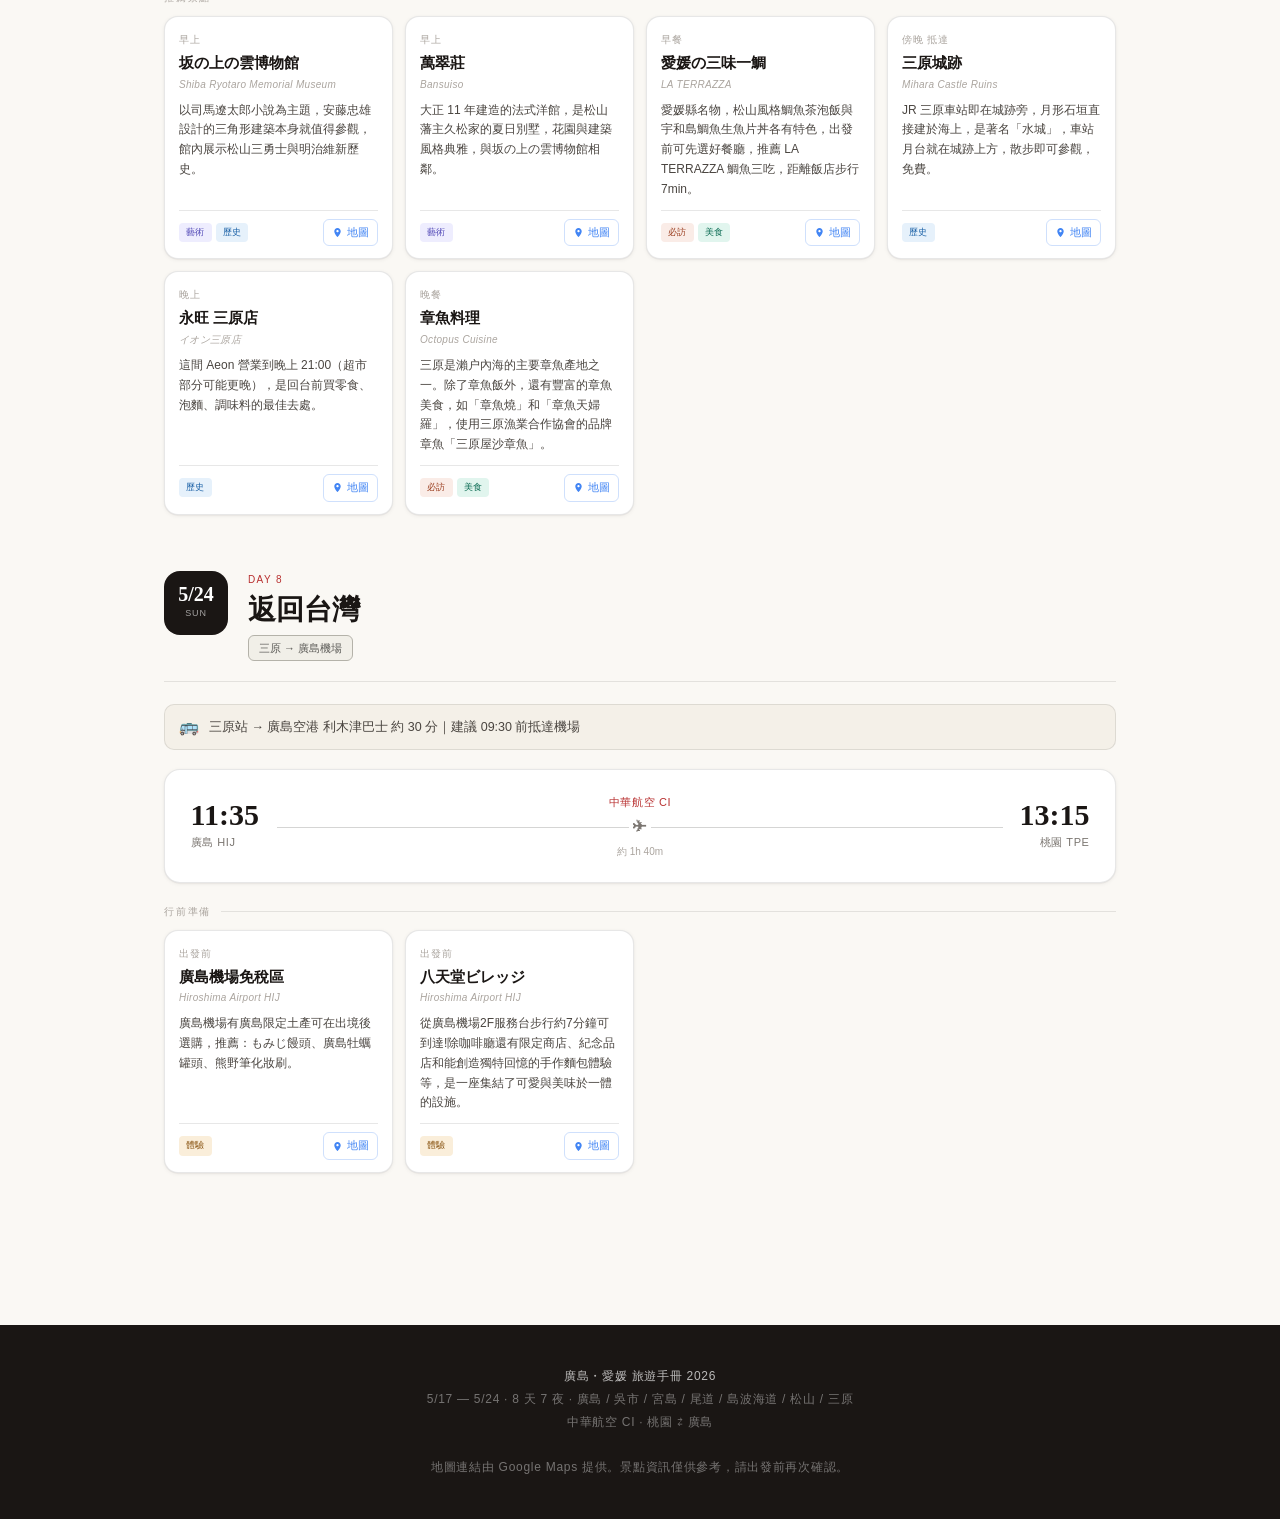
==== commit 3c587485: "廣電更新" ====
--- a/hiroshima-travel-guide.html
+++ b/hiroshima-travel-guide.html
@@ -1024,7 +1024,7 @@
     <a href="https://www.hij.airport.jp/tw/access/timetable/2.html" style="color:inherit;">
     <strong>廣島機場 → 廣島車站新幹線口</strong>
     </a>，約 50 分。抵達後走到南口 → 
-		  <a href="https://github.com/glenn543/2026-/blob/main/images/%E5%BB%A3%E5%B3%B6%E5%BE%80%E9%8A%80%E5%B1%B1.jpg?raw=true style="color:inherit;">
+		  <a href="https://github.com/glenn543/2026-/blob/main/images/%E5%BB%A3%E5%B3%B6%E5%BE%80%E9%8A%80%E5%B1%B1Fix.jpg?raw=true" style="color:inherit;">
 		  <strong>搭 1、2 或 6 號線「M01廣島站」到「M03銀山町」</strong>
 		  </a>→ 
 		  步行 2 分鐘抵達飯店
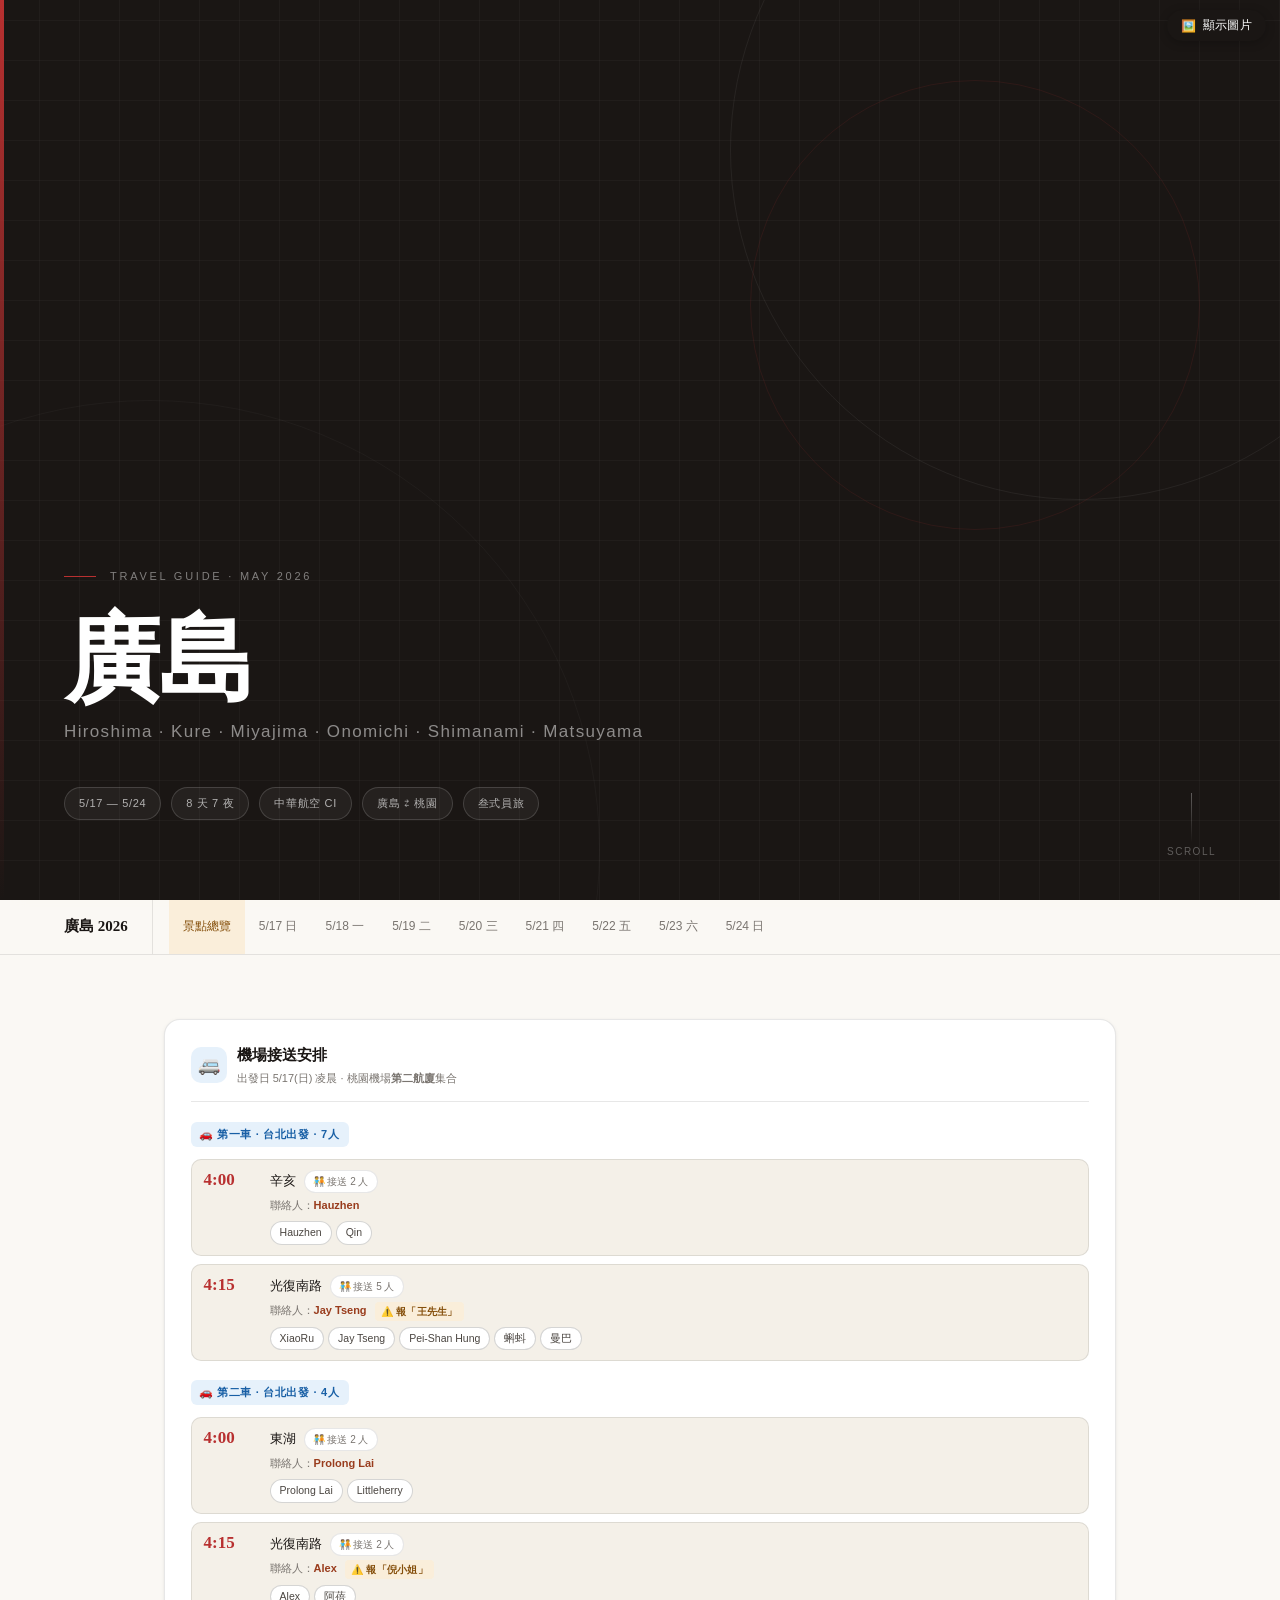
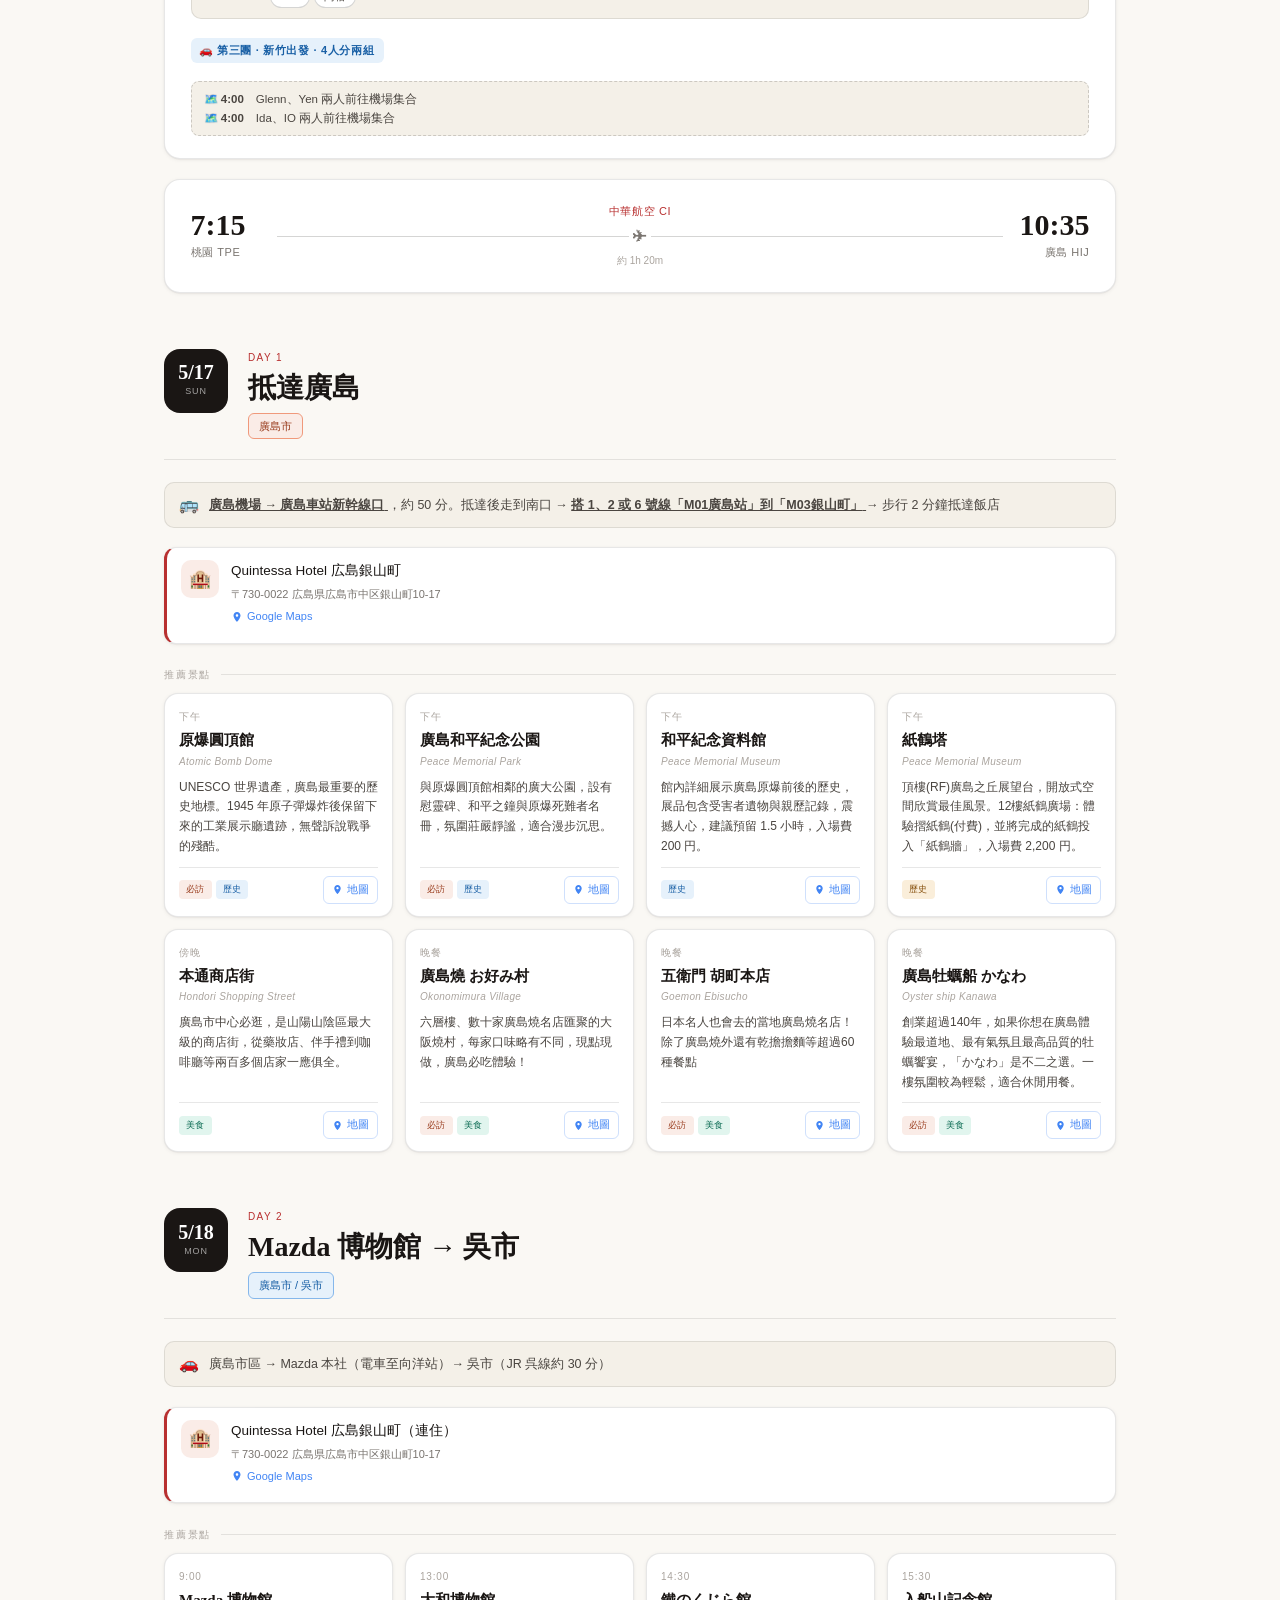
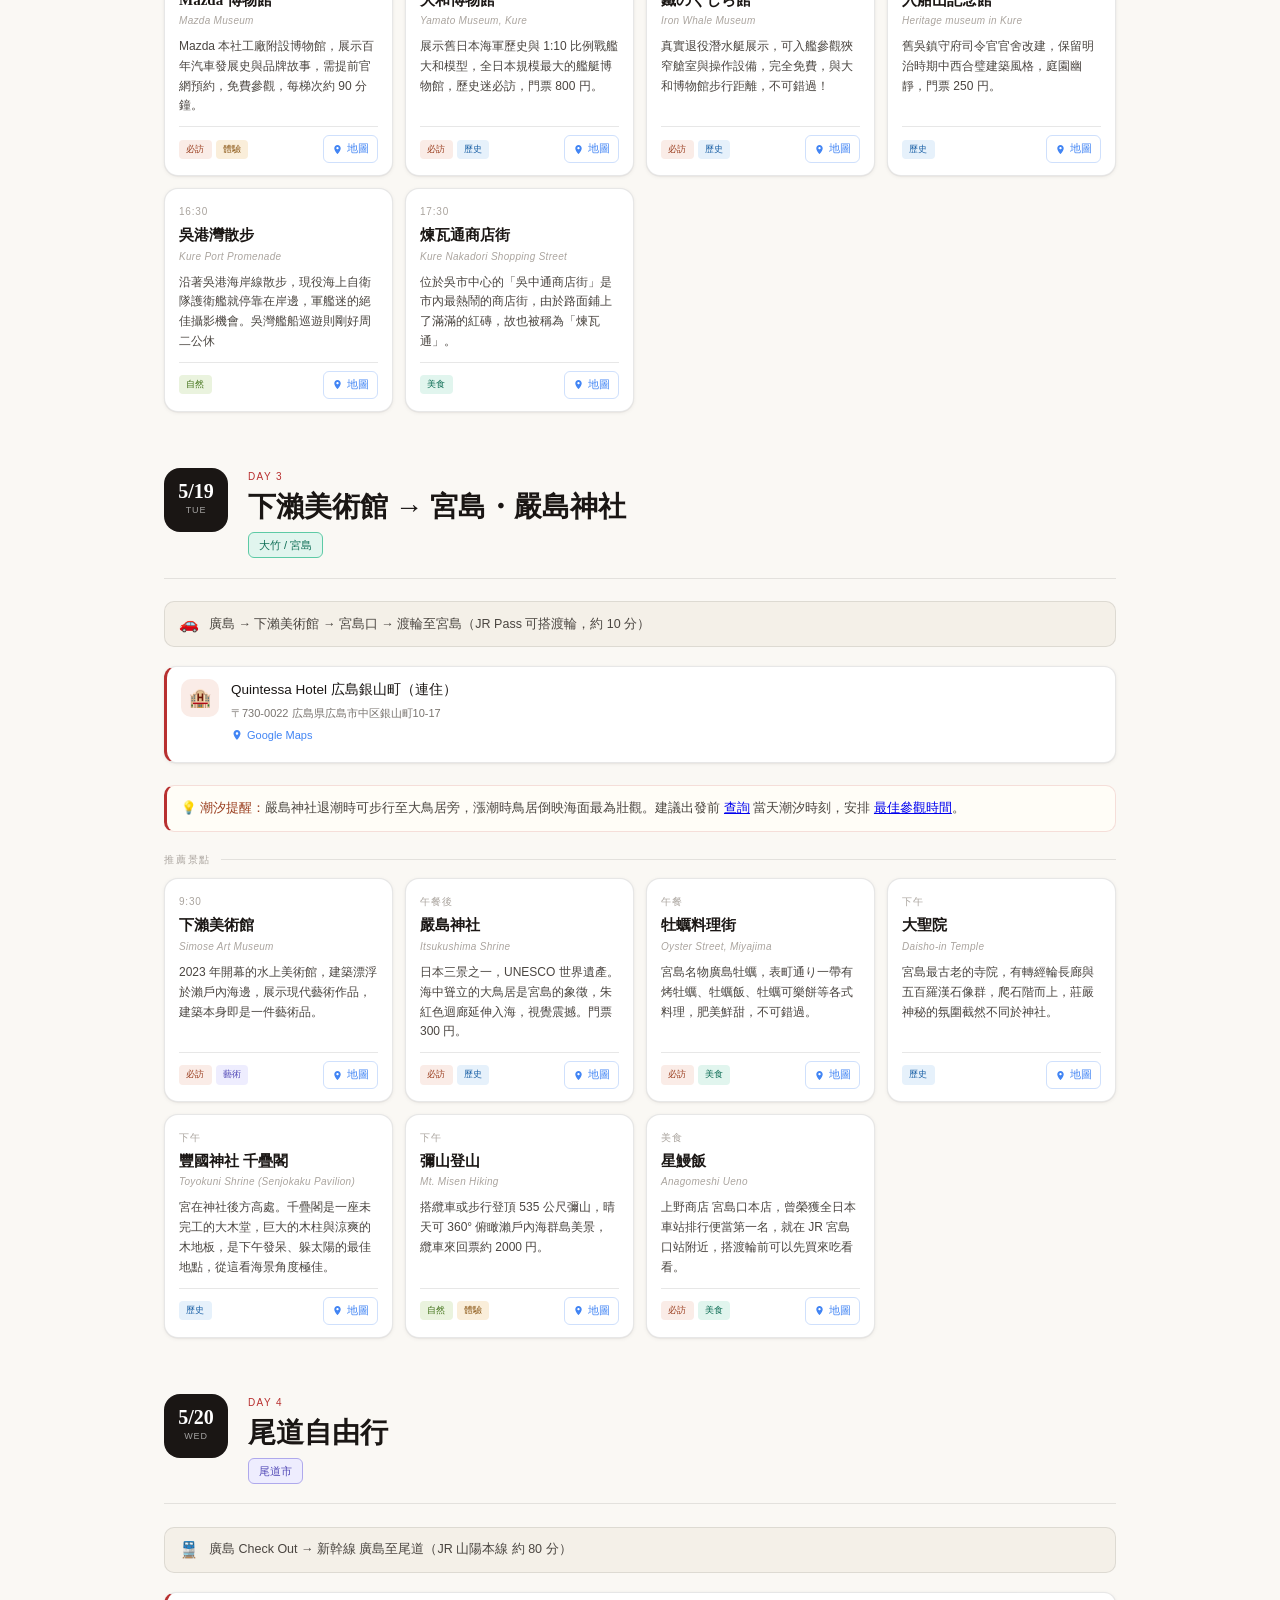
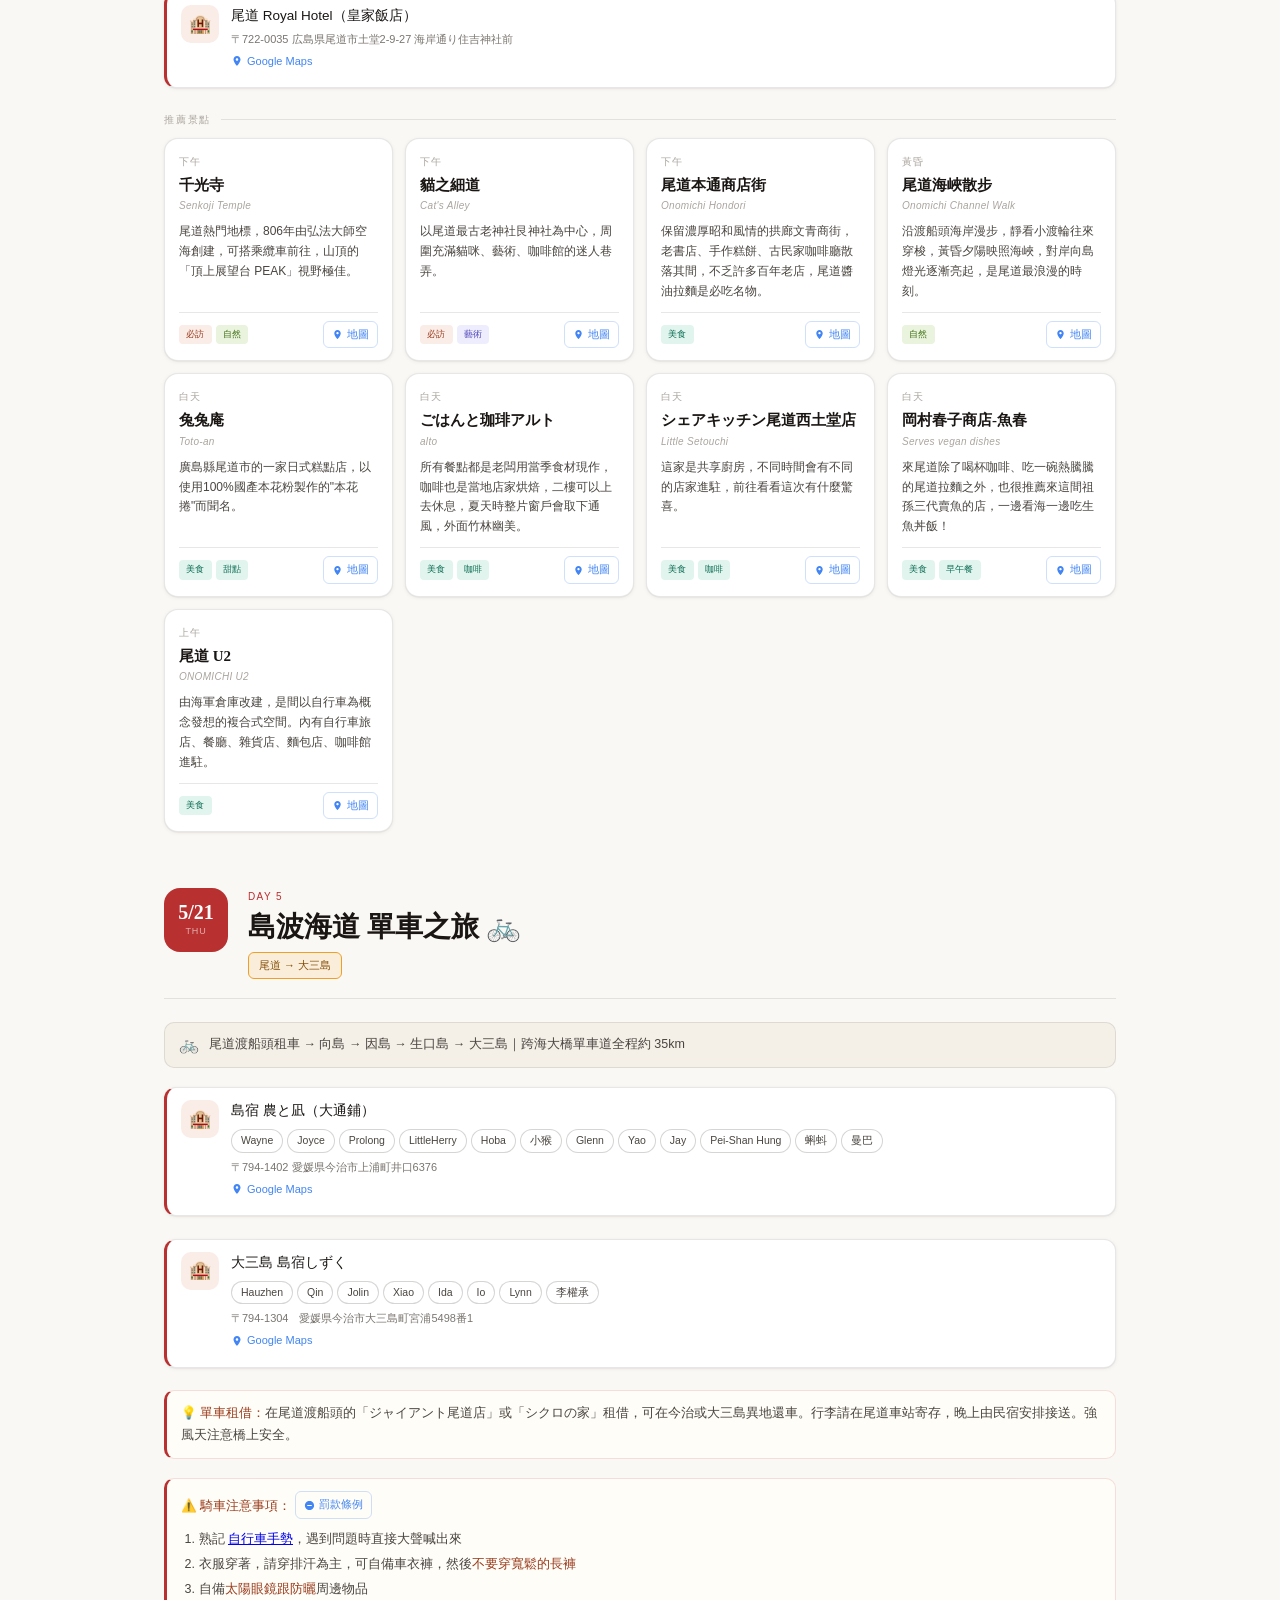
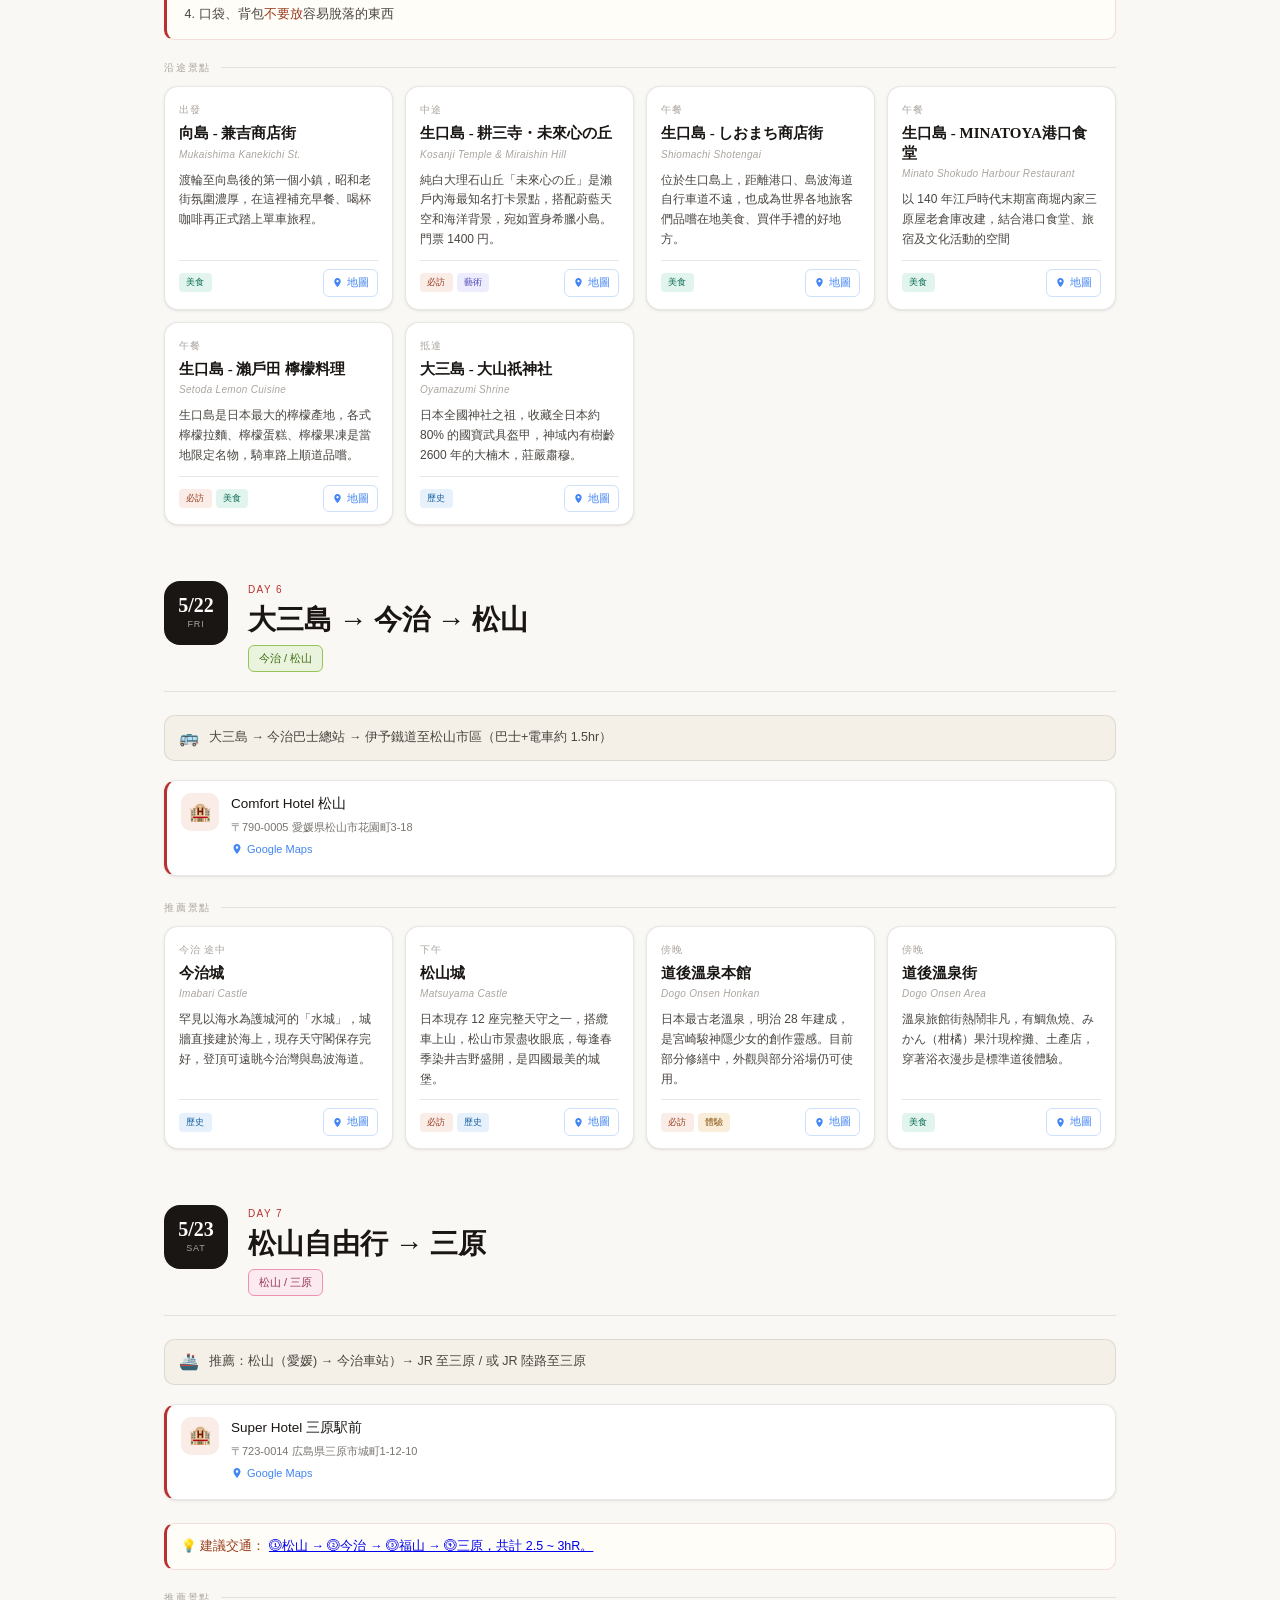
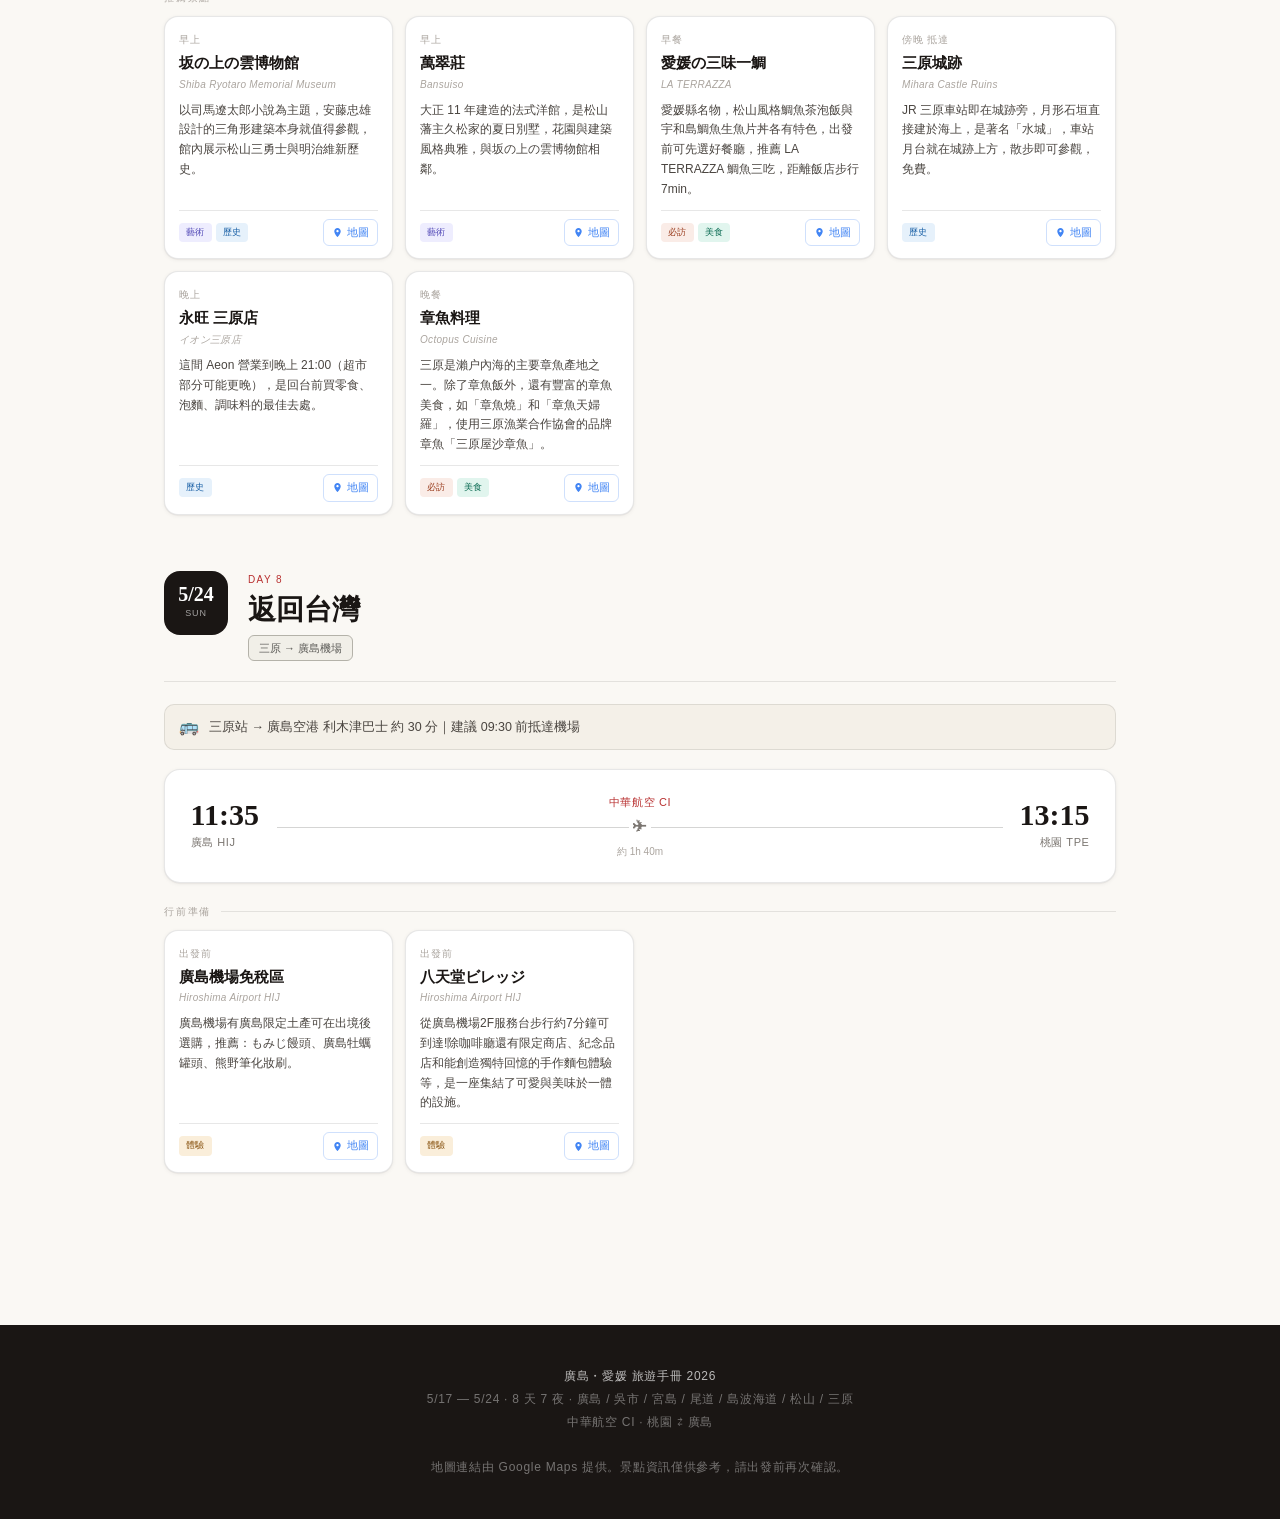
==== commit dc16ab83: "松山到三原 交通" ====
--- a/hiroshima-travel-guide.html
+++ b/hiroshima-travel-guide.html
@@ -1906,7 +1906,7 @@
 
     <div class="transport-bar">
       <span class="transport-icon">🚢</span>
-      推薦：松山觀光港 → 廣島港（高速船 70 分）→ JR 至三原 / 或 JR 陸路至三原
+      推薦：松山（愛媛) → 今治車站）→ JR 至三原 / 或 JR 陸路至三原
     </div>
 
     <div class="hotel-card">
@@ -1921,7 +1921,10 @@
       </div>
     </div>
 
-    <div class="note-box">💡 <strong>建議交通：</strong>搭松山→廣島高速船，可沿途欣賞瀨戶內海島嶼風光，比坐電車有趣許多。船票約 7000 円，需提前預訂。</div>
+    <div class="note-box">💡 <strong>建議交通：</strong>
+		<a href="https://github.com/glenn543/2026-/blob/main/images/%E6%9D%BE%E5%B1%B1%E5%88%B0%E4%B8%89%E5%8E%9F.jpg?raw=true" target="_blank">
+			⓵松山 →  ⓶今治 → ⓷福山 → ⓸三原，共計 2.5 ~ 3hR。
+		</a></div>
 
     <div class="section-label" style="margin-top:1.2rem;">推薦景點</div>
     <div class="spots-grid">
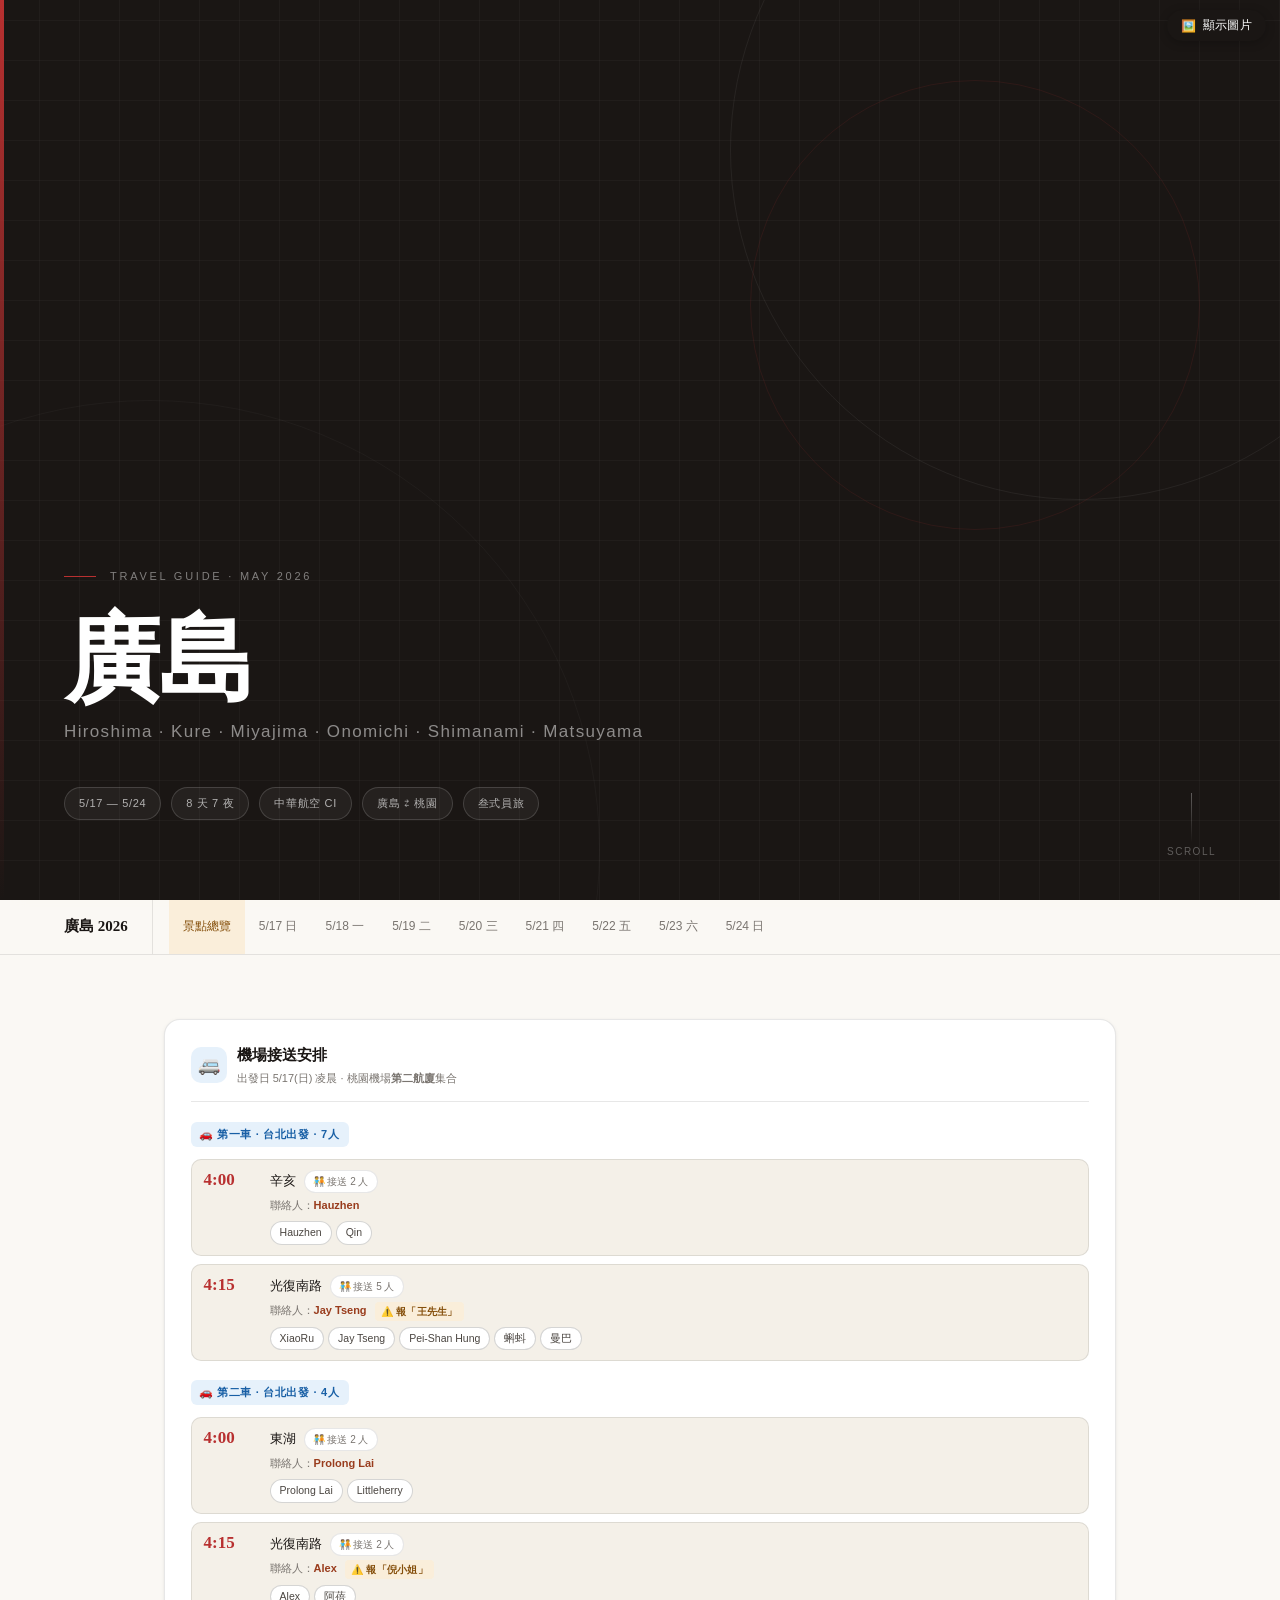
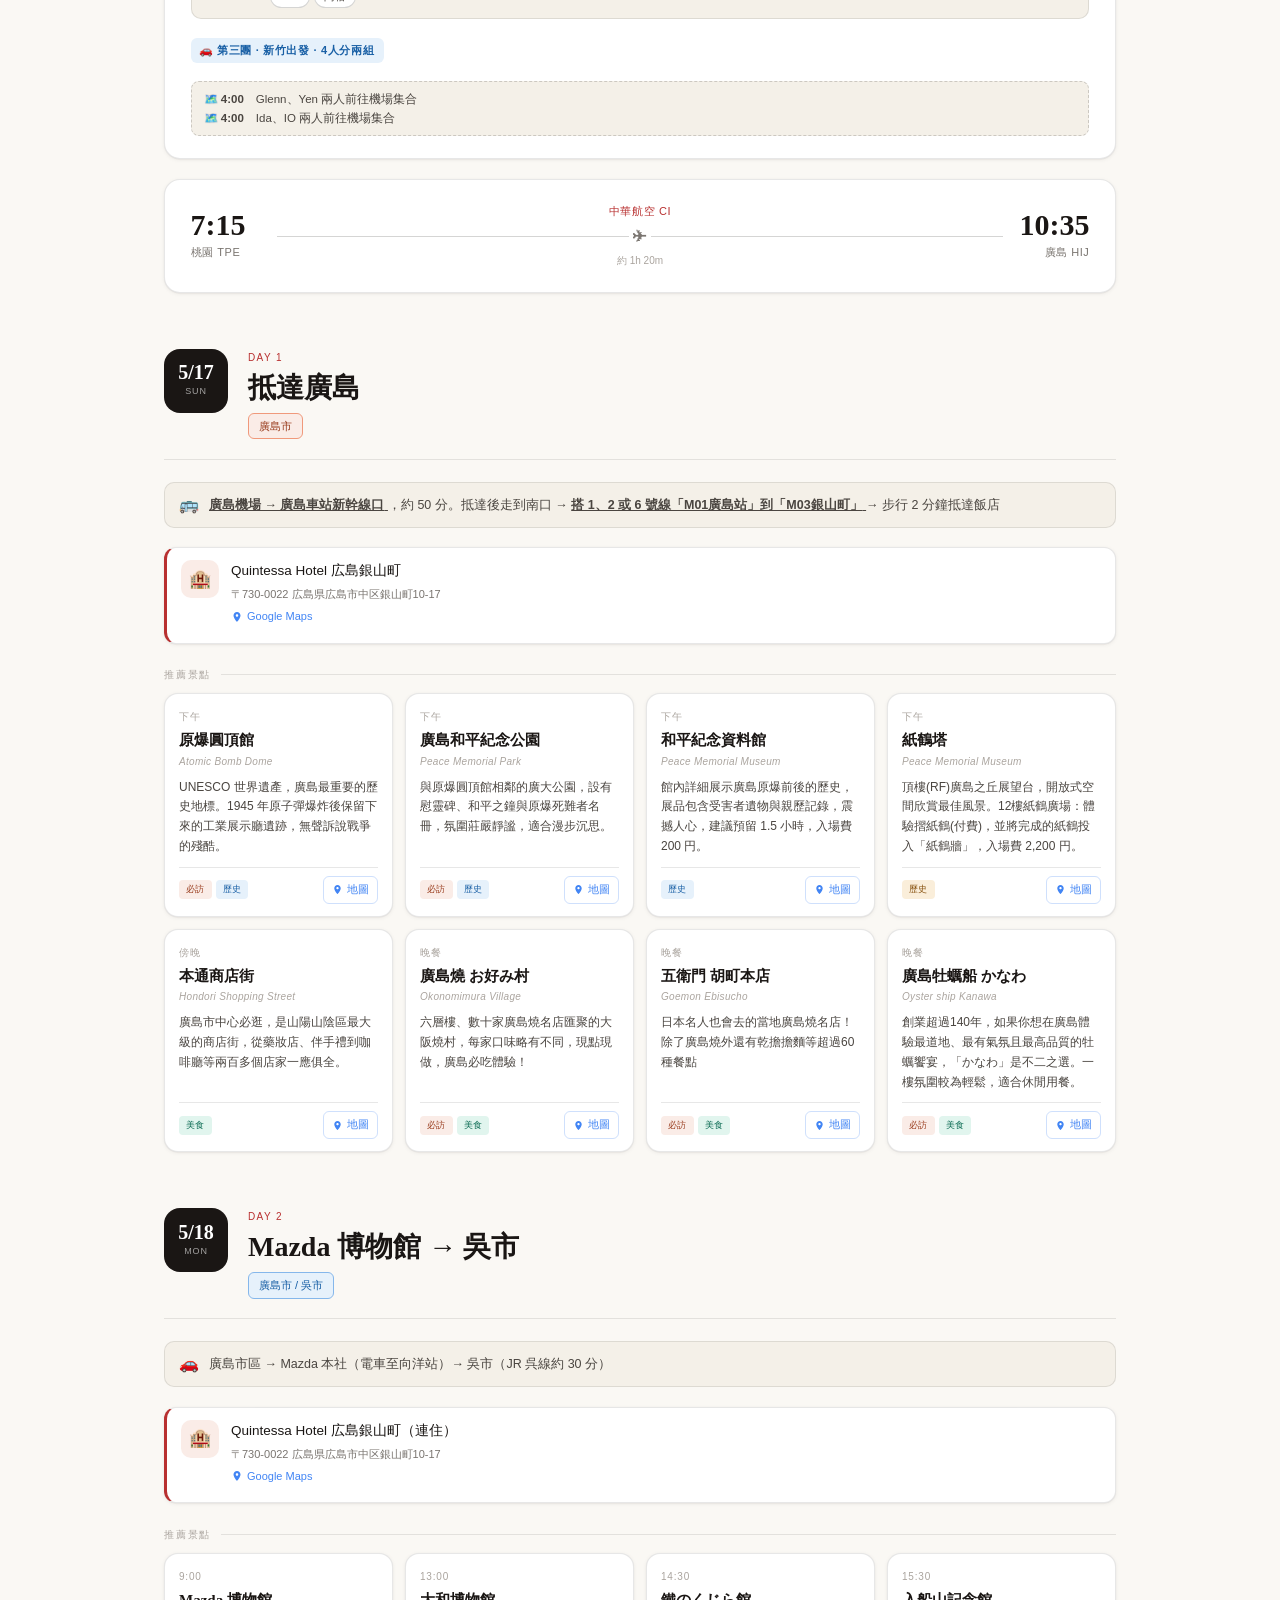
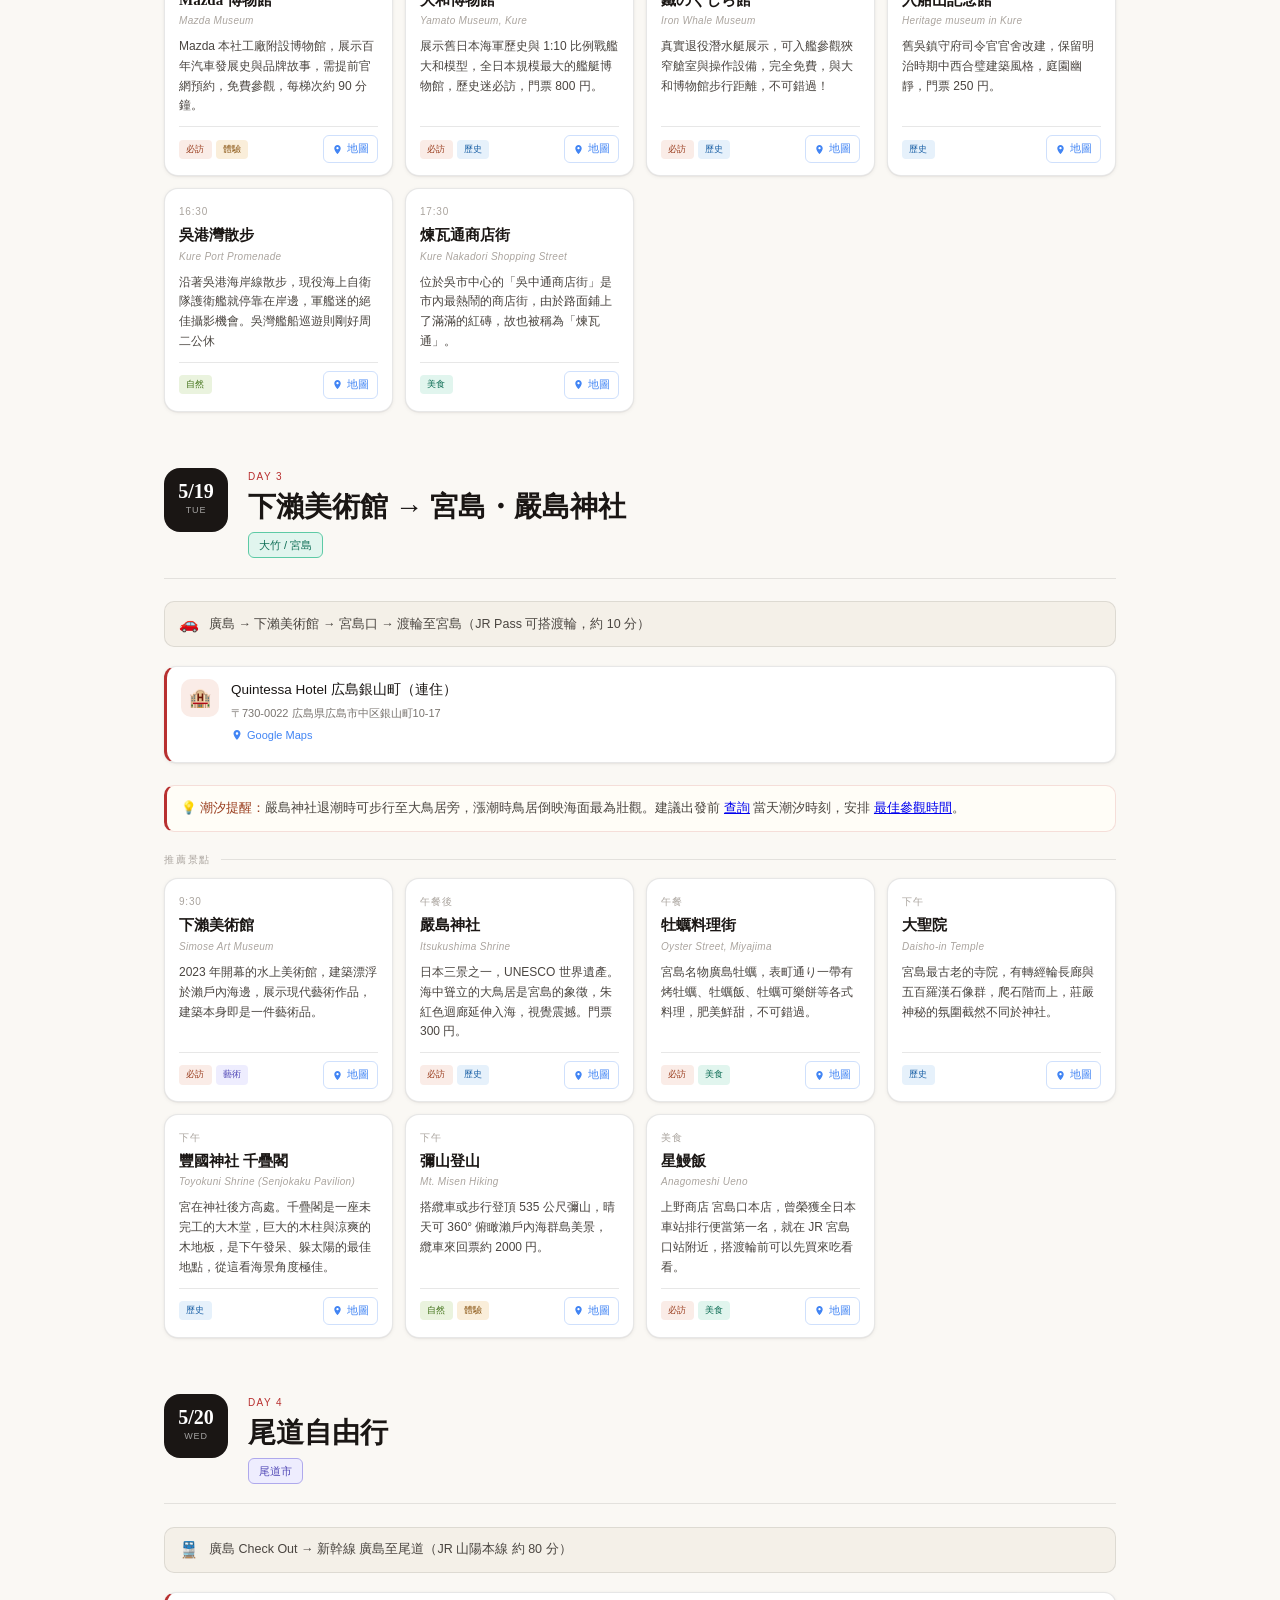
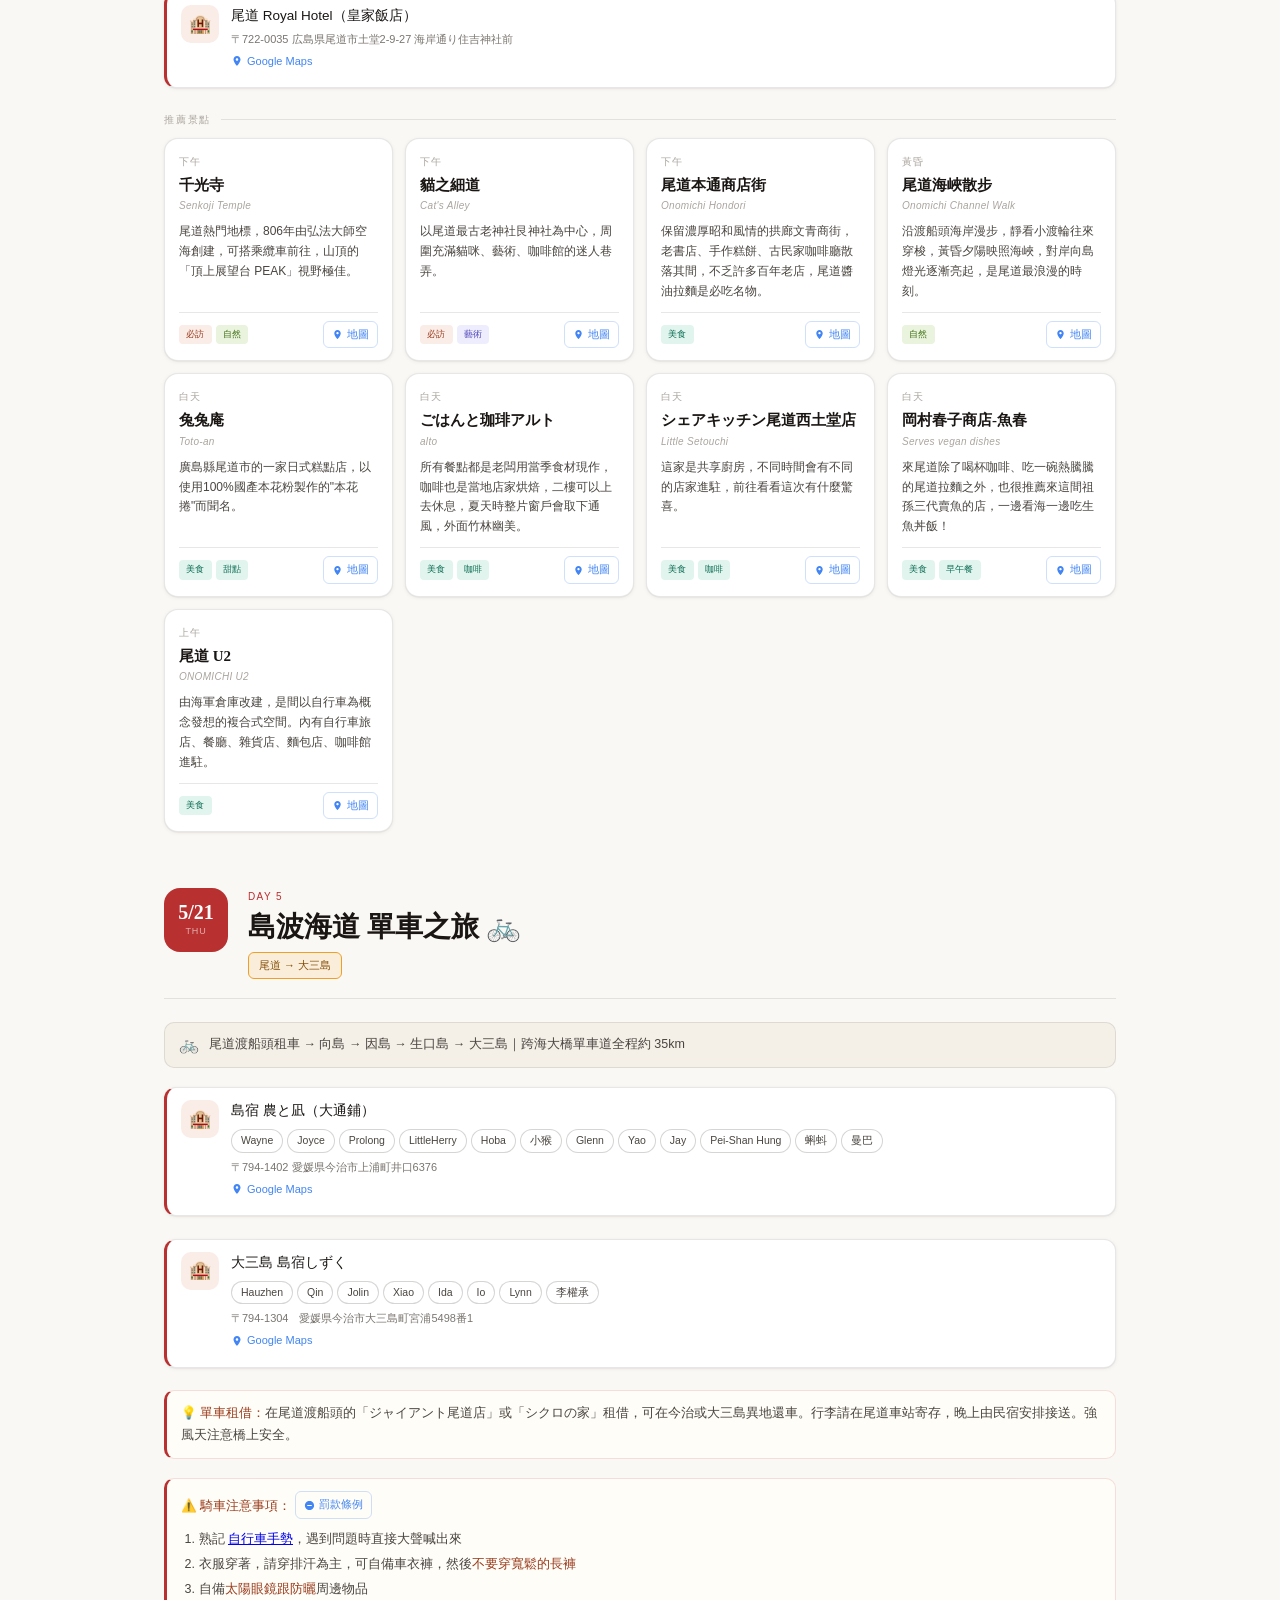
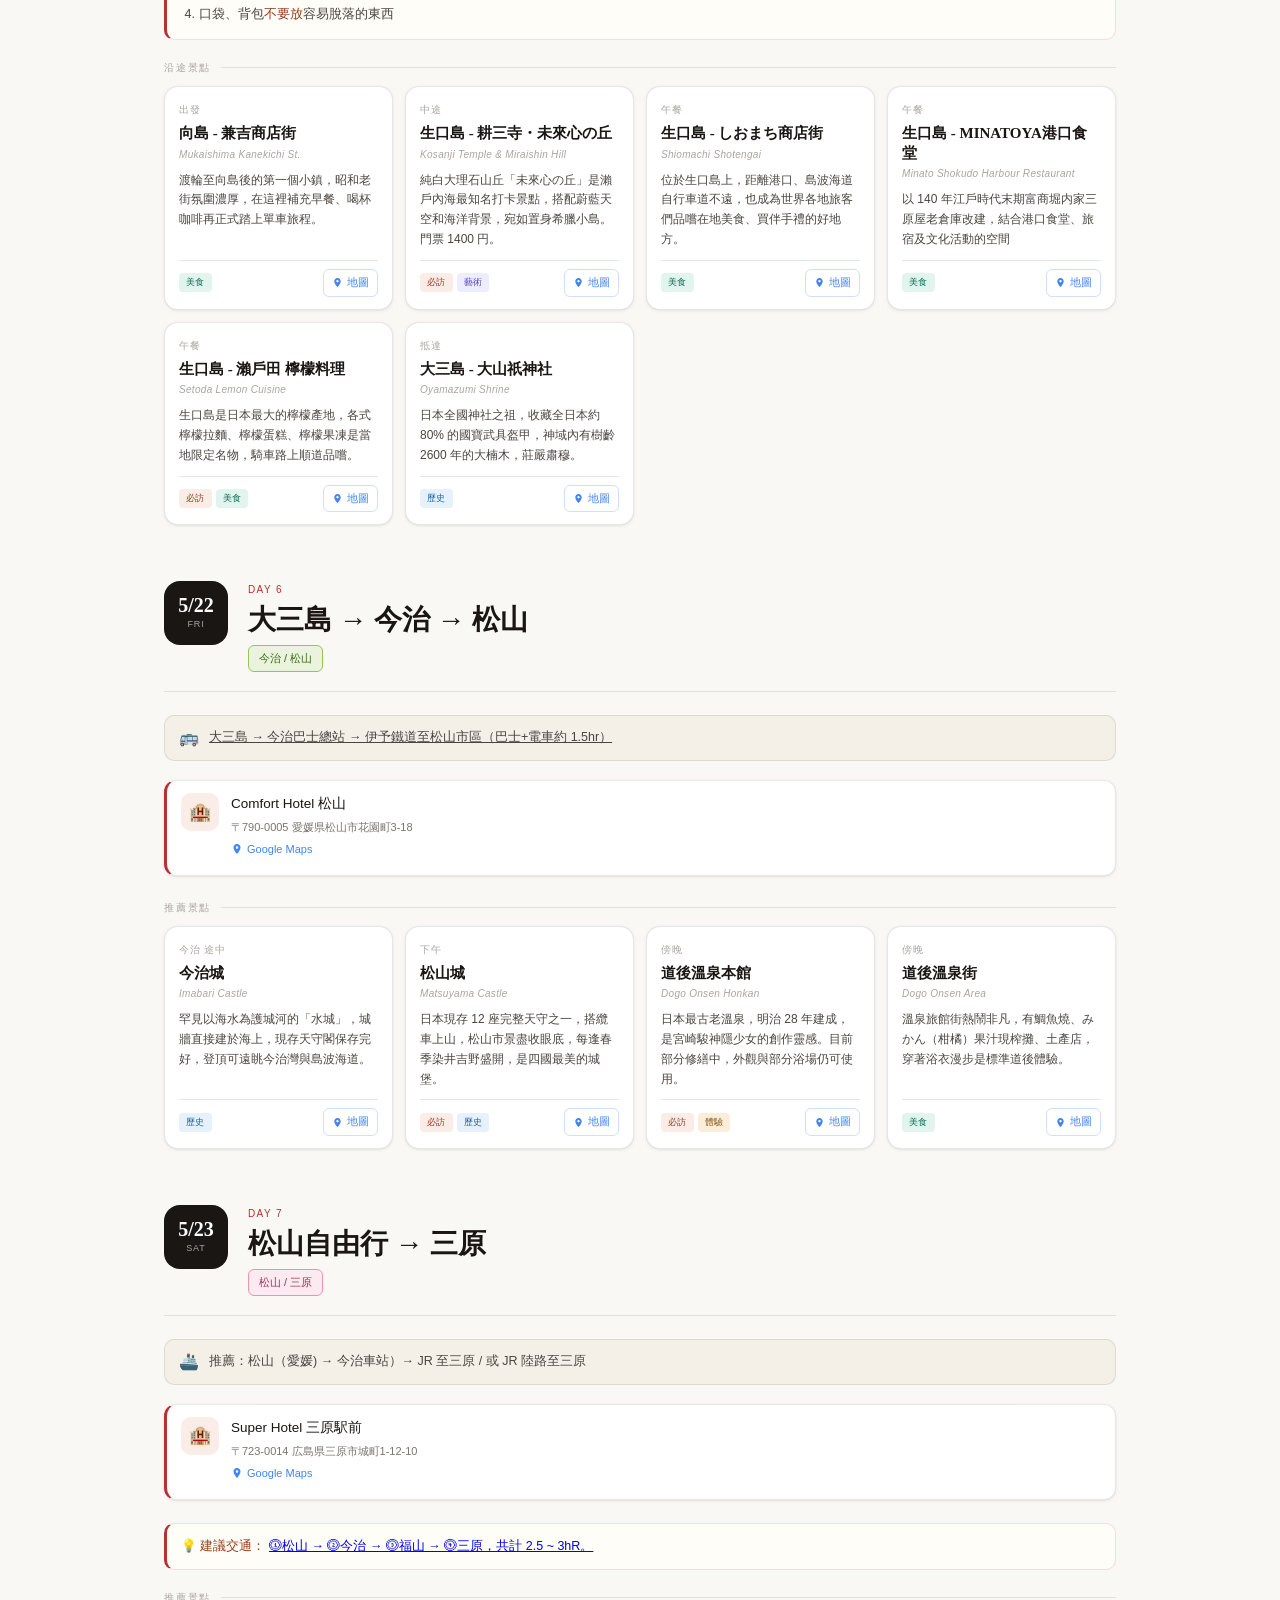
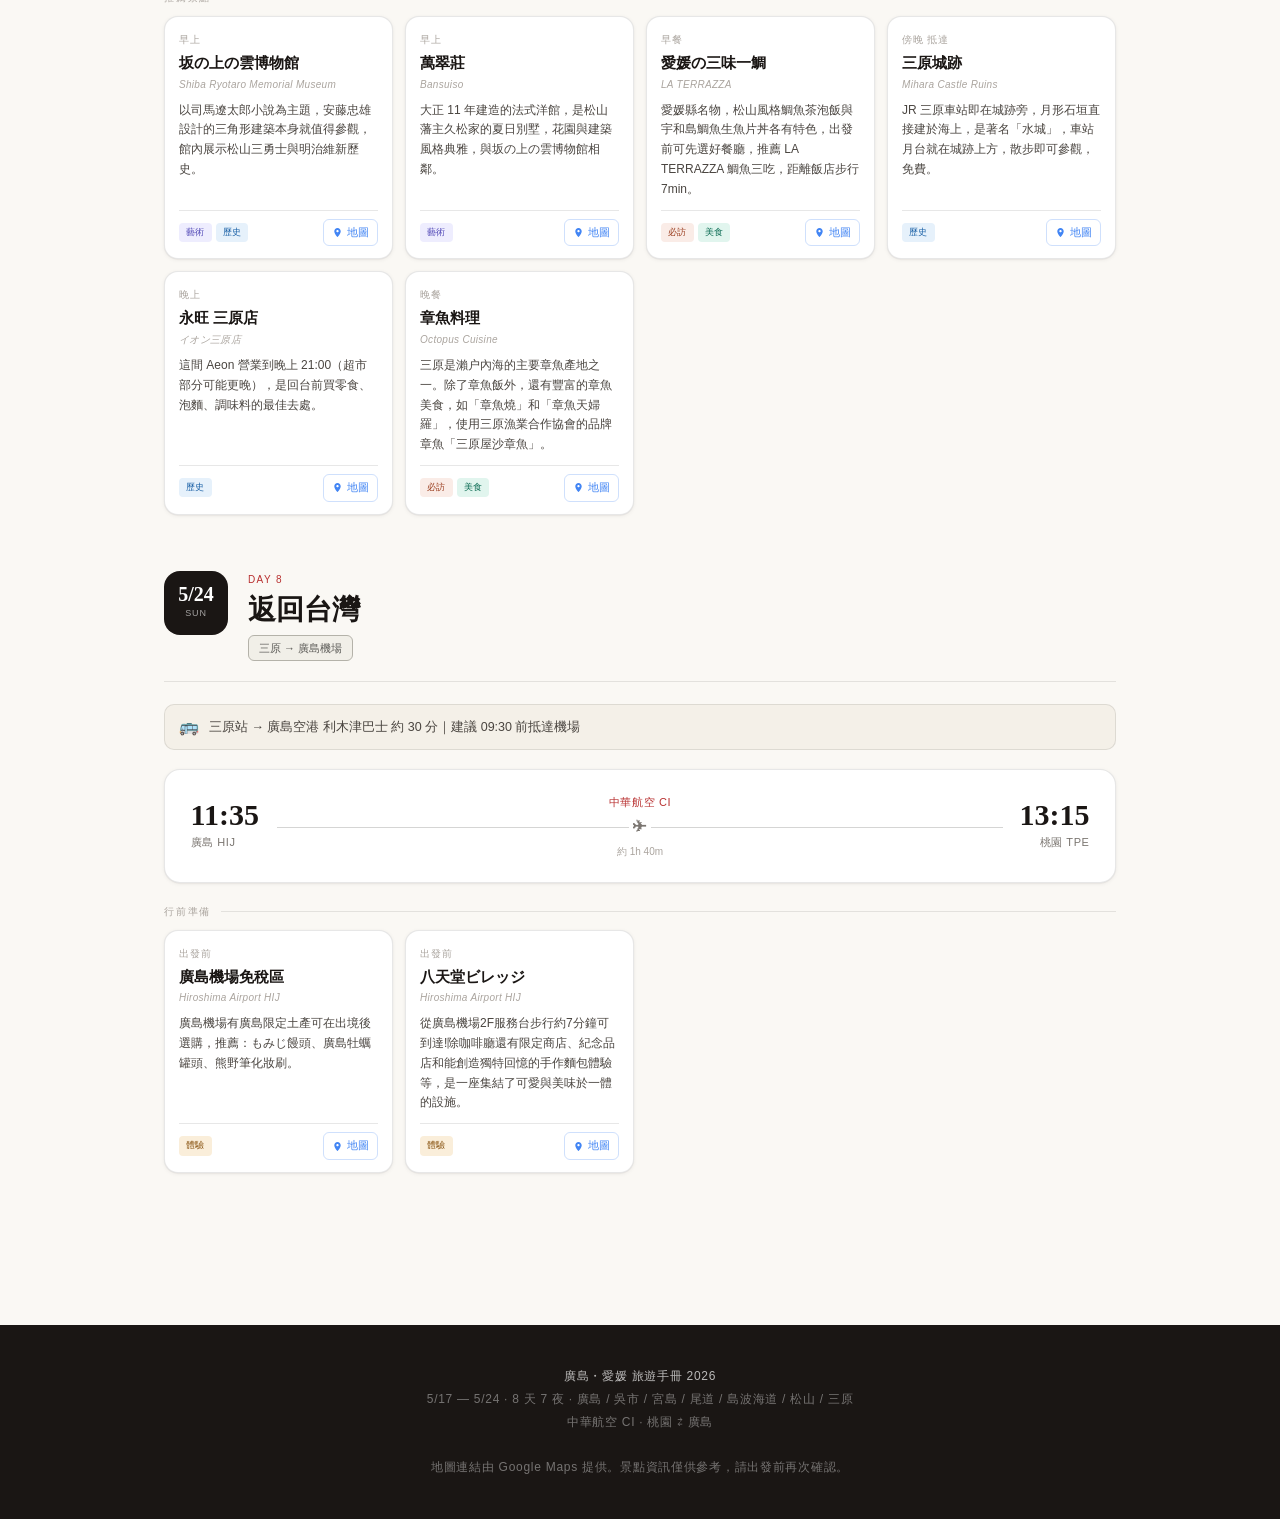
==== commit e0a69915: "往松山" ====
--- a/hiroshima-travel-guide.html
+++ b/hiroshima-travel-guide.html
@@ -1810,7 +1810,9 @@
 
     <div class="transport-bar">
       <span class="transport-icon">🚌</span>
+		 <a href="https://github.com/glenn543/2026-/blob/main/images/%E5%BE%80%E6%9D%BE%E5%B1%B1.jpg" style="color:inherit;">
       大三島 → 今治巴士總站 → 伊予鐵道至松山市區（巴士+電車約 1.5hr）
+		 </a>
     </div>
 
     <div class="hotel-card">
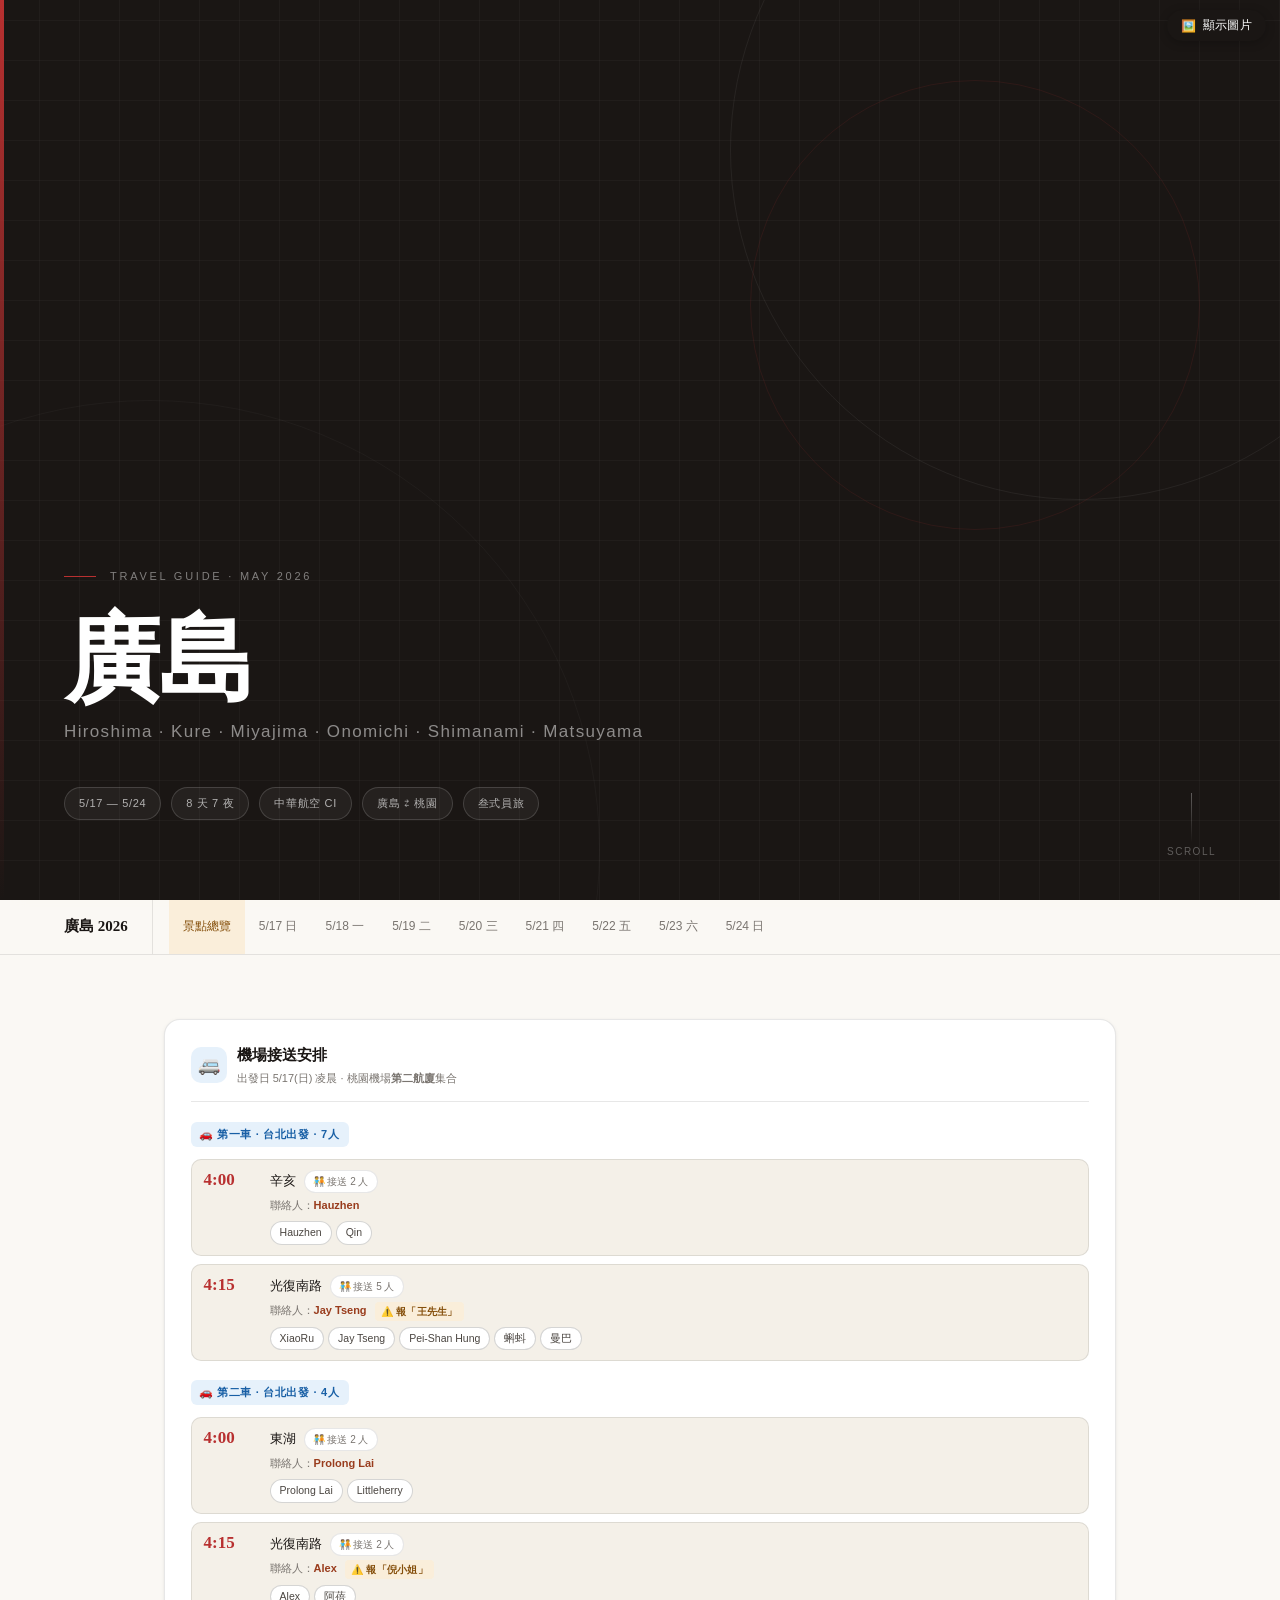
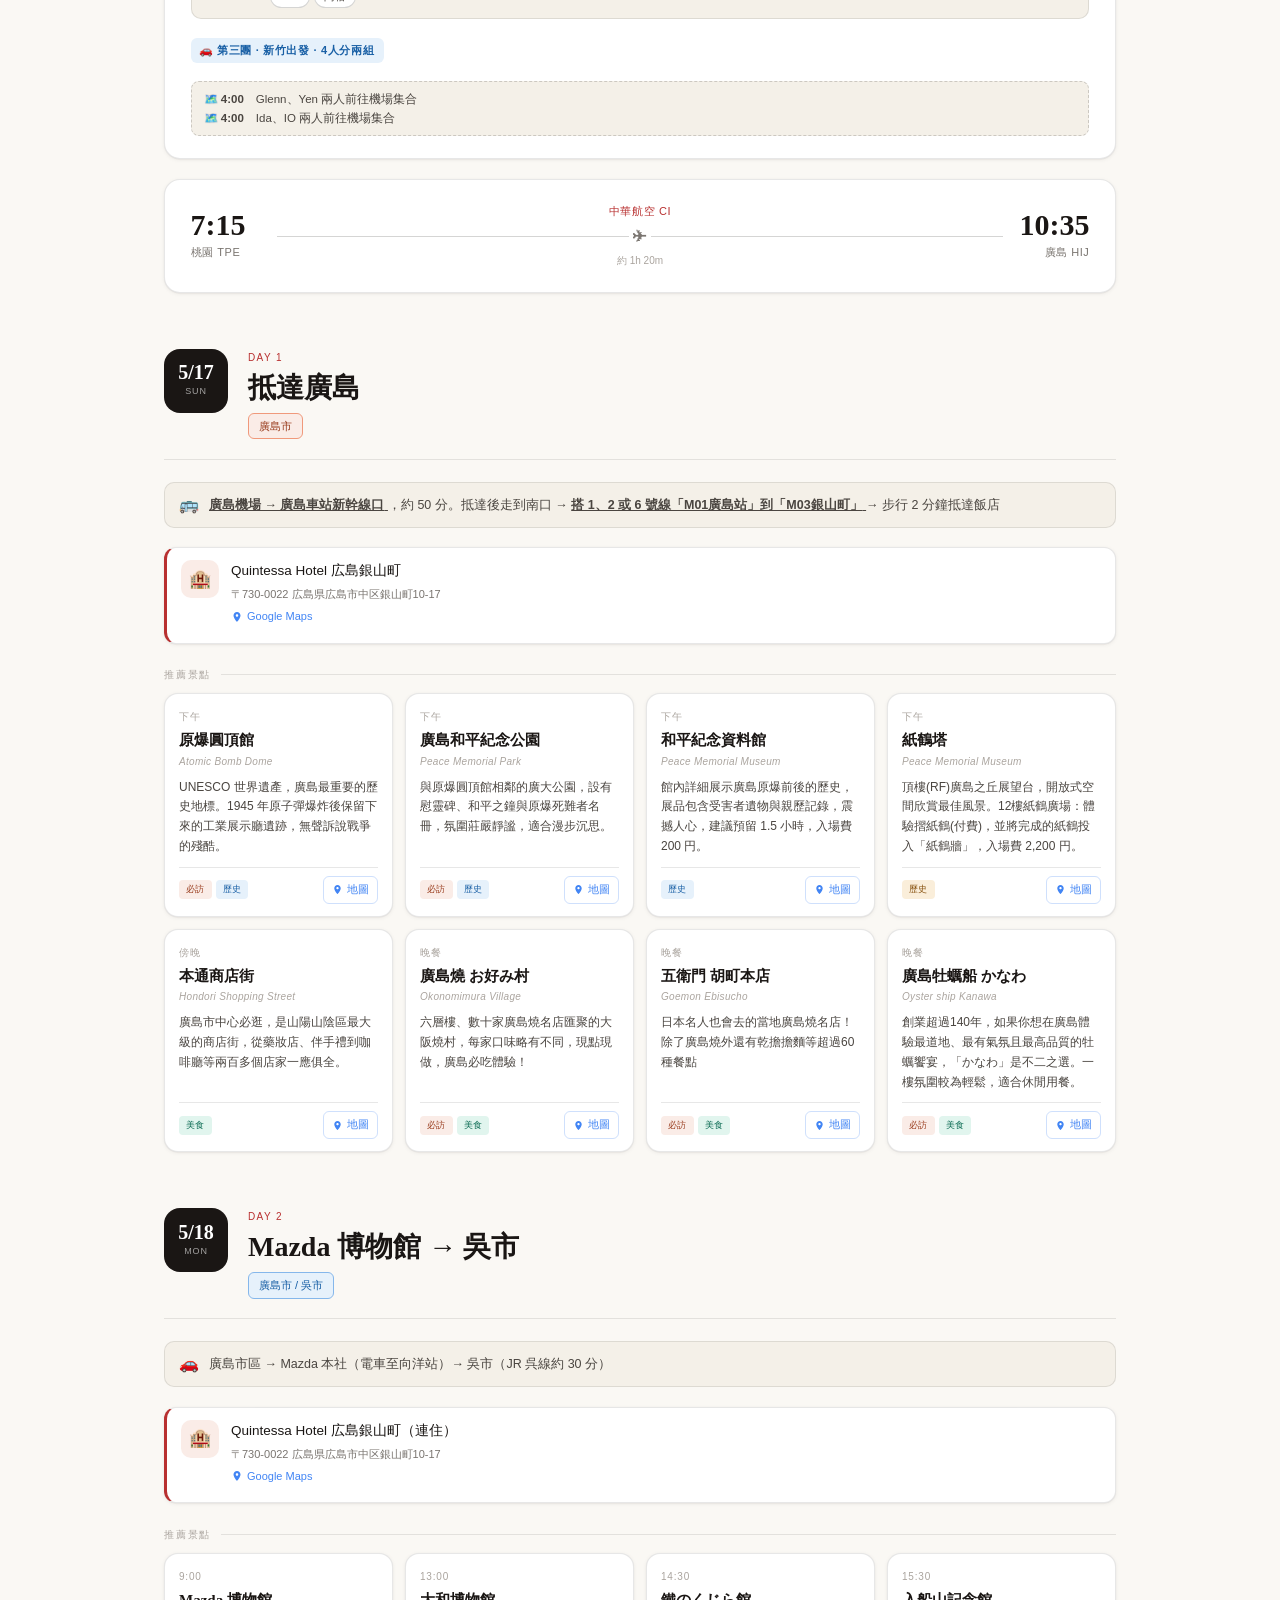
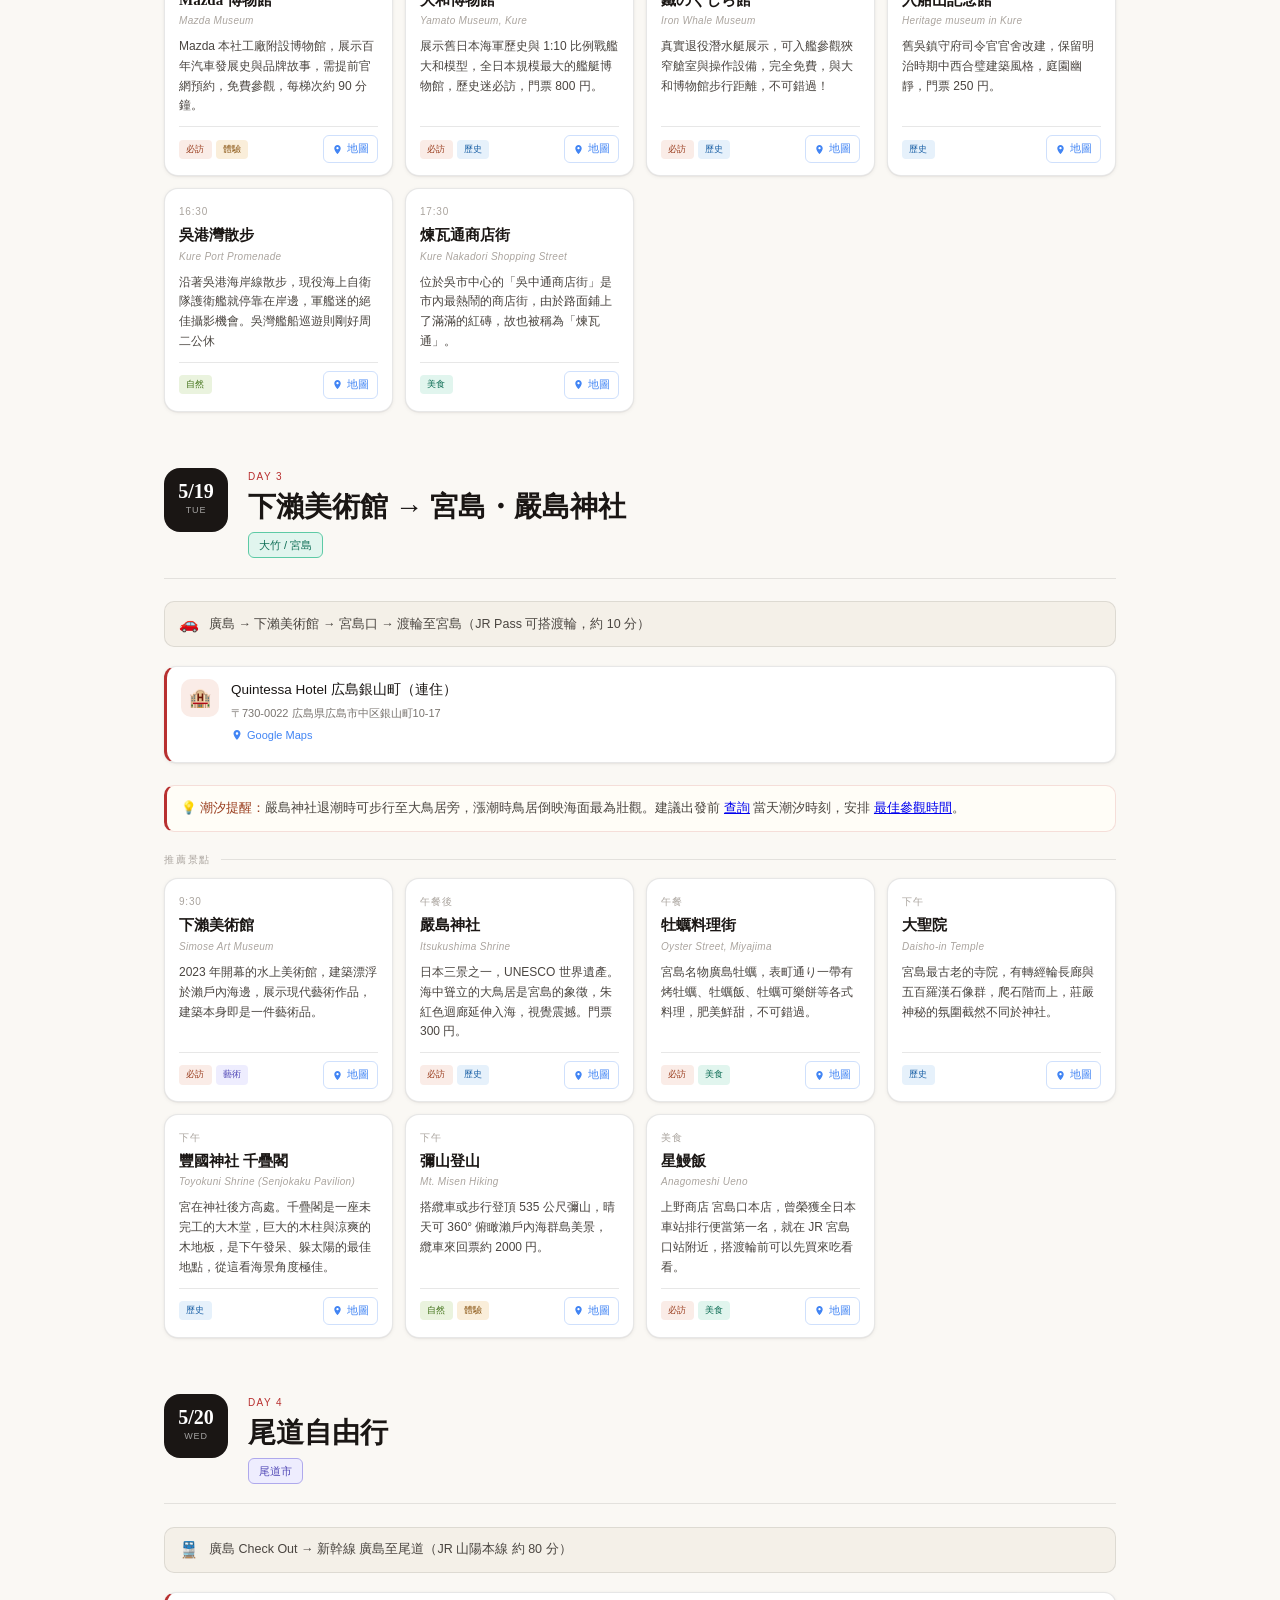
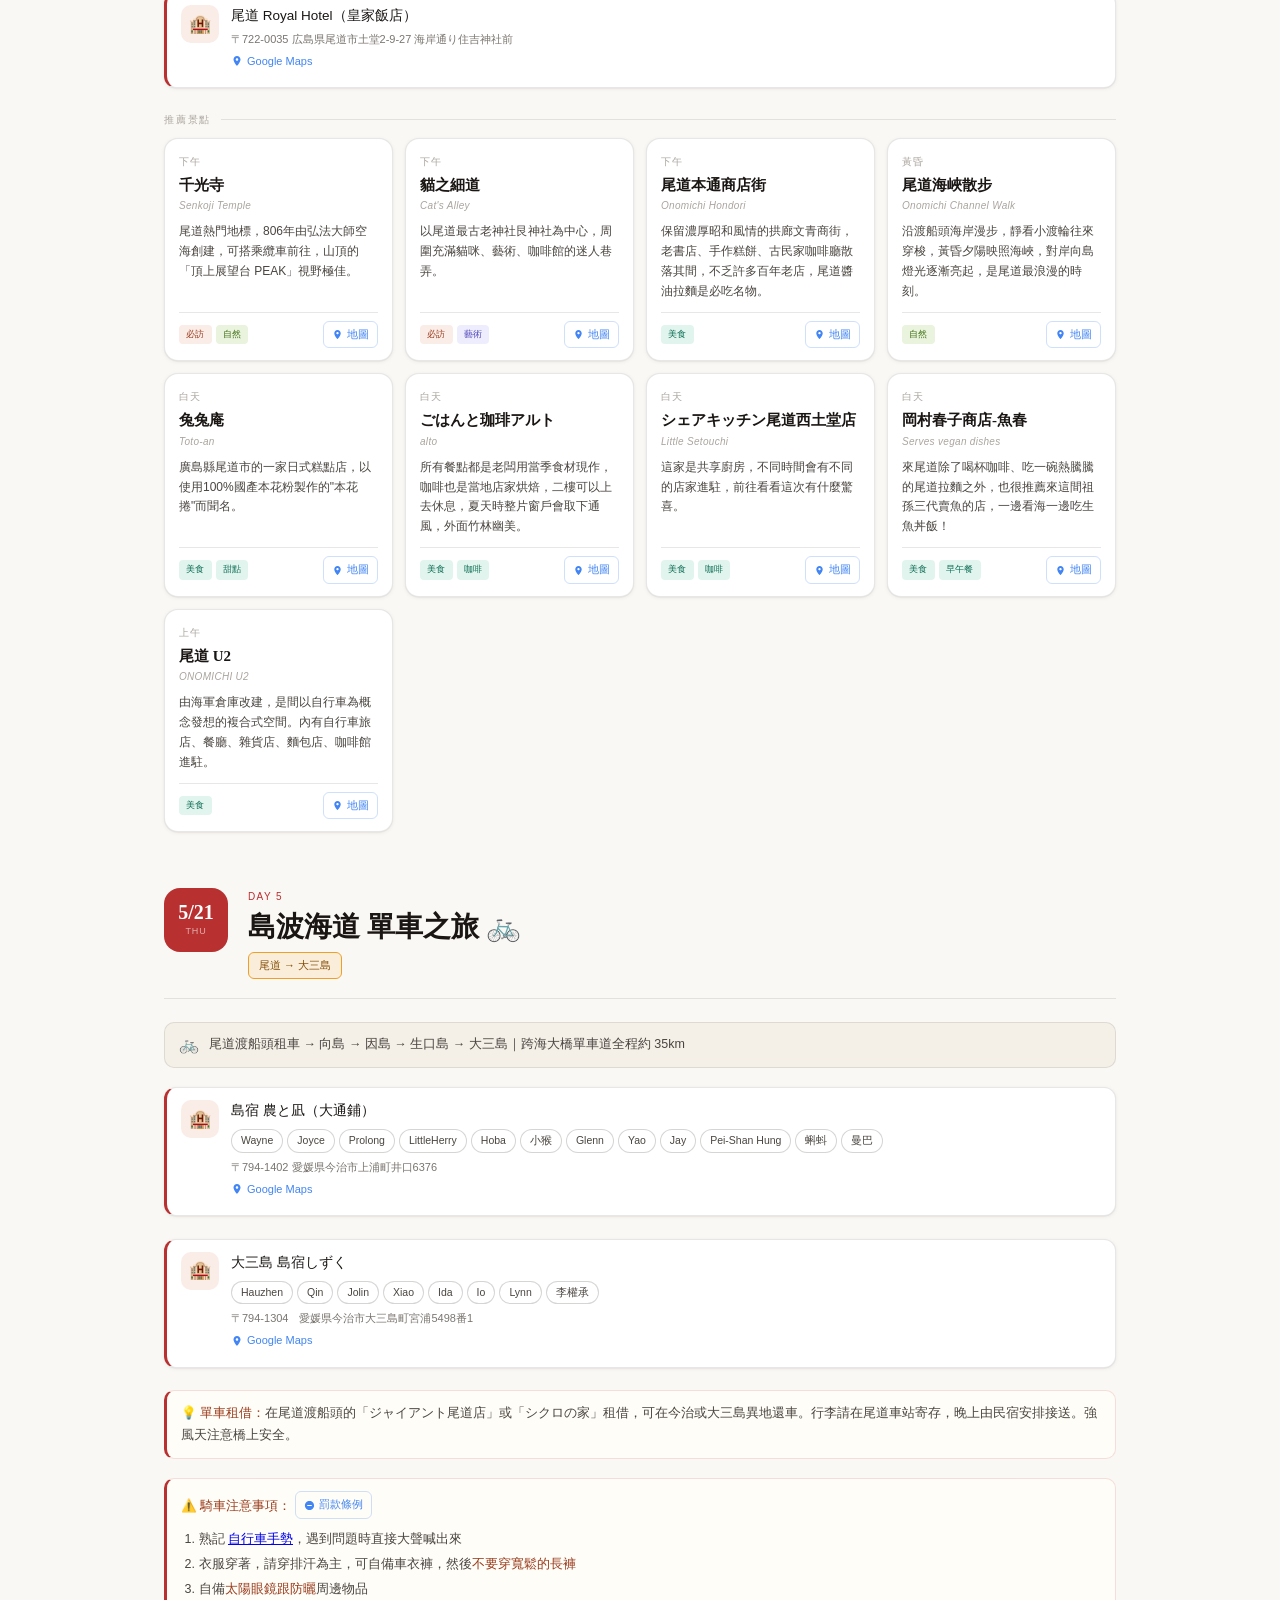
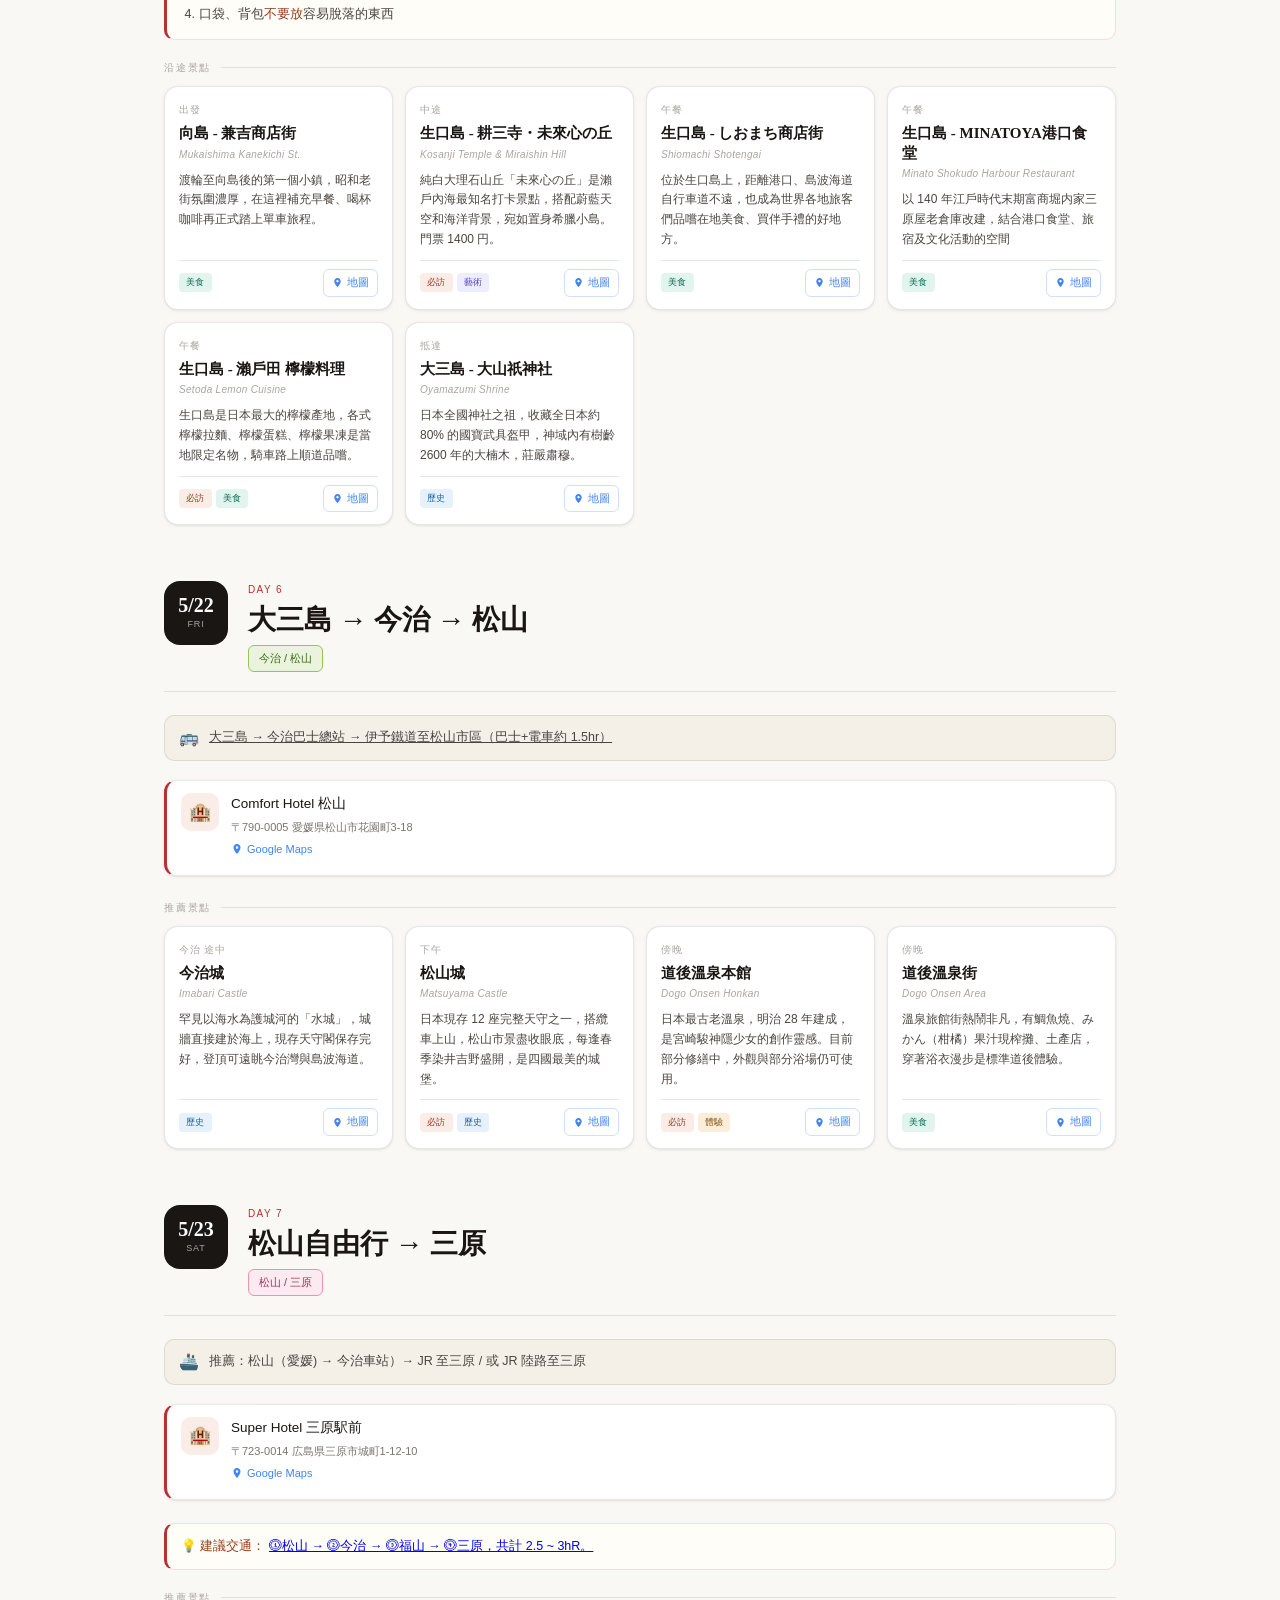
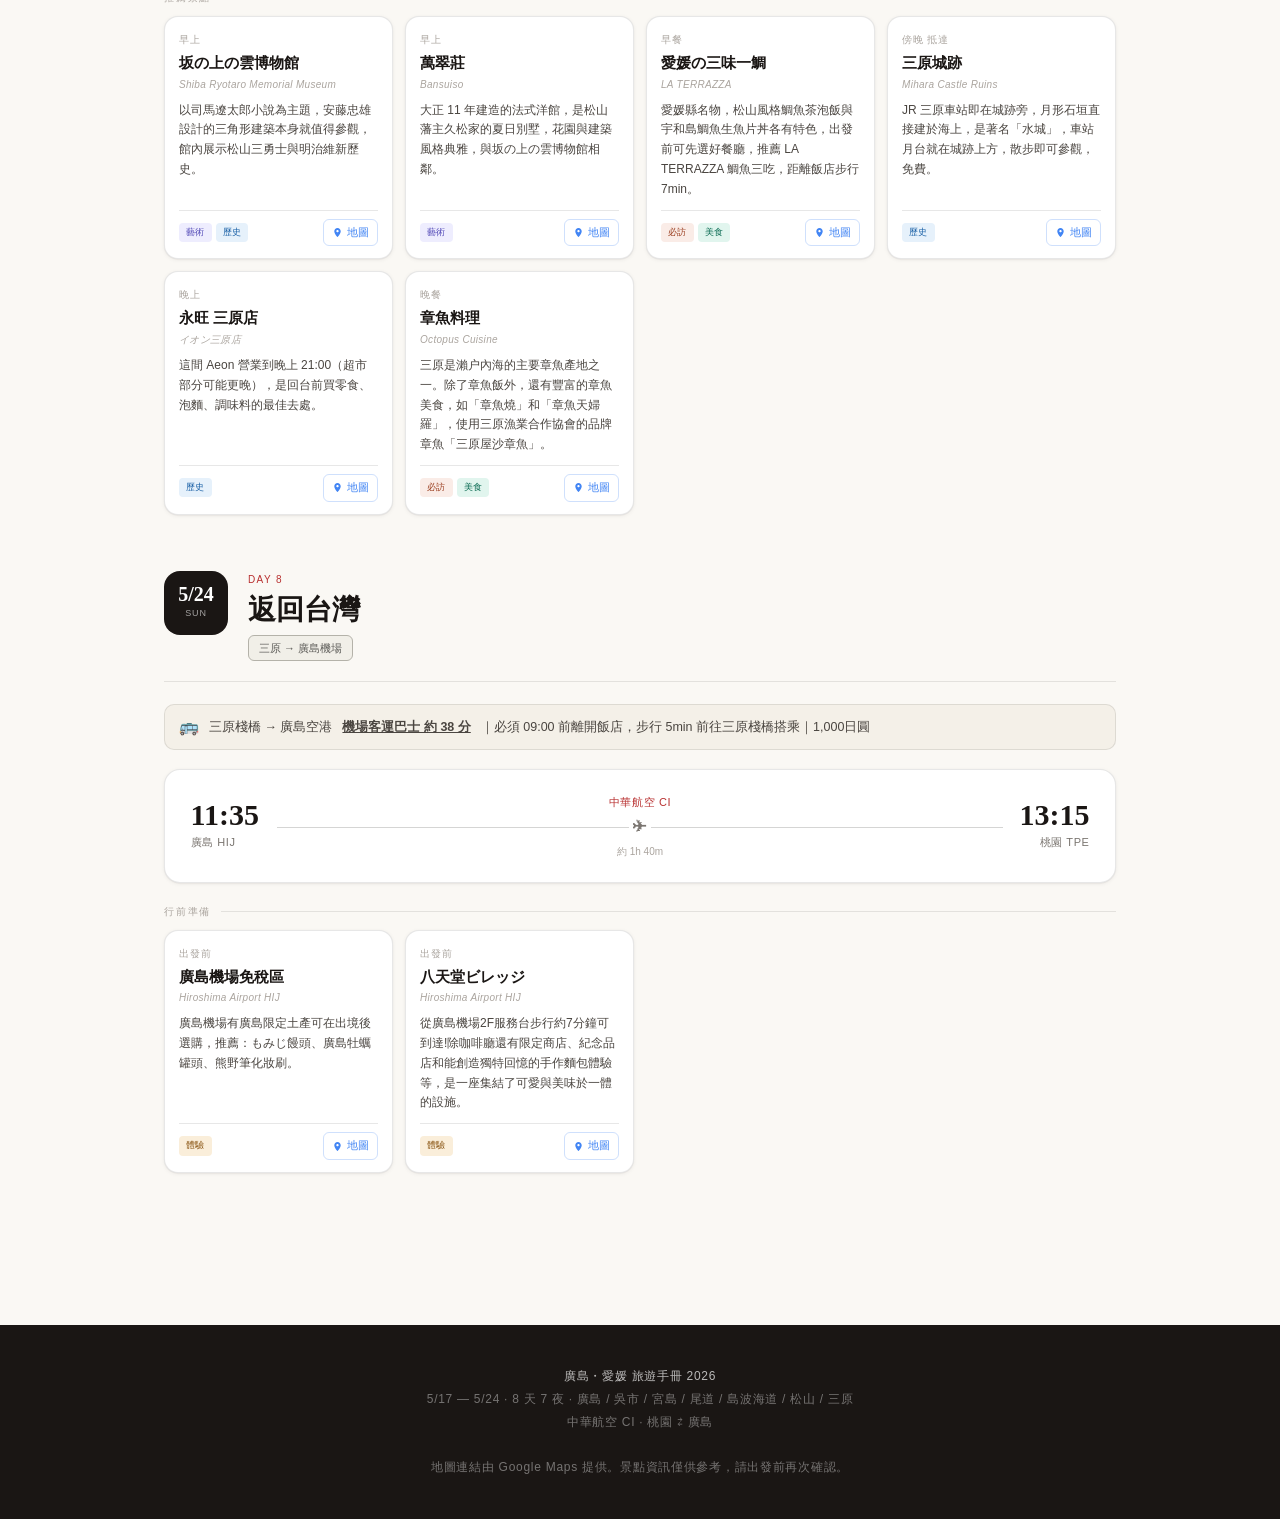
==== commit 78ac850a: "前往機場" ====
--- a/hiroshima-travel-guide.html
+++ b/hiroshima-travel-guide.html
@@ -1810,7 +1810,7 @@
 
     <div class="transport-bar">
       <span class="transport-icon">🚌</span>
-		 <a href="https://github.com/glenn543/2026-/blob/main/images/%E5%BE%80%E6%9D%BE%E5%B1%B1.jpg" style="color:inherit;">
+		 <a href="https://github.com/glenn543/2026-/blob/main/images/%E5%BE%80%E6%9D%BE%E5%B1%B1.jpg?raw=true" style="color:inherit;">
       大三島 → 今治巴士總站 → 伊予鐵道至松山市區（巴士+電車約 1.5hr）
 		 </a>
     </div>
@@ -2041,7 +2041,11 @@
 
     <div class="transport-bar">
       <span class="transport-icon">🚌</span>
-      三原站 → 廣島空港 利木津巴士 約 30 分｜建議 09:30 前抵達機場
+		三原棧橋 → 廣島空港
+		<a href="https://www.hij.airport.jp/tw/access/timetable/4.html" style="color:inherit;">
+    <strong>機場客運巴士 約 38 分</strong>
+    </a>
+       ｜必須 09:00 前離開飯店，步行 5min 前往三原棧橋搭乘｜1,000日圓
     </div>
 
     <div class="flight-card">
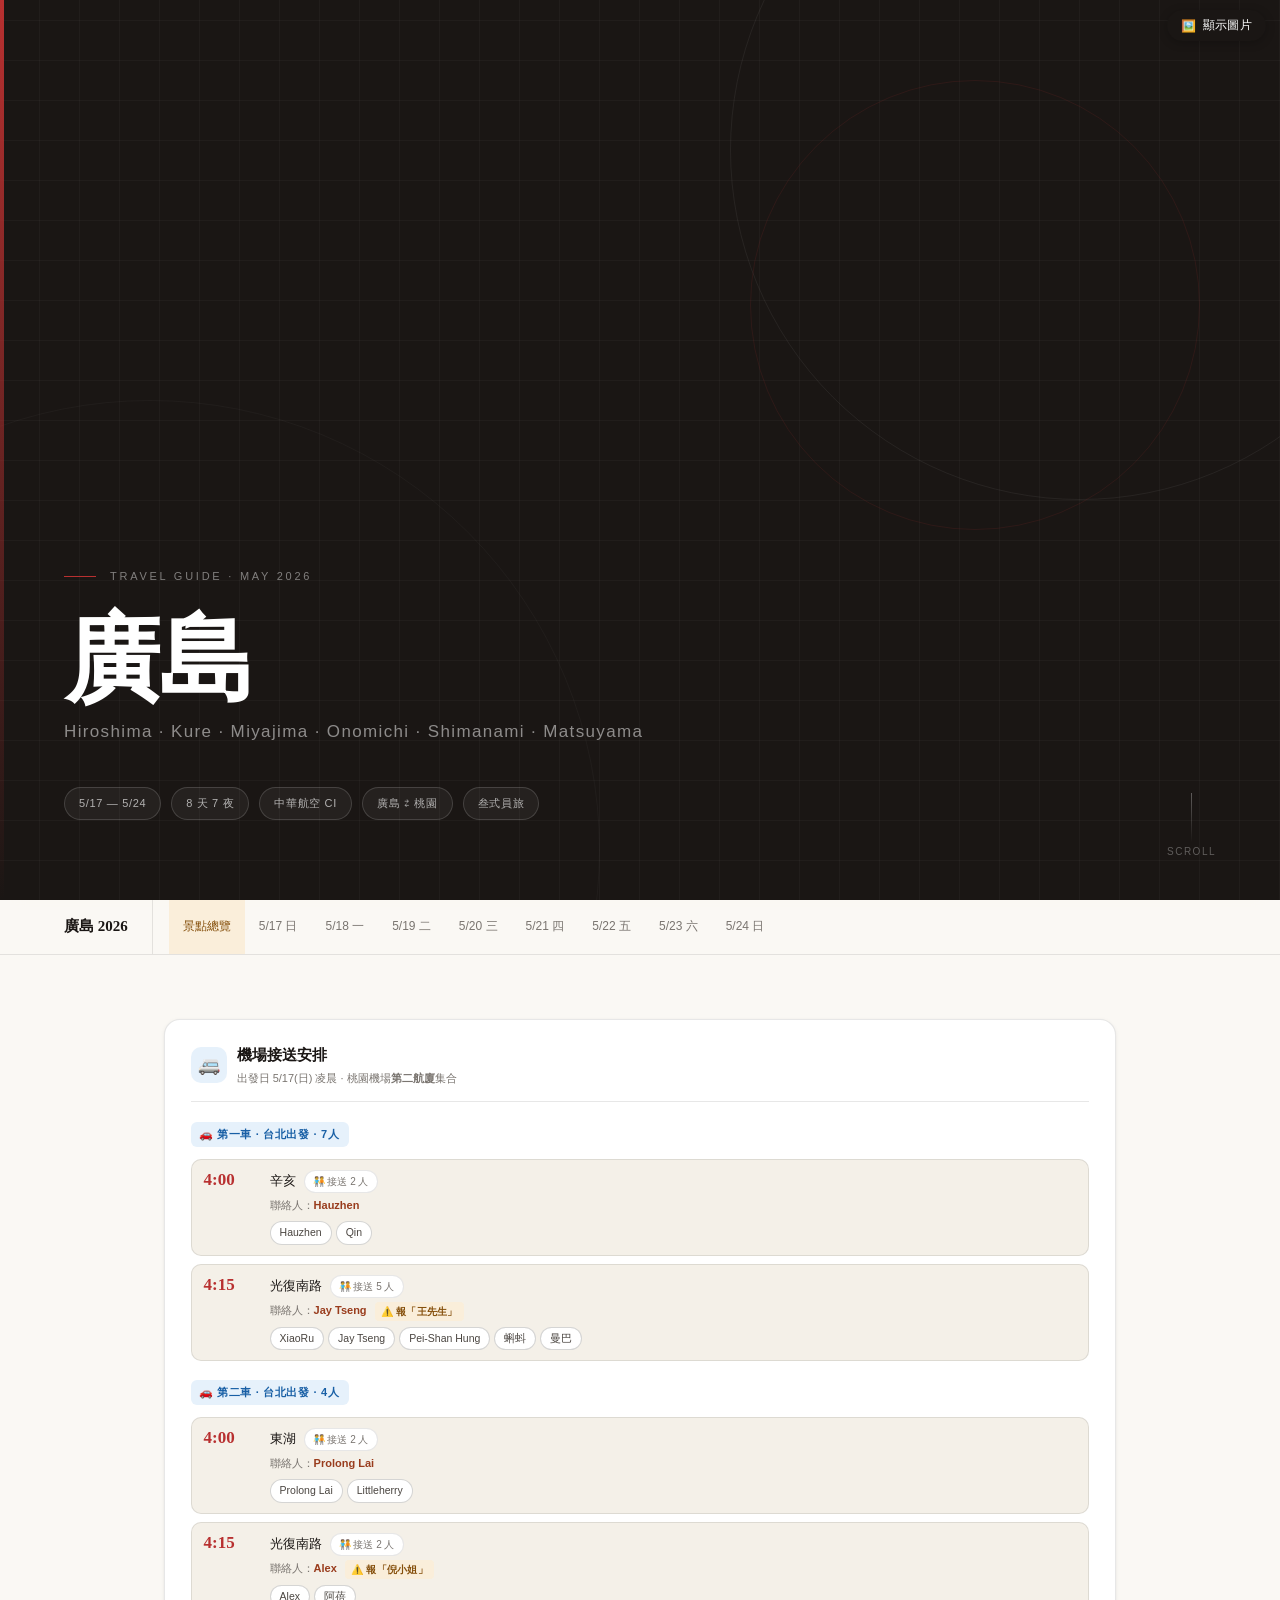
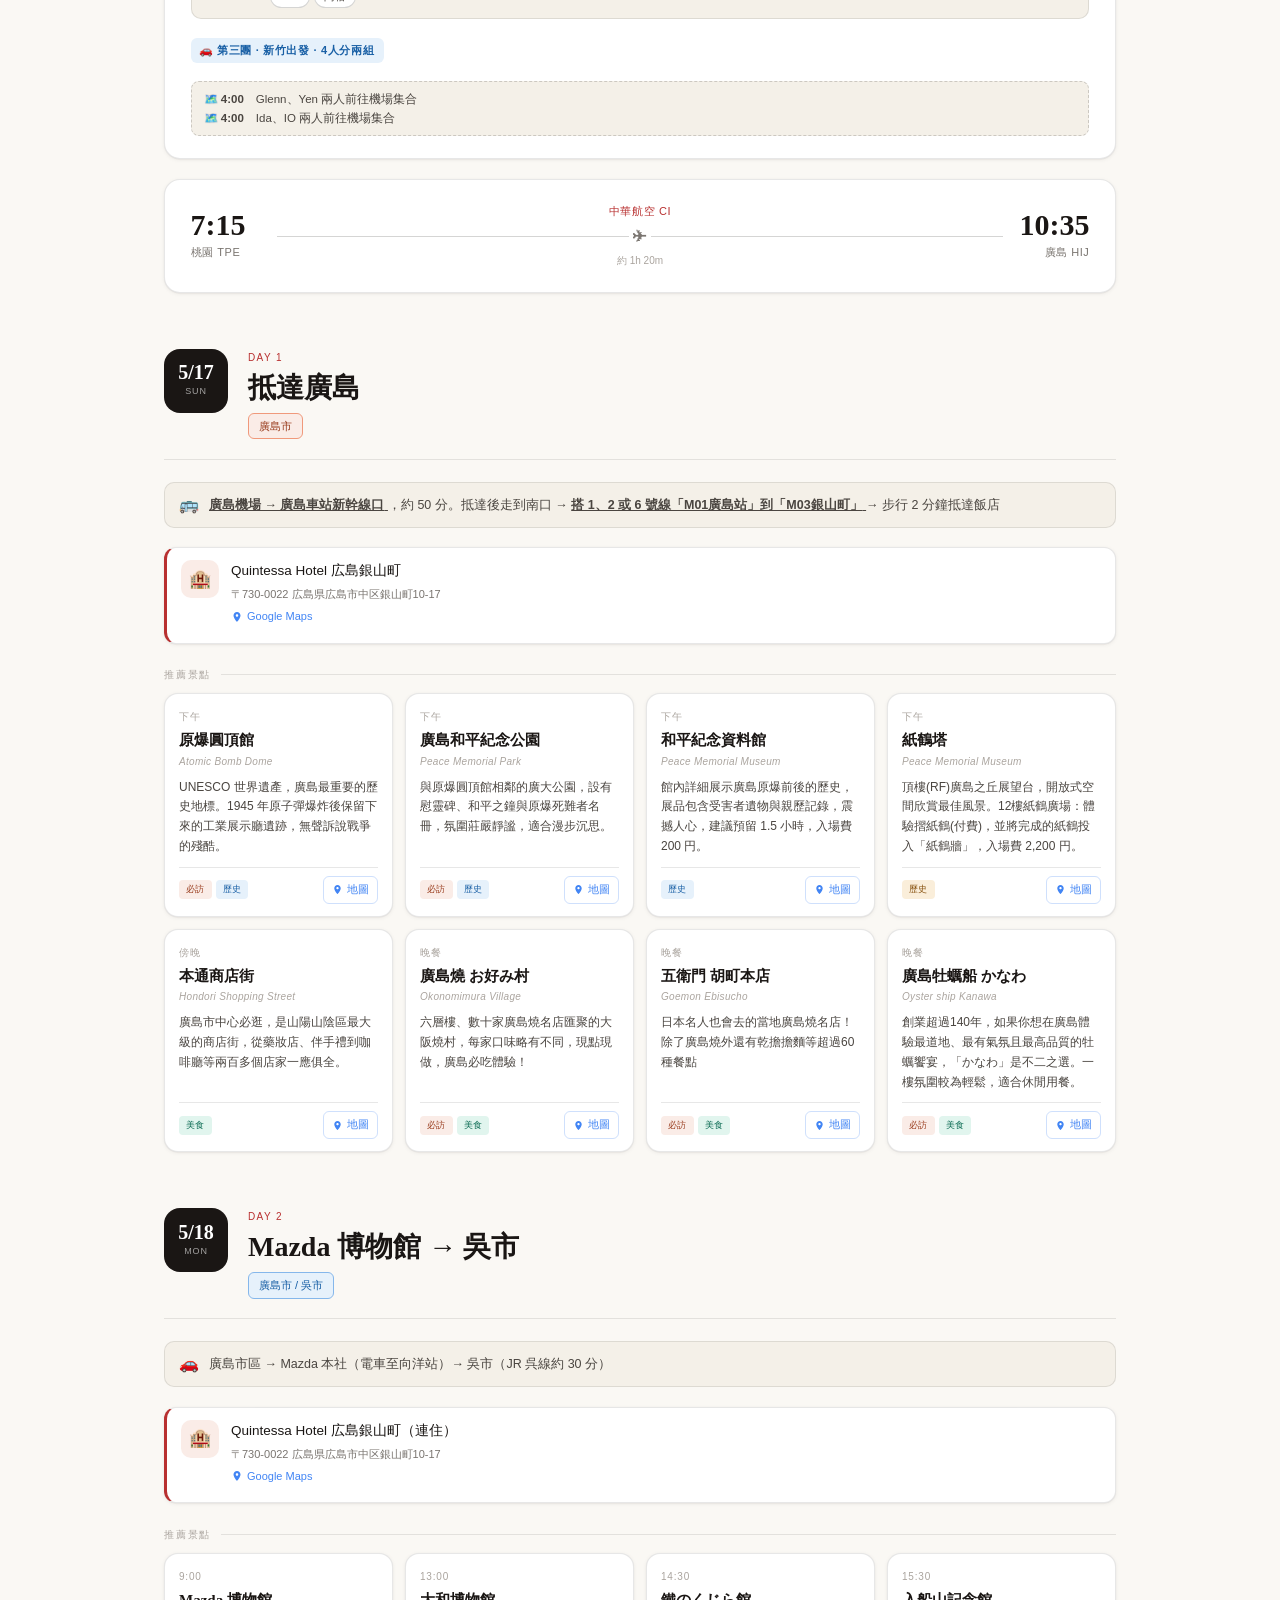
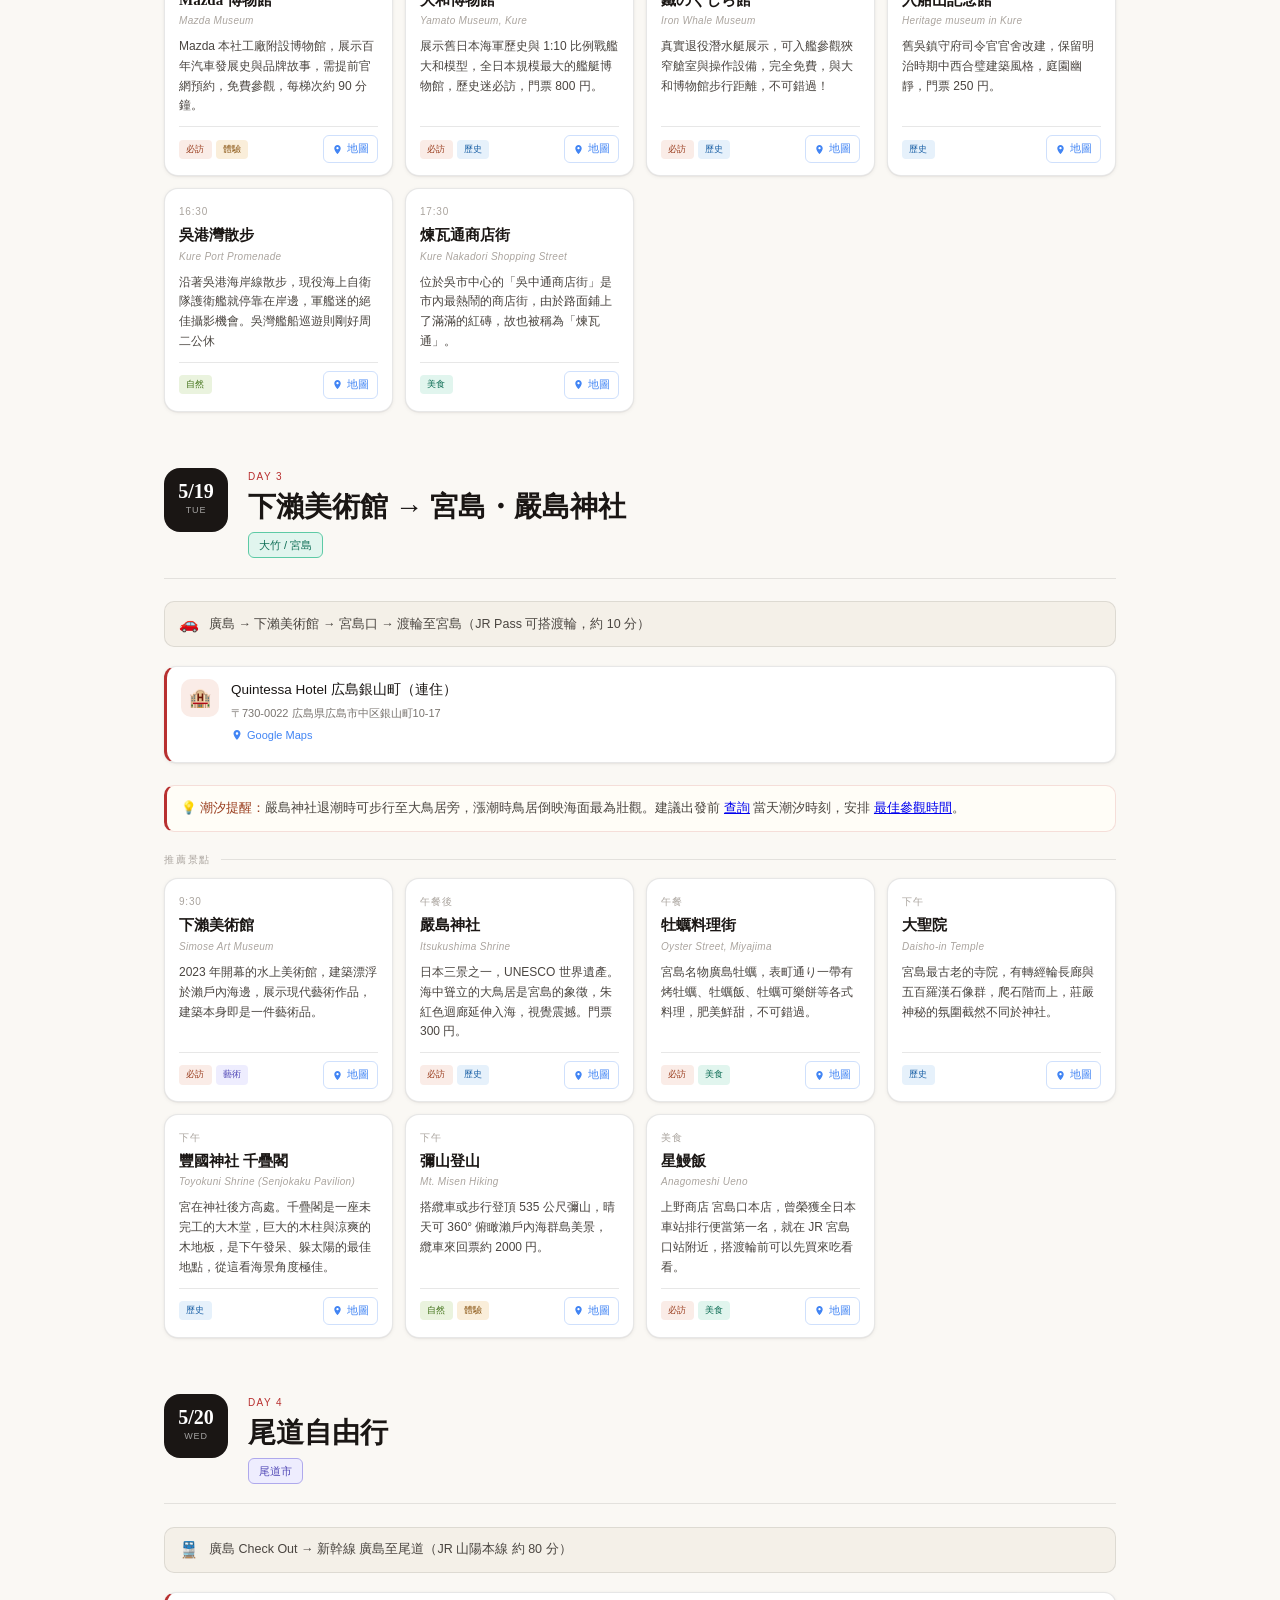
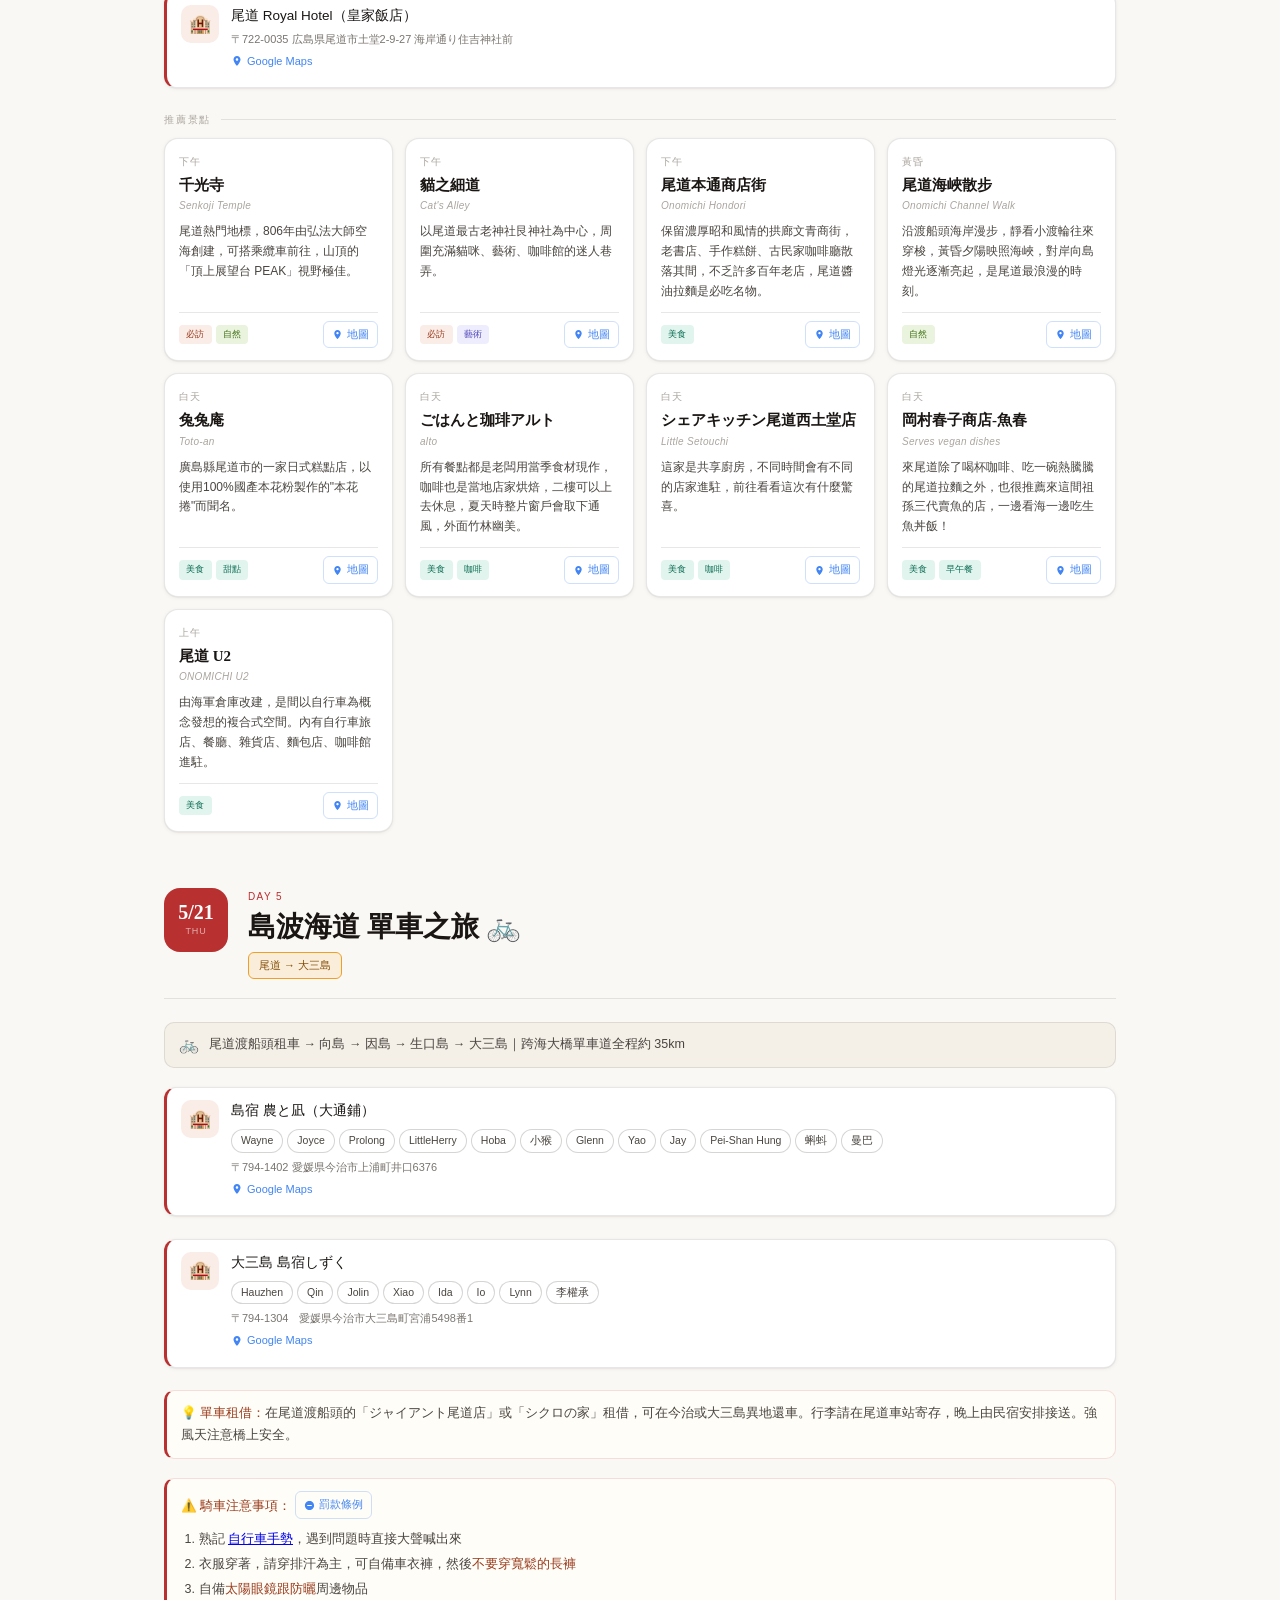
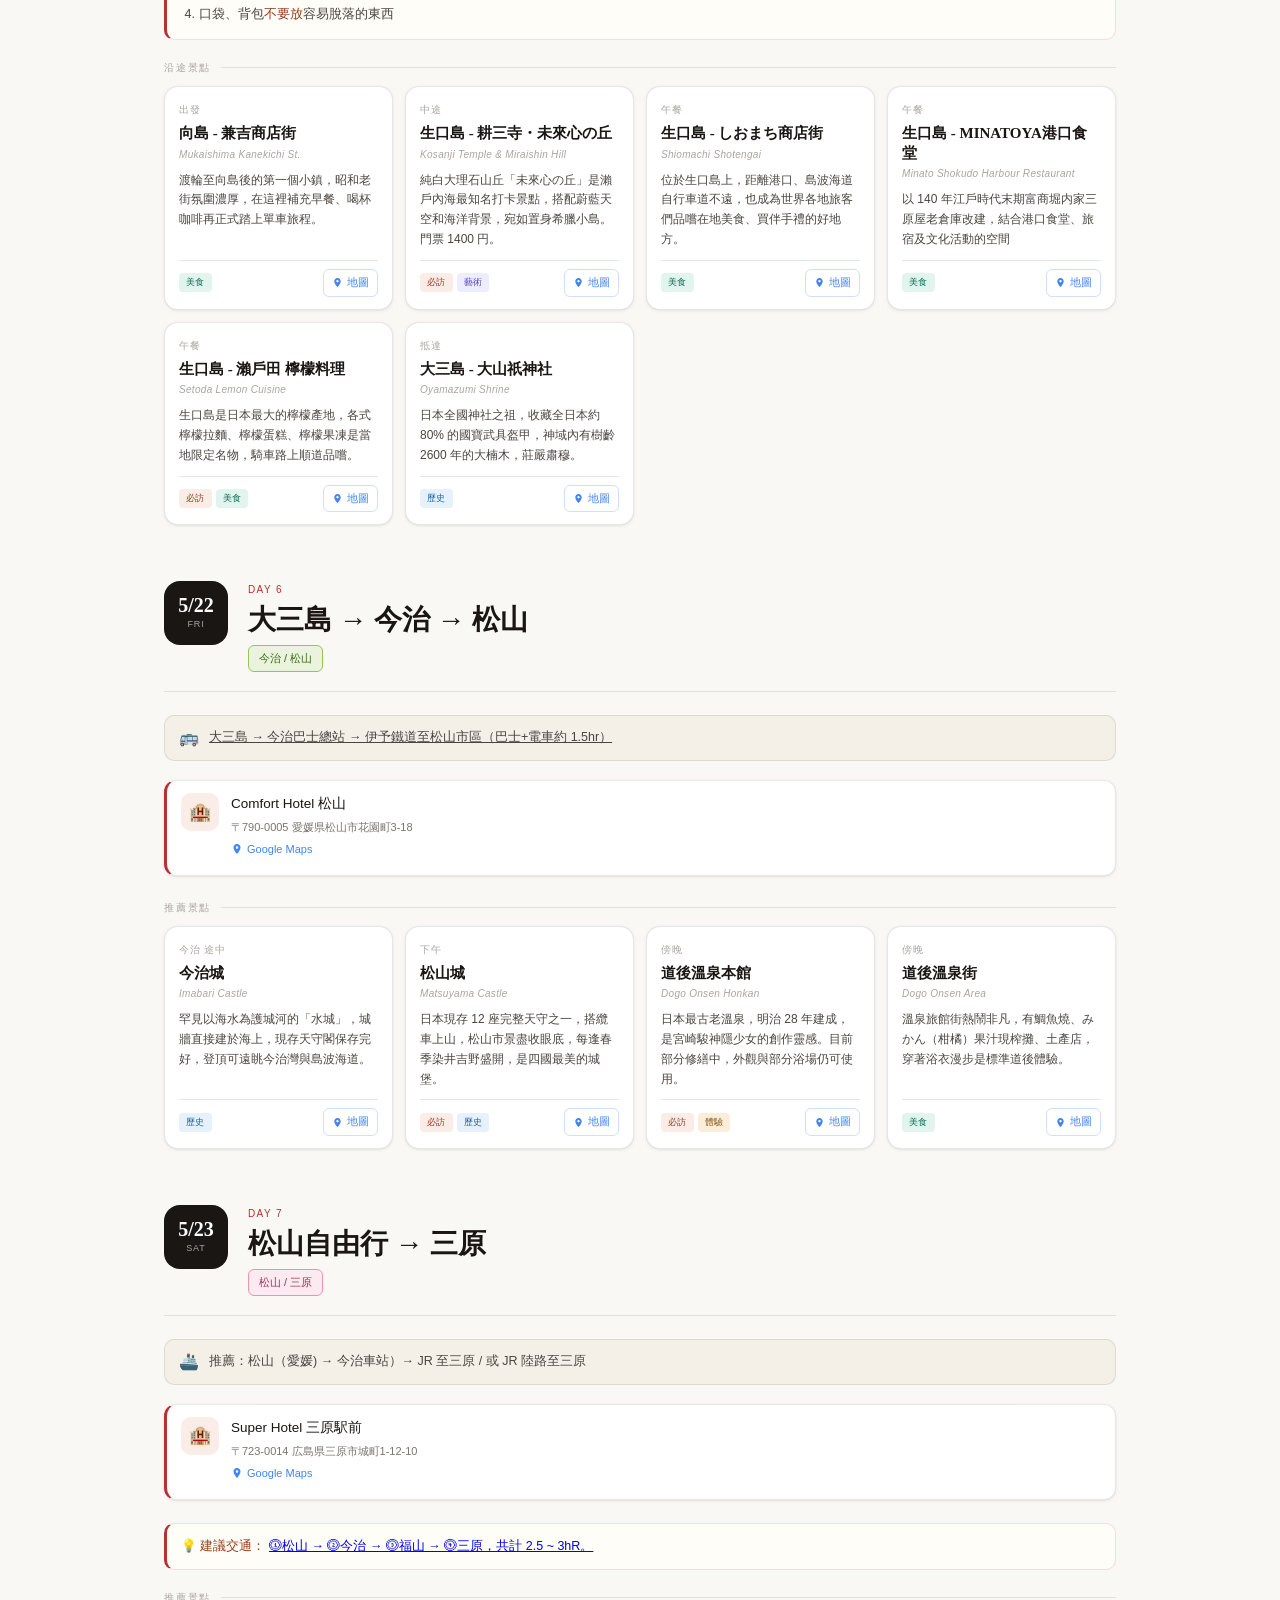
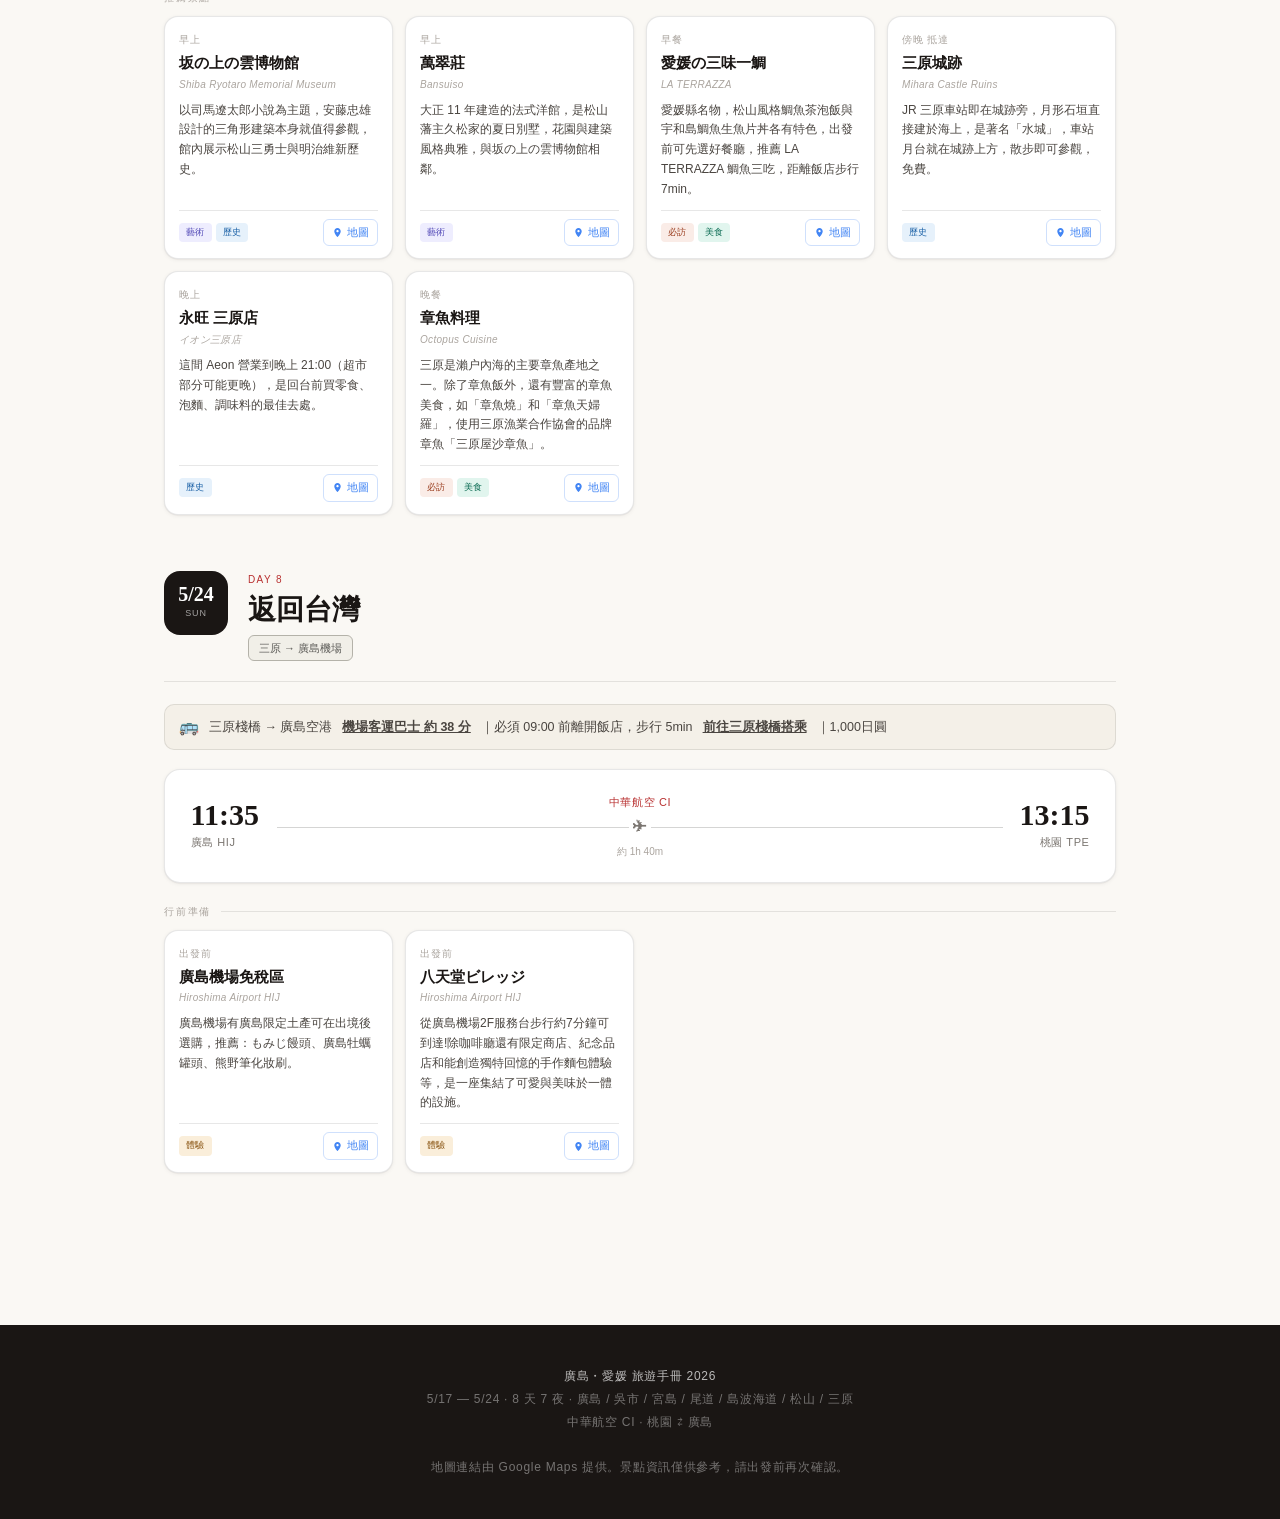
==== commit 84611762: "往機場圖示" ====
--- a/hiroshima-travel-guide.html
+++ b/hiroshima-travel-guide.html
@@ -2045,7 +2045,9 @@
 		<a href="https://www.hij.airport.jp/tw/access/timetable/4.html" style="color:inherit;">
     <strong>機場客運巴士 約 38 分</strong>
     </a>
-       ｜必須 09:00 前離開飯店，步行 5min 前往三原棧橋搭乘｜1,000日圓
+       ｜必須 09:00 前離開飯店，步行 5min 
+		<a href="https://raw.githubusercontent.com/glenn543/2026-/refs/heads/main/images/%E5%BE%80%E5%BB%A3%E5%B3%B6%E6%A9%9F%E5%A0%B4.png" style="color:inherit;">
+    <strong>前往三原棧橋搭乘</strong></a>｜1,000日圓
     </div>
 
     <div class="flight-card">
